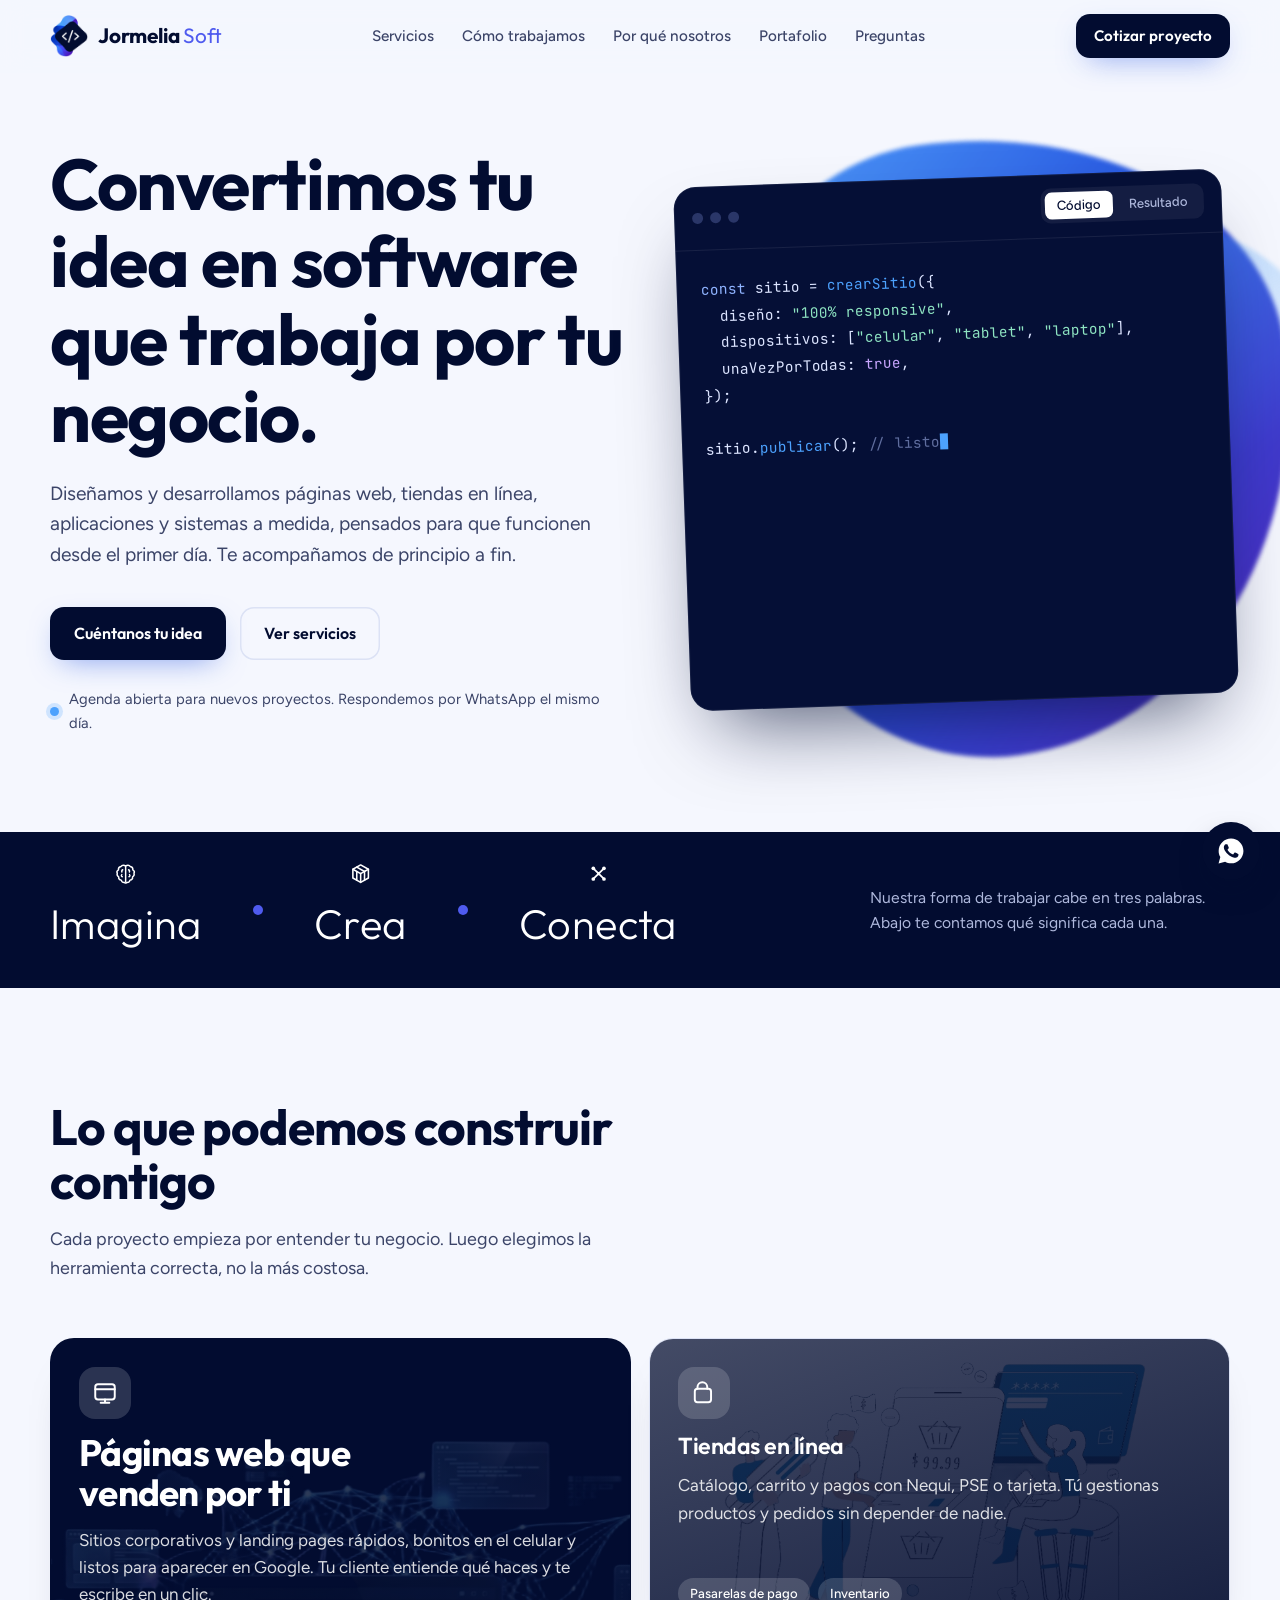
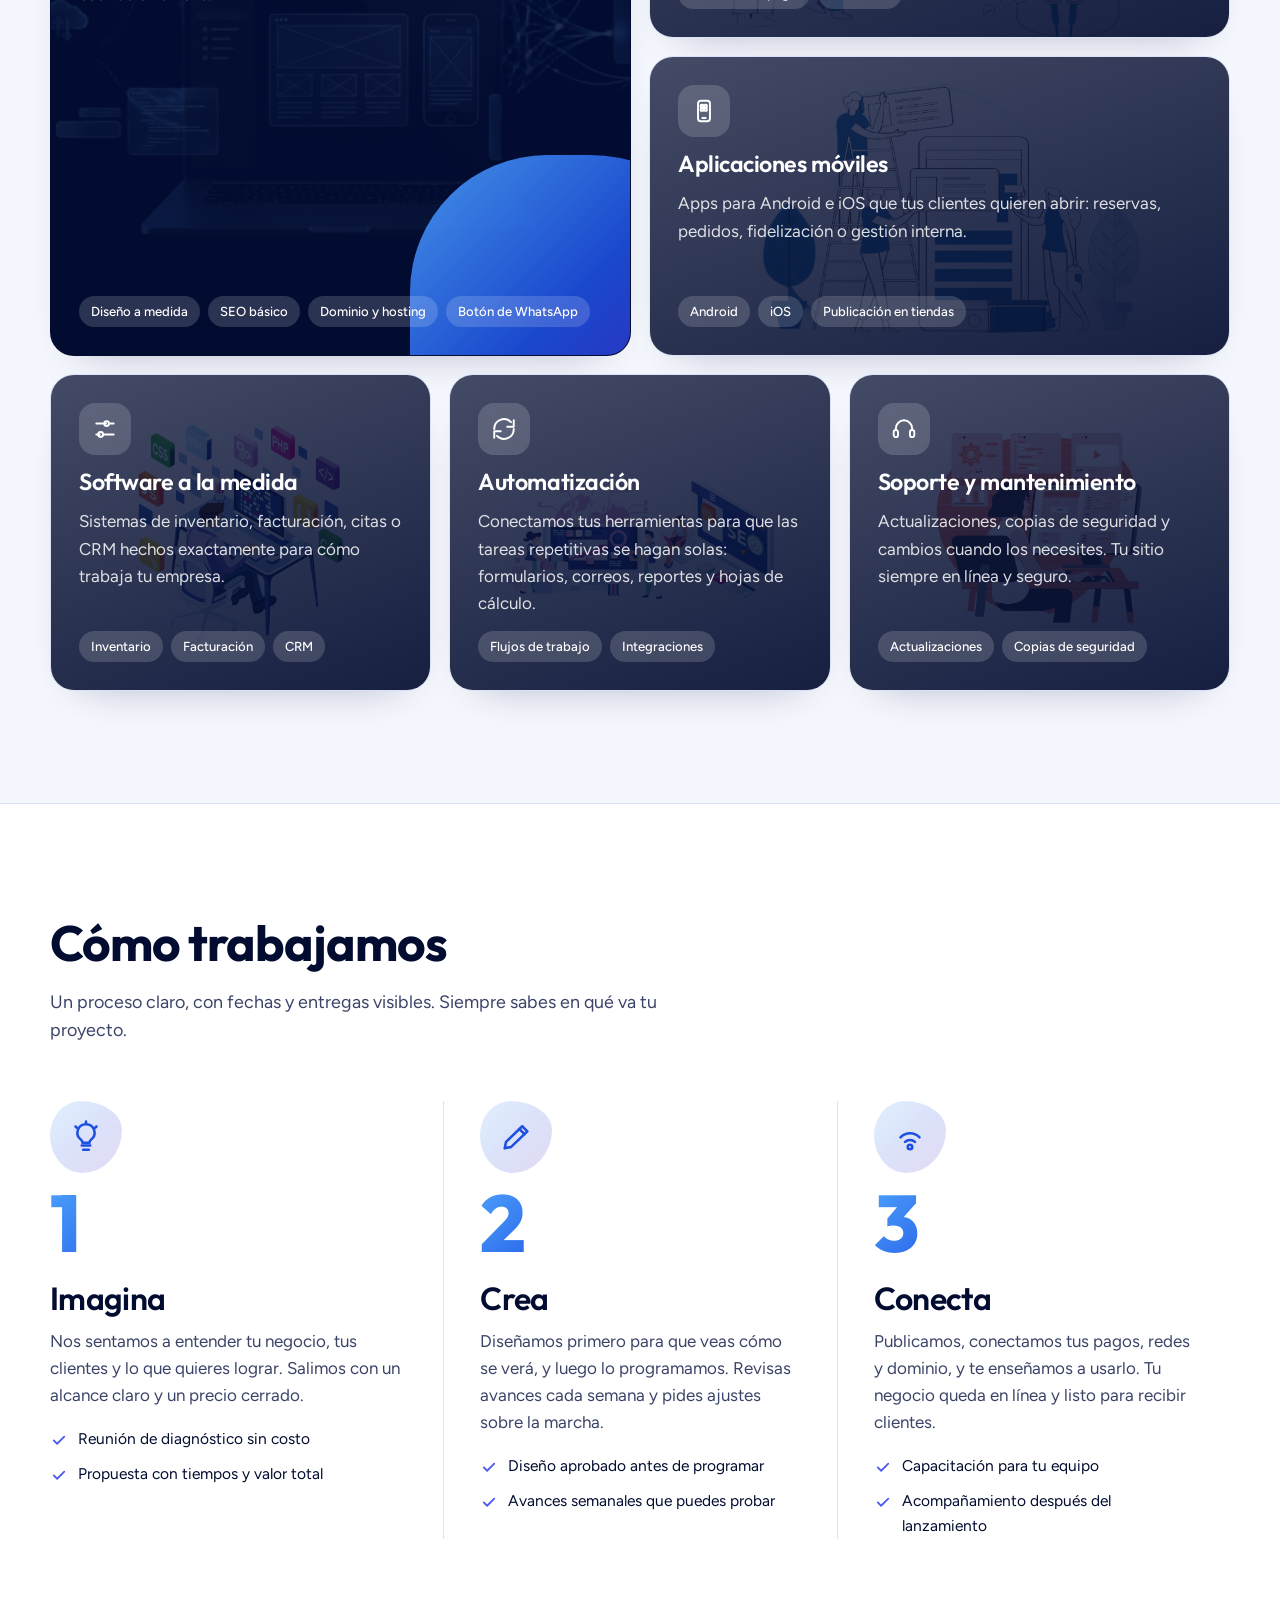
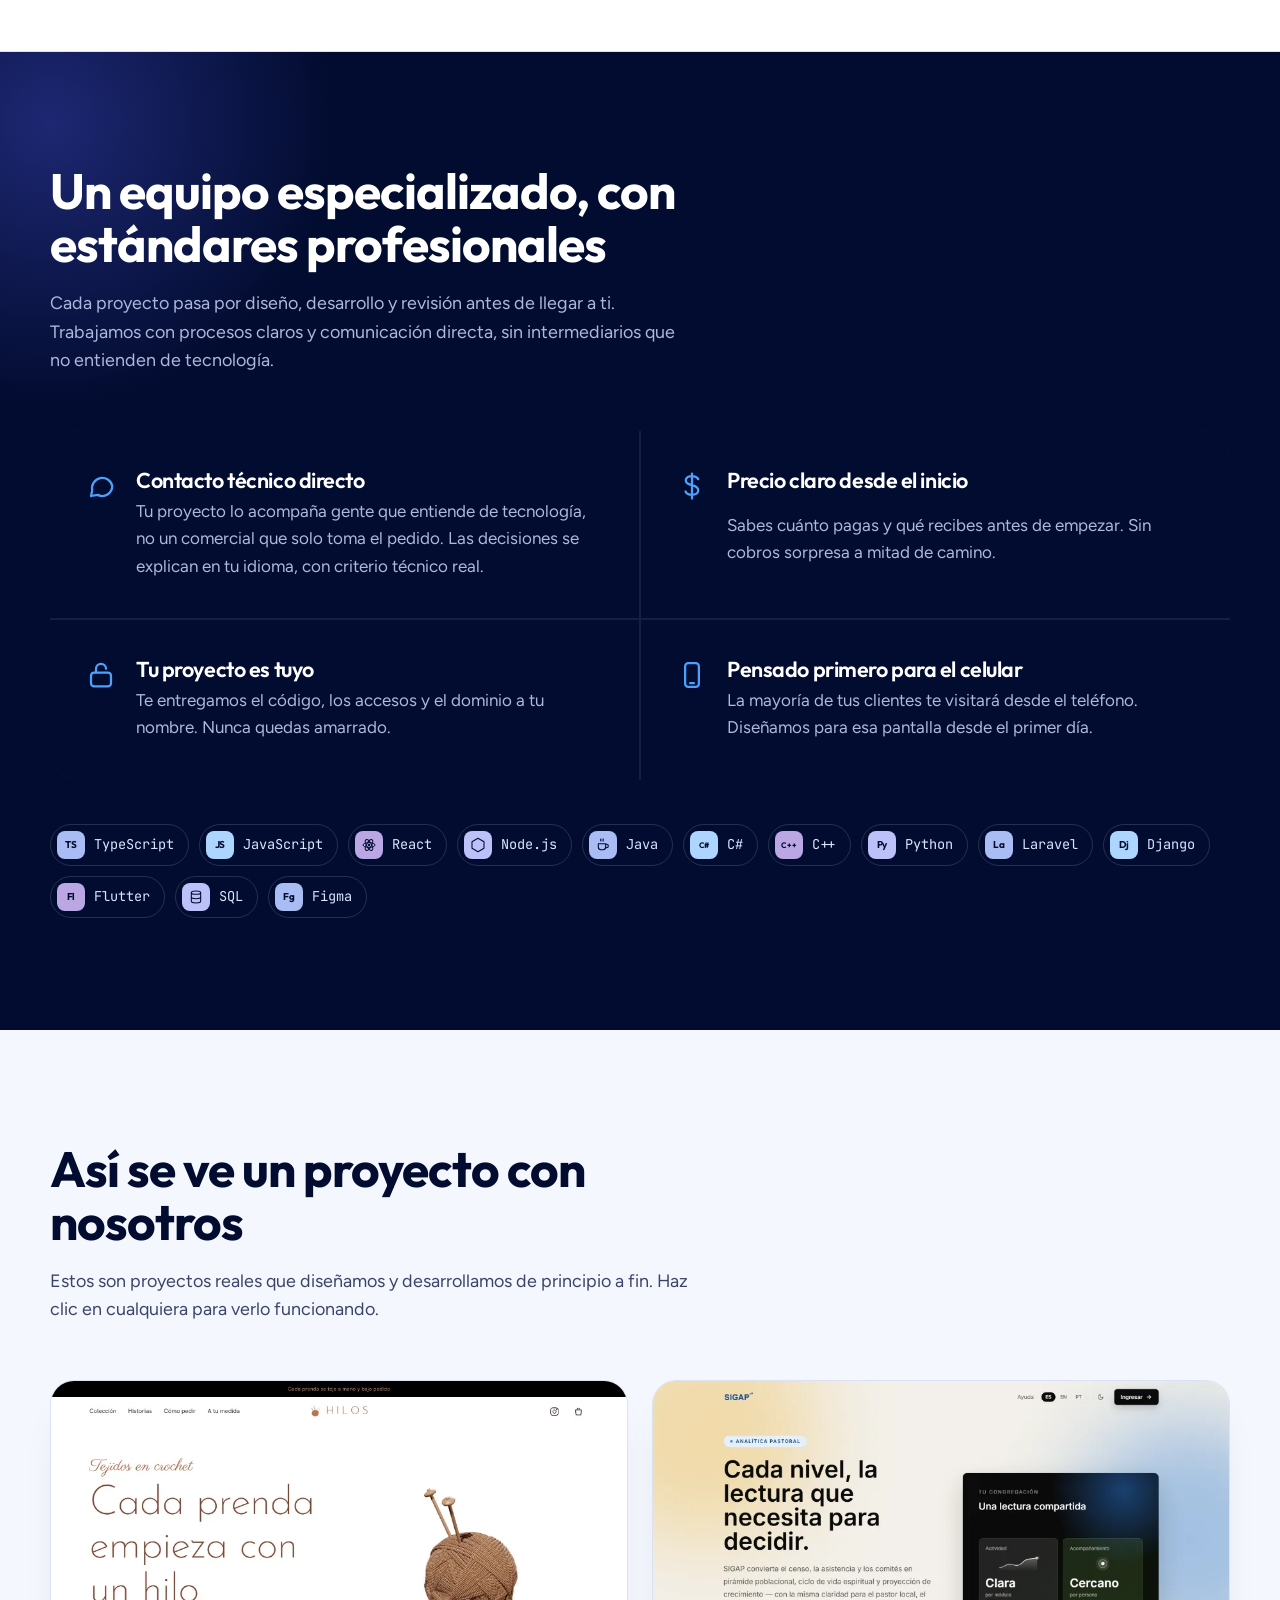
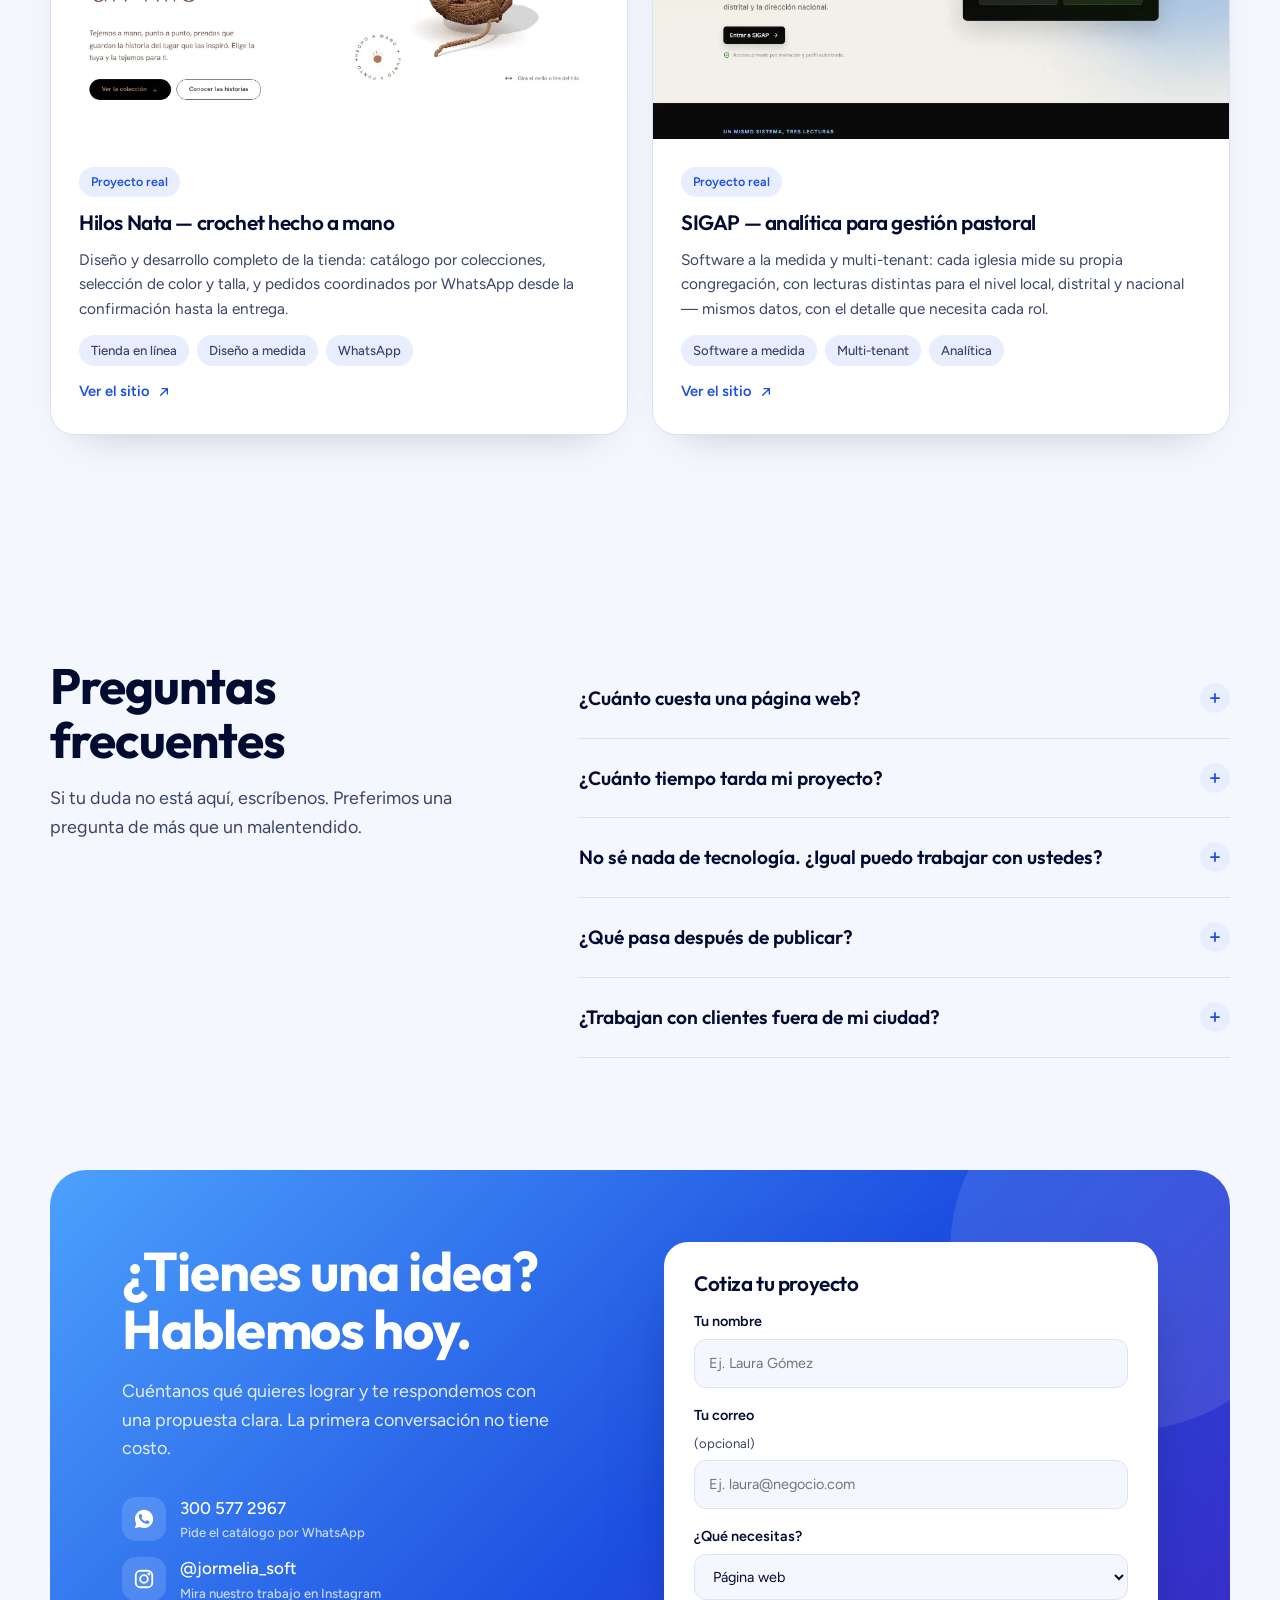
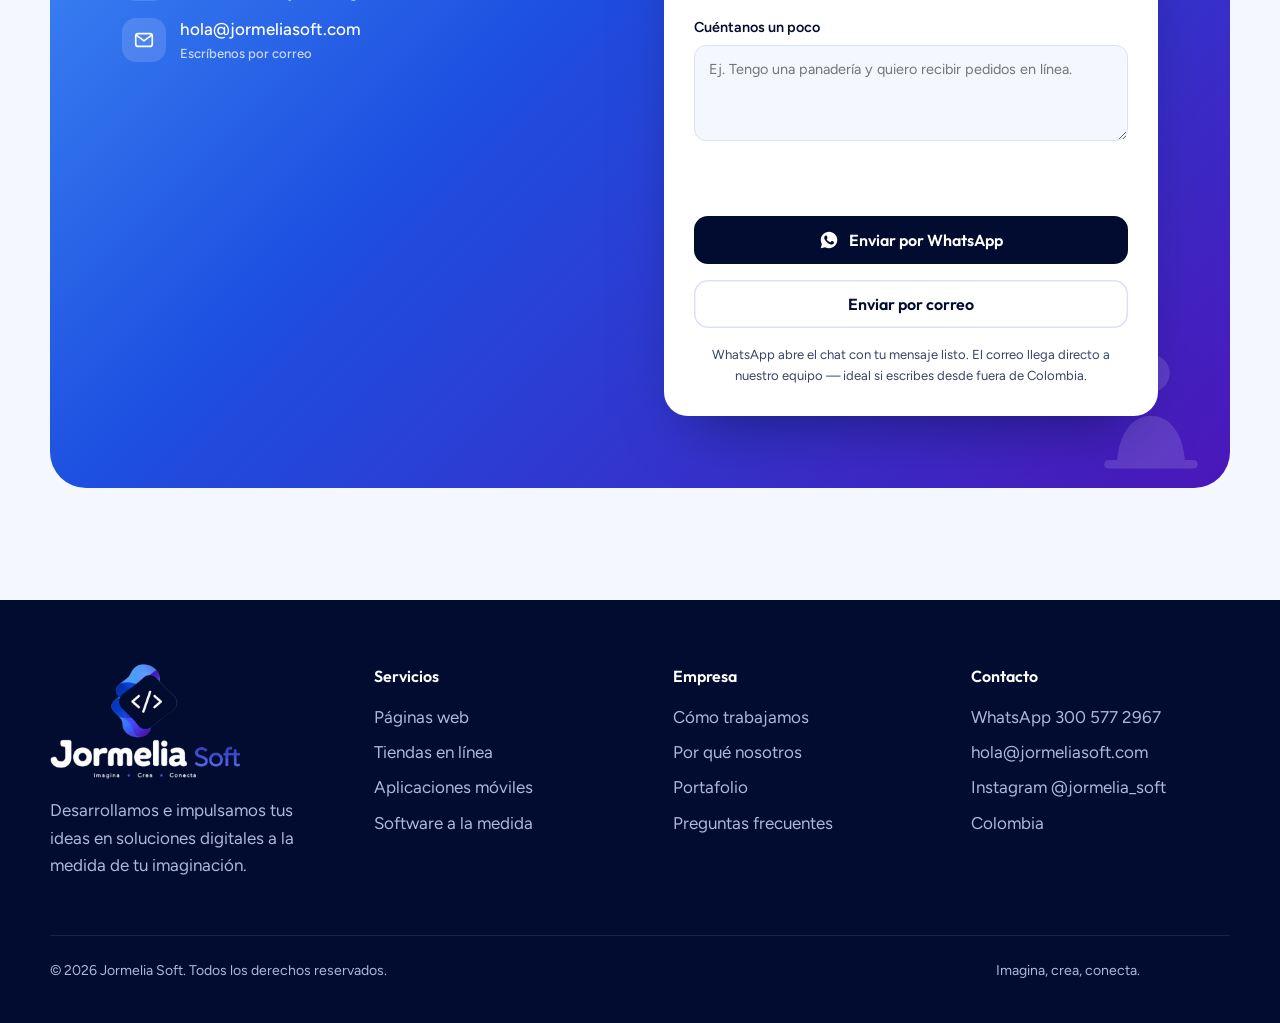
==== index.html @ 05e85b09 "Reemplazar iconos genericos de la franja por versiones mas trabajadas Cerebro mas detallado y simetr" ====
<!DOCTYPE html>
<html lang="es">
<head>
<meta charset="utf-8">
<meta name="viewport" content="width=device-width, initial-scale=1, viewport-fit=cover">
<title>Jormelia Soft · Desarrollo de software, páginas web y apps</title>
<meta name="description" content="Jormelia Soft diseña y desarrolla páginas web, tiendas en línea, aplicaciones y software a medida con estándares profesionales, para negocios en Colombia y el resto de Latinoamérica.">
<link rel="canonical" href="https://jormeliasoft.com/">
<meta name="theme-color" content="#020C30">

<meta property="og:type" content="website">
<meta property="og:site_name" content="Jormelia Soft">
<meta property="og:locale" content="es_CO">
<meta property="og:url" content="https://jormeliasoft.com/">
<meta property="og:title" content="Jormelia Soft · Desarrollo de software, páginas web y apps">
<meta property="og:description" content="Diseñamos y desarrollamos páginas web, tiendas en línea, aplicaciones y software a medida con estándares profesionales, para negocios en Colombia y Latinoamérica.">
<meta property="og:image" content="https://jormeliasoft.com/assets/img/og-image.png">
<meta property="og:image:width" content="1200">
<meta property="og:image:height" content="630">
<meta name="twitter:card" content="summary_large_image">
<meta name="twitter:title" content="Jormelia Soft · Desarrollo de software, páginas web y apps">
<meta name="twitter:description" content="Diseñamos y desarrollamos páginas web, tiendas en línea, aplicaciones y software a medida con estándares profesionales, para negocios en Colombia y Latinoamérica.">
<meta name="twitter:image" content="https://jormeliasoft.com/assets/img/og-image.png">

<link rel="preload" href="assets/fonts/outfit-variable.woff2" as="font" type="font/woff2" crossorigin>
<link rel="preload" href="assets/fonts/figtree-variable.woff2" as="font" type="font/woff2" crossorigin>
<link rel="stylesheet" href="css/styles.css?v=13">
<link rel="icon" href="assets/img/logo-simbolo.webp">
<link rel="icon" type="image/png" sizes="16x16" href="assets/img/icons/favicon-16x16.png">
<link rel="icon" type="image/png" sizes="32x32" href="assets/img/icons/favicon-32x32.png">
<link rel="icon" type="image/png" sizes="192x192" href="assets/img/icons/icon-192.png">
<link rel="apple-touch-icon" sizes="180x180" href="assets/img/icons/apple-touch-icon.png">
<link rel="manifest" href="site.webmanifest">

<script type="application/ld+json">
{
  "@context": "https://schema.org",
  "@type": "ProfessionalService",
  "name": "Jormelia Soft",
  "url": "https://jormeliasoft.com/",
  "logo": "https://jormeliasoft.com/assets/img/logo-original-fondo-blanco.png",
  "image": "https://jormeliasoft.com/assets/img/logo-original-fondo-blanco.png",
  "description": "Desarrollo de software, páginas web, tiendas en línea y aplicaciones a medida para emprendedores y empresas.",
  "areaServed": "CO",
  "address": {"@type": "PostalAddress", "addressCountry": "CO"},
  "sameAs": ["https://www.instagram.com/jormelia_soft"],
  "contactPoint": {
    "@type": "ContactPoint",
    "contactType": "customer service",
    "telephone": "+57-300-577-2967",
    "email": "hola@jormeliasoft.com",
    "areaServed": ["CO"],
    "availableLanguage": ["Spanish"]
  }
}
</script>

<!-- Analítica: Cloudflare Web Analytics se activa sin tocar código, desde el panel de Cloudflare Pages
     (Analytics > Web Analytics > Add site) una vez desplegado el sitio.
     Si además quieres eventos personalizados (por ejemplo, clics en WhatsApp), crea una propiedad en
     Google Analytics 4, descomenta este bloque y reemplaza G-XXXXXXXXXX por tu ID de medición real.
<script async src="https://www.googletagmanager.com/gtag/js?id=G-XXXXXXXXXX"></script>
<script>
  window.dataLayer = window.dataLayer || [];
  function gtag(){dataLayer.push(arguments);}
  gtag('js', new Date());
  gtag('config', 'G-XXXXXXXXXX');
</script>
-->
</head>
<body>

<svg width="0" height="0" style="position:absolute" aria-hidden="true">
  <symbol id="i-wa" viewBox="0 0 24 24"><path fill="currentColor" d="M12.04 2C6.58 2 2.13 6.45 2.13 11.91c0 1.75.46 3.45 1.32 4.95L2.05 22l5.25-1.38c1.45.79 3.08 1.21 4.74 1.21 5.46 0 9.91-4.45 9.91-9.91C21.95 6.45 17.5 2 12.04 2Zm5.8 14.03c-.24.68-1.42 1.3-1.95 1.35-.5.05-1.13.07-1.83-.11-.42-.13-.96-.31-1.65-.61-2.9-1.25-4.8-4.17-4.94-4.36-.14-.2-1.18-1.57-1.18-3s.75-2.13 1.02-2.42c.26-.29.57-.36.77-.36h.55c.18 0 .42-.07.65.5.24.58.82 2 .89 2.15.07.14.12.31.02.5-.1.2-.14.31-.29.48-.14.17-.3.38-.43.51-.14.14-.29.3-.13.59.17.29.74 1.22 1.58 1.97 1.09.97 2 1.27 2.29 1.41.29.14.46.12.63-.07.17-.2.72-.84.92-1.13.19-.29.38-.24.65-.14.26.1 1.68.79 1.97.94.29.14.48.21.55.33.07.13.07.71-.17 1.39Z"/></symbol>
  <symbol id="i-check" viewBox="0 0 24 24"><path fill="none" stroke="currentColor" stroke-width="2.4" stroke-linecap="round" stroke-linejoin="round" d="m5 12.5 4.5 4.5L19 7.5"/></symbol>
  <symbol id="i-ig" viewBox="0 0 24 24"><g fill="none" stroke="currentColor" stroke-width="2"><rect x="3" y="3" width="18" height="18" rx="5"/><circle cx="12" cy="12" r="4.2"/><circle cx="17.4" cy="6.6" r=".6" fill="currentColor"/></g></symbol>
</svg>

<header class="nav" id="nav">
  <div class="wrap">
    <a class="brand" href="#inicio" aria-label="Jormelia Soft, inicio">
      <img src="assets/img/logo-simbolo.webp" alt="" width="38" height="42">
      <span>Jormelia<b>Soft</b></span>
    </a>
    <nav aria-label="Principal">
      <ul id="menu">
        <li><a href="#servicios">Servicios</a></li>
        <li><a href="#proceso">Cómo trabajamos</a></li>
        <li><a href="#por-que">Por qué nosotros</a></li>
        <li><a href="#portafolio">Portafolio</a></li>
        <li><a href="#preguntas">Preguntas</a></li>
        <li class="menu-cta-item"><a href="#cotizador" class="menu-cta">Cotizar proyecto</a></li>
      </ul>
    </nav>
    <a class="btn btn-primary" href="#cotizador">Cotizar proyecto</a>
    <button class="menu-btn" id="menuBtn" aria-label="Abrir menú" aria-expanded="false" aria-controls="menu">
      <svg viewBox="0 0 24 24" fill="none" stroke="currentColor" stroke-width="2" stroke-linecap="round"><path d="M4 7h16M4 12h16M4 17h10"/></svg>
    </button>
  </div>
</header>

<main id="inicio">
  <section class="hero">
    <div class="wrap">
      <div>
        <h1>Convertimos tu idea en software que trabaja por tu negocio.</h1>
        <p class="lead">Diseñamos y desarrollamos páginas web, tiendas en línea, aplicaciones y sistemas a medida, pensados para que funcionen desde el primer día. Te acompañamos de principio a fin.</p>
        <div class="actions">
          <a class="btn btn-primary" href="#contacto">Cuéntanos tu idea</a>
          <a class="btn btn-ghost" href="#servicios">Ver servicios</a>
        </div>
        <p class="note"><span class="dot-live"></span>Agenda abierta para nuevos proyectos. Respondemos por WhatsApp el mismo día.</p>
      </div>

      <div class="stage" aria-label="Ejemplo: de código a producto">
        <div class="blob" aria-hidden="true"></div>
        <div class="editor" id="editor" data-view="code">
          <div class="editor-bar">
            <div class="lights" aria-hidden="true"><i></i><i></i><i></i></div>
            <div class="tabs" role="tablist" aria-label="Vista del ejemplo">
              <button role="tab" id="tabCode" aria-selected="true">Código</button>
              <button role="tab" id="tabPrev" aria-selected="false">Resultado</button>
            </div>
          </div>
          <div class="pane source"><pre class="code" id="code" aria-label="Código de ejemplo"></pre></div>
          <div class="pane preview">
            <div class="scene-frame">
            <div class="scene" role="img" aria-label="El mismo sitio funcionando en tablet, laptop y celular">
              <div class="tablet" aria-hidden="true">
                <div class="tablet-body">
                  <div class="tablet-screen">
                    <div class="t-nav"><span class="t-logo"></span><span class="t-line" style="width:30px"></span></div>
                    <div class="t-hero">Convierte visitas en clientes.</div>
                    <div class="t-sub"></div>
                    <span class="t-btn"></span>
                  </div>
                </div>
              </div>

              <div class="laptop" aria-hidden="true">
                <div class="laptop-shell">
                  <div class="laptop-cam"></div>
                  <div class="browser">
                    <div class="browser-bar">
                      <span class="b-dot"></span><span class="b-dot"></span><span class="b-dot"></span>
                      <div class="b-url"><svg viewBox="0 0 24 24" fill="none" stroke="currentColor" stroke-width="2.5"><rect x="5" y="11" width="14" height="9" rx="2"/><path d="M8 11V8a4 4 0 0 1 8 0v3"/></svg>tunegocio.com</div>
                    </div>
                    <div class="l-screen">
                      <div class="l-nav">
                        <span class="l-logo"></span><span class="l-brand">TuNegocio</span>
                        <div class="l-links"><span></span><span></span><span></span></div>
                        <span class="l-cta">Cotizar</span>
                      </div>
                      <div class="l-hero">
                        <div class="l-hero-text">
                          <span class="l-eyebrow"><i></i>Disponible ahora</span>
                          <div class="l-h1">Convierte visitas<br>en clientes.</div>
                          <div class="l-sub w1"></div>
                          <div class="l-sub w2"></div>
                          <div class="l-btns"><span class="l-btn-a">Empezar</span><span class="l-btn-b">Ver más</span></div>
                        </div>
                        <div class="l-visual">
                          <div class="l-card c1"><div class="stat">+40%</div><div class="lab">Conversión</div></div>
                          <div class="l-card c2"><div class="dot"></div></div>
                        </div>
                      </div>
                      <div class="l-peek"><div class="card"></div><div class="card"></div><div class="card"></div></div>
                    </div>
                  </div>
                  <div class="laptop-base"></div>
                </div>
              </div>

              <div class="m-phone" aria-hidden="true">
                <div class="phone-shell">
                  <div class="phone-notch"></div>
                  <div class="p-screen">
                    <div class="p-status"><span>9:41</span><span>100%</span></div>
                    <div class="p-nav">
                      <span class="p-logo"></span>
                      <div class="p-burger"><i></i><i></i><i></i></div>
                    </div>
                    <div class="p-body">
                      <span class="p-eyebrow">Disponible ahora</span>
                      <div class="p-h1">Convierte visitas en clientes.</div>
                      <div class="p-sub w1"></div>
                      <div class="p-sub w2"></div>
                      <div class="p-btn">Empezar</div>
                      <div class="p-cardrow"><div class="p-mini"></div><div class="p-mini"></div></div>
                    </div>
                    <div class="home-ind"></div>
                  </div>
                </div>
              </div>
            </div>
            </div>
          </div>
          <div class="ok"><svg width="14" height="14"><use href="#i-check"/></svg>Publicado</div>
        </div>
      </div>
    </div>
  </section>

  <div class="band">
    <div class="wrap">
      <div class="band-words" id="bandWords">
        <span class="bw-item">
          <span class="bw-stack">
            <span class="bw-icon" aria-hidden="true"><svg viewBox="0 0 24 24" fill="none" stroke="currentColor" stroke-width="1.5" stroke-linecap="round" stroke-linejoin="round"><path d="M12 4.3C10.6 2.9 8.3 3 7.3 4.6 5.6 4.9 4.4 6.4 4.6 8.1 3.3 8.8 2.7 10.4 3.4 11.7 2.9 13.1 3.5 14.6 4.8 15.3 4.6 17 5.8 18.5 7.5 18.7 7.9 20.3 9.3 21.4 11 21.2 11.4 21.5 12.6 21.5 13 21.2 14.7 21.4 16.1 20.3 16.5 18.7 18.2 18.5 19.4 17 19.2 15.3 20.5 14.6 21.1 13.1 20.6 11.7 21.3 10.4 20.7 8.8 19.4 8.1 19.6 6.4 18.4 4.9 16.7 4.6 15.7 3 13.4 2.9 12 4.3Z"/><path d="M12 5v15.5"/><path d="M9 8c-1 .5-1.3 1.5-.8 2.3M15 8c1 .5 1.3 1.5.8 2.3"/><path d="M8 13c-.7.8-.5 1.8.5 2.2M16 13c.7.8.5 1.8-.5 2.2"/></svg></span>
            <span class="bw-text">Imagina</span>
          </span>
        </span>
        <span class="bw-item">
          <span class="bw-stack">
            <span class="bw-icon" aria-hidden="true"><svg viewBox="0 0 24 24" fill="none" stroke="currentColor" stroke-width="1.6" stroke-linecap="round" stroke-linejoin="round"><path d="M12 3 20 7.5 20 16.5 12 21 4 16.5 4 7.5Z"/><path d="M4 7.5 12 12 20 7.5"/><path d="M12 12 12 21"/><path d="M8 5.25 16 9.75"/><path d="M16 9.75 16 18.75"/><path d="M8 9.75 8 18.75"/></svg></span>
            <span class="bw-text">Crea</span>
          </span>
        </span>
        <span class="bw-item">
          <span class="bw-stack">
            <span class="bw-icon" aria-hidden="true"><svg viewBox="0 0 24 24" fill="none" stroke="currentColor" stroke-width="1.8" stroke-linecap="round" stroke-linejoin="round"><path d="M6.5 17.5 12 12M12 12 17.5 6.5M12 12 6.5 6.5M12 12 17.5 17.5"/><circle cx="6.5" cy="17.5" r="1.9" fill="currentColor" stroke="none"/><circle cx="6.5" cy="6.5" r="1.9" fill="currentColor" stroke="none"/><circle cx="17.5" cy="6.5" r="1.9" fill="currentColor" stroke="none"/><circle cx="17.5" cy="17.5" r="1.9" fill="currentColor" stroke="none"/><circle cx="12" cy="12" r="1.6" fill="currentColor" stroke="none"/></svg></span>
            <span class="bw-text">Conecta</span>
          </span>
        </span>
      </div>
      <p>Nuestra forma de trabajar cabe en tres palabras. Abajo te contamos qué significa cada una.</p>
    </div>
  </div>

  <section class="block" id="servicios">
    <div class="wrap">
      <div class="head">
        <h2>Lo que podemos construir contigo</h2>
        <p>Cada proyecto empieza por entender tu negocio. Luego elegimos la herramienta correcta, no la más costosa.</p>
      </div>
      <div class="services">
        <article class="svc feature photo">
          <div class="svc-illus" style="background-image:url('assets/img/illustrations/webdesign.webp')" aria-hidden="true"></div>
          <div class="svc-body">
            <div class="ico"><svg viewBox="0 0 24 24" fill="none" stroke="currentColor" stroke-width="1.8" stroke-linecap="round" stroke-linejoin="round"><rect x="3" y="4" width="18" height="14" rx="2.5"/><path d="M3 8.5h18M8 21h8M12 18v3"/></svg></div>
            <h3>Páginas web que venden por ti</h3>
            <p>Sitios corporativos y landing pages rápidos, bonitos en el celular y listos para aparecer en Google. Tu cliente entiende qué haces y te escribe en un clic.</p>
            <ul class="tags"><li>Diseño a medida</li><li>SEO básico</li><li>Dominio y hosting</li><li>Botón de WhatsApp</li></ul>
          </div>
        </article>
        <article class="svc wide photo">
          <div class="svc-body">
            <div class="ico ico-cobalt"><svg viewBox="0 0 24 24" fill="none" stroke="currentColor" stroke-width="1.8" stroke-linecap="round" stroke-linejoin="round"><path d="M6 8V6.5a4.5 4.5 0 0 1 9 0V8"/><rect x="3.5" y="8" width="15" height="12.5" rx="2.5"/></svg></div>
            <h3>Tiendas en línea</h3>
            <p>Catálogo, carrito y pagos con Nequi, PSE o tarjeta. Tú gestionas productos y pedidos sin depender de nadie.</p>
            <ul class="tags"><li>Pasarelas de pago</li><li>Inventario</li></ul>
          </div>
          <div class="svc-illus" style="background-image:url('assets/img/illustrations/tienda.webp')" aria-hidden="true"></div>
        </article>
        <article class="svc wide photo">
          <div class="svc-body">
            <div class="ico ico-violet"><svg viewBox="0 0 24 24" fill="none" stroke="currentColor" stroke-width="1.8" stroke-linecap="round" stroke-linejoin="round"><rect x="6.5" y="2.5" width="11" height="19" rx="2.5"/><rect x="8.9" y="6.2" width="2.4" height="2.4" rx=".6"/><rect x="12.2" y="6.2" width="2.4" height="2.4" rx=".6"/><rect x="8.9" y="9.5" width="2.4" height="2.4" rx=".6"/><rect x="12.2" y="9.5" width="2.4" height="2.4" rx=".6"/><path d="M10.5 18.5h3"/></svg></div>
            <h3>Aplicaciones móviles</h3>
            <p>Apps para Android e iOS que tus clientes quieren abrir: reservas, pedidos, fidelización o gestión interna.</p>
            <ul class="tags"><li>Android</li><li>iOS</li><li>Publicación en tiendas</li></ul>
          </div>
          <div class="svc-illus" style="background-image:url('assets/img/illustrations/apps.webp')" aria-hidden="true"></div>
        </article>
        <article class="svc third photo">
          <div class="svc-illus" style="background-image:url('assets/img/illustrations/software.webp')" aria-hidden="true"></div>
          <div class="svc-body">
            <div class="ico ico-soft"><svg viewBox="0 0 24 24" fill="none" stroke="currentColor" stroke-width="1.8" stroke-linecap="round" stroke-linejoin="round"><path d="M4 7h9M17 7h3M4 17h3M11 17h9"/><circle cx="13.5" cy="7" r="2.2"/><circle cx="8" cy="17" r="2.2"/></svg></div>
            <h3>Software a la medida</h3>
            <p>Sistemas de inventario, facturación, citas o CRM hechos exactamente para cómo trabaja tu empresa.</p>
            <ul class="tags"><li>Inventario</li><li>Facturación</li><li>CRM</li></ul>
          </div>
        </article>
        <article class="svc third photo">
          <div class="svc-illus" style="background-image:url('assets/img/illustrations/automatizacion.webp')" aria-hidden="true"></div>
          <div class="svc-body">
            <div class="ico ico-azure"><svg viewBox="0 0 24 24" fill="none" stroke="currentColor" stroke-width="1.8" stroke-linecap="round" stroke-linejoin="round"><path d="M21 12a9 9 0 0 1-15.5 6.36"/><path d="M3 12a9 9 0 0 1 15.5-6.36"/><path d="M21 4v6h-6"/><path d="M3 20v-6h6"/></svg></div>
            <h3>Automatización</h3>
            <p>Conectamos tus herramientas para que las tareas repetitivas se hagan solas: formularios, correos, reportes y hojas de cálculo.</p>
            <ul class="tags"><li>Flujos de trabajo</li><li>Integraciones</li></ul>
          </div>
        </article>
        <article class="svc third photo">
          <div class="svc-illus" style="background-image:url('assets/img/illustrations/soporte.webp')" aria-hidden="true"></div>
          <div class="svc-body">
          <div class="ico ico-cobalt"><svg viewBox="0 0 24 24" fill="none" stroke="currentColor" stroke-width="1.8" stroke-linecap="round" stroke-linejoin="round"><path d="M4.5 13v-1.5a7.5 7.5 0 0 1 15 0V13"/><rect x="2.5" y="13" width="4" height="6.5" rx="2"/><rect x="17.5" y="13" width="4" height="6.5" rx="2"/></svg></div>
          <h3>Soporte y mantenimiento</h3>
          <p>Actualizaciones, copias de seguridad y cambios cuando los necesites. Tu sitio siempre en línea y seguro.</p>
          <ul class="tags"><li>Actualizaciones</li><li>Copias de seguridad</li></ul>
          </div>
        </article>
      </div>
    </div>
  </section>

  <section class="block process" id="proceso">
    <div class="wrap">
      <div class="head">
        <h2>Cómo trabajamos</h2>
        <p>Un proceso claro, con fechas y entregas visibles. Siempre sabes en qué va tu proyecto.</p>
      </div>
      <div class="steps">
        <div class="step">
          <div class="blob-badge" aria-hidden="true"><svg viewBox="0 0 24 24" fill="none" stroke="currentColor" stroke-width="1.8" stroke-linecap="round" stroke-linejoin="round"><path d="M9 18h6M10 21h4"/><path d="M12 3a6 6 0 0 0-3.5 10.9c.6.45 1 1.15 1 1.9V16h5v-.2c0-.75.4-1.45 1-1.9A6 6 0 0 0 12 3Z"/><path d="M12 1v1.4M4.6 4.6l1 1M19.4 4.6l-1 1"/></svg></div>
          <div class="n" aria-hidden="true">1</div>
          <h3>Imagina</h3>
          <p>Nos sentamos a entender tu negocio, tus clientes y lo que quieres lograr. Salimos con un alcance claro y un precio cerrado.</p>
          <ul>
            <li><svg><use href="#i-check"/></svg>Reunión de diagnóstico sin costo</li>
            <li><svg><use href="#i-check"/></svg>Propuesta con tiempos y valor total</li>
          </ul>
        </div>
        <div class="step">
          <div class="blob-badge" aria-hidden="true"><svg viewBox="0 0 24 24" fill="none" stroke="currentColor" stroke-width="1.8" stroke-linecap="round" stroke-linejoin="round"><path d="M4 20l1-4.6L16.4 4.4l3.6 3.6L8.6 19 4 20Z"/><path d="M14.4 6.4 18 10"/></svg></div>
          <div class="n" aria-hidden="true">2</div>
          <h3>Crea</h3>
          <p>Diseñamos primero para que veas cómo se verá, y luego lo programamos. Revisas avances cada semana y pides ajustes sobre la marcha.</p>
          <ul>
            <li><svg><use href="#i-check"/></svg>Diseño aprobado antes de programar</li>
            <li><svg><use href="#i-check"/></svg>Avances semanales que puedes probar</li>
          </ul>
        </div>
        <div class="step">
          <div class="blob-badge" aria-hidden="true"><svg viewBox="0 0 24 24" fill="none" stroke="currentColor" stroke-width="1.8" stroke-linecap="round" stroke-linejoin="round"><circle cx="12" cy="19" r="1.6"/><path d="M8.5 15.5a5 5 0 0 1 7 0"/><path d="M5.3 12.3a9.2 9.2 0 0 1 13.4 0"/></svg></div>
          <div class="n" aria-hidden="true">3</div>
          <h3>Conecta</h3>
          <p>Publicamos, conectamos tus pagos, redes y dominio, y te enseñamos a usarlo. Tu negocio queda en línea y listo para recibir clientes.</p>
          <ul>
            <li><svg><use href="#i-check"/></svg>Capacitación para tu equipo</li>
            <li><svg><use href="#i-check"/></svg>Acompañamiento después del lanzamiento</li>
          </ul>
        </div>
      </div>
    </div>
  </section>

  <section class="block why" id="por-que">
    <div class="wrap">
      <div class="head">
        <h2>Un equipo especializado, con estándares profesionales</h2>
        <p>Cada proyecto pasa por diseño, desarrollo y revisión antes de llegar a ti. Trabajamos con procesos claros y comunicación directa, sin intermediarios que no entienden de tecnología.</p>
      </div>
      <div class="why-grid">
        <div class="why-item">
          <svg viewBox="0 0 24 24" fill="none" stroke="currentColor" stroke-width="1.8" stroke-linecap="round" stroke-linejoin="round"><path d="M21 12a8 8 0 0 1-11.6 7.1L4 20l1-4.6A8 8 0 1 1 21 12z"/></svg>
          <h3>Contacto técnico directo</h3>
          <p>Tu proyecto lo acompaña gente que entiende de tecnología, no un comercial que solo toma el pedido. Las decisiones se explican en tu idioma, con criterio técnico real.</p>
        </div>
        <div class="why-item">
          <svg viewBox="0 0 24 24" fill="none" stroke="currentColor" stroke-width="1.8" stroke-linecap="round" stroke-linejoin="round"><path d="M12 2v20M17 6.5c-.8-1.5-2.7-2.5-5-2.5-2.8 0-5 1.4-5 3.6 0 5 10 2.4 10 7.8 0 2.2-2.2 3.6-5 3.6-2.5 0-4.4-1-5.2-2.6"/></svg>
          <h3>Precio claro desde el inicio</h3>
          <p>Sabes cuánto pagas y qué recibes antes de empezar. Sin cobros sorpresa a mitad de camino.</p>
        </div>
        <div class="why-item">
          <svg viewBox="0 0 24 24" fill="none" stroke="currentColor" stroke-width="1.8" stroke-linecap="round" stroke-linejoin="round"><rect x="4" y="10" width="16" height="11" rx="2.5"/><path d="M8 10V7a4 4 0 0 1 8 0"/></svg>
          <h3>Tu proyecto es tuyo</h3>
          <p>Te entregamos el código, los accesos y el dominio a tu nombre. Nunca quedas amarrado.</p>
        </div>
        <div class="why-item">
          <svg viewBox="0 0 24 24" fill="none" stroke="currentColor" stroke-width="1.8" stroke-linecap="round" stroke-linejoin="round"><rect x="6.5" y="2.5" width="11" height="19" rx="2.5"/><path d="M10.5 18.5h3"/></svg>
          <h3>Pensado primero para el celular</h3>
          <p>La mayoría de tus clientes te visitará desde el teléfono. Diseñamos para esa pantalla desde el primer día.</p>
        </div>
      </div>
      <div class="stack" aria-label="Tecnologías que usamos">
        <span class="tech"><span class="tech-ico tech-cobalt">TS</span>TypeScript</span>
        <span class="tech"><span class="tech-ico tech-azure">JS</span>JavaScript</span>
        <span class="tech"><span class="tech-ico tech-violet"><svg viewBox="0 0 24 24" fill="none" stroke="currentColor" stroke-width="1.5"><circle cx="12" cy="12" r="1.8" fill="currentColor" stroke="none"/><ellipse cx="12" cy="12" rx="9" ry="3.6"/><ellipse cx="12" cy="12" rx="9" ry="3.6" transform="rotate(60 12 12)"/><ellipse cx="12" cy="12" rx="9" ry="3.6" transform="rotate(120 12 12)"/></svg></span>React</span>
        <span class="tech"><span class="tech-ico tech-soft"><svg viewBox="0 0 24 24" fill="none" stroke="currentColor" stroke-width="1.6" stroke-linejoin="round"><path d="M12 2 21 7v10l-9 5-9-5V7Z"/></svg></span>Node.js</span>
        <span class="tech"><span class="tech-ico tech-cobalt"><svg viewBox="0 0 24 24" fill="none" stroke="currentColor" stroke-width="1.6" stroke-linecap="round" stroke-linejoin="round"><path d="M5 10h11v5a4 4 0 0 1-4 4H9a4 4 0 0 1-4-4Z"/><path d="M16 11h1.5a2.5 2.5 0 0 1 0 5H16"/><path d="M9 3c-1 1-1 2 0 3M12.5 3c-1 1-1 2 0 3"/></svg></span>Java</span>
        <span class="tech"><span class="tech-ico tech-azure txt-sm">C#</span>C#</span>
        <span class="tech"><span class="tech-ico tech-violet txt-sm">C++</span>C++</span>
        <span class="tech"><span class="tech-ico tech-soft">Py</span>Python</span>
        <span class="tech"><span class="tech-ico tech-cobalt">La</span>Laravel</span>
        <span class="tech"><span class="tech-ico tech-azure">Dj</span>Django</span>
        <span class="tech"><span class="tech-ico tech-violet">Fl</span>Flutter</span>
        <span class="tech"><span class="tech-ico tech-soft"><svg viewBox="0 0 24 24" fill="none" stroke="currentColor" stroke-width="1.6"><ellipse cx="12" cy="5.5" rx="7" ry="2.5"/><path d="M5 5.5v13c0 1.4 3.1 2.5 7 2.5s7-1.1 7-2.5v-13"/><path d="M5 12c0 1.4 3.1 2.5 7 2.5s7-1.1 7-2.5"/></svg></span>SQL</span>
        <span class="tech"><span class="tech-ico tech-cobalt">Fg</span>Figma</span>
      </div>
    </div>
  </section>

  <section class="block portfolio" id="portafolio">
    <div class="wrap">
      <div class="head">
        <h2>Así se ve un proyecto con nosotros</h2>
        <p>Estos son proyectos reales que diseñamos y desarrollamos de principio a fin. Haz clic en cualquiera para verlo funcionando.</p>
      </div>
      <div class="cases">
        <article class="case">
          <a class="case-shot" href="https://hilosnata.com/" target="_blank" rel="noopener">
            <img src="assets/img/portfolio/hilos-nata.webp" alt="Sitio de Hilos Nata, tienda de crochet hecho a mano" width="900" height="560" loading="lazy" decoding="async">
          </a>
          <div class="case-body">
            <span class="case-tag">Proyecto real</span>
            <h3>Hilos Nata — crochet hecho a mano</h3>
            <p>Diseño y desarrollo completo de la tienda: catálogo por colecciones, selección de color y talla, y pedidos coordinados por WhatsApp desde la confirmación hasta la entrega.</p>
            <ul class="tags"><li>Tienda en línea</li><li>Diseño a medida</li><li>WhatsApp</li></ul>
            <a class="case-link" href="https://hilosnata.com/" target="_blank" rel="noopener">Ver el sitio <svg viewBox="0 0 24 24" fill="none" stroke="currentColor" stroke-width="2" stroke-linecap="round" stroke-linejoin="round"><path d="M7 17 17 7M9 7h8v8"/></svg></a>
          </div>
        </article>
        <article class="case">
          <a class="case-shot" href="https://sigap.com.co/" target="_blank" rel="noopener">
            <img src="assets/img/portfolio/sigap.webp" alt="Sitio de SIGAP, sistema de gestión y analítica pastoral" width="900" height="560" loading="lazy" decoding="async">
          </a>
          <div class="case-body">
            <span class="case-tag">Proyecto real</span>
            <h3>SIGAP — analítica para gestión pastoral</h3>
            <p>Software a la medida y multi-tenant: cada iglesia mide su propia congregación, con lecturas distintas para el nivel local, distrital y nacional — mismos datos, con el detalle que necesita cada rol.</p>
            <ul class="tags"><li>Software a medida</li><li>Multi-tenant</li><li>Analítica</li></ul>
            <a class="case-link" href="https://sigap.com.co/" target="_blank" rel="noopener">Ver el sitio <svg viewBox="0 0 24 24" fill="none" stroke="currentColor" stroke-width="2" stroke-linecap="round" stroke-linejoin="round"><path d="M7 17 17 7M9 7h8v8"/></svg></a>
          </div>
        </article>
      </div>
    </div>
  </section>

  <section class="block" id="preguntas">
    <div class="wrap faq-grid">
      <div class="head">
        <h2>Preguntas frecuentes</h2>
        <p>Si tu duda no está aquí, escríbenos. Preferimos una pregunta de más que un malentendido.</p>
      </div>
      <div>
        <details>
          <summary>¿Cuánto cuesta una página web?<span class="pm"><svg width="14" height="14" viewBox="0 0 24 24" fill="none" stroke="currentColor" stroke-width="3" stroke-linecap="round"><path d="M12 5v14M5 12h14"/></svg></span></summary>
          <p>Depende de lo que necesites: una landing page no cuesta lo mismo que una tienda con pagos. Después de una conversación corta te enviamos una propuesta con el valor total, sin letra pequeña. También puedes pedirnos el catálogo por WhatsApp.</p>
        </details>
        <details>
          <summary>¿Cuánto tiempo tarda mi proyecto?<span class="pm"><svg width="14" height="14" viewBox="0 0 24 24" fill="none" stroke="currentColor" stroke-width="3" stroke-linecap="round"><path d="M12 5v14M5 12h14"/></svg></span></summary>
          <p>Una página informativa suele estar lista en pocas semanas. Tiendas, apps y sistemas a medida toman más. En la propuesta verás un cronograma con fechas de entrega para cada etapa.</p>
        </details>
        <details>
          <summary>No sé nada de tecnología. ¿Igual puedo trabajar con ustedes?<span class="pm"><svg width="14" height="14" viewBox="0 0 24 24" fill="none" stroke="currentColor" stroke-width="3" stroke-linecap="round"><path d="M12 5v14M5 12h14"/></svg></span></summary>
          <p>Claro. Tú conoces tu negocio y nosotros la tecnología. Te explicamos todo en palabras sencillas y al final te enseñamos a manejar lo que construimos.</p>
        </details>
        <details>
          <summary>¿Qué pasa después de publicar?<span class="pm"><svg width="14" height="14" viewBox="0 0 24 24" fill="none" stroke="currentColor" stroke-width="3" stroke-linecap="round"><path d="M12 5v14M5 12h14"/></svg></span></summary>
          <p>Seguimos contigo. Incluimos un periodo de acompañamiento para resolver dudas y corregir detalles, y ofrecemos planes de mantenimiento si quieres que nos encarguemos de todo.</p>
        </details>
        <details>
          <summary>¿Trabajan con clientes fuera de mi ciudad?<span class="pm"><svg width="14" height="14" viewBox="0 0 24 24" fill="none" stroke="currentColor" stroke-width="3" stroke-linecap="round"><path d="M12 5v14M5 12h14"/></svg></span></summary>
          <p>Sí. Trabajamos de forma remota con clientes de todo el país y del exterior, con reuniones por videollamada y comunicación directa por WhatsApp.</p>
        </details>
      </div>
    </div>
  </section>

  <section class="contact" id="contacto">
    <div class="wrap">
      <div class="cta">
        <svg class="cta-illustration" viewBox="0 0 200 200" fill="currentColor" aria-hidden="true">
          <circle cx="100" cy="58" r="22"/>
          <path d="M60 168c0-38 18-60 40-60s40 22 40 60Z"/>
          <rect x="45" y="160" width="110" height="10" rx="5"/>
          <path d="M82 150h36l6 10H76Z"/>
          <rect x="84" y="122" width="32" height="30" rx="3" transform="rotate(-4 100 137)"/>
        </svg>
        <div>
          <h2>¿Tienes una idea? Hablemos hoy.</h2>
          <p class="sub">Cuéntanos qué quieres lograr y te respondemos con una propuesta clara. La primera conversación no tiene costo.</p>
          <div class="channels">
            <a href="https://wa.me/573005772967?text=Hola%20Jormelia%20Soft%2C%20quiero%20ver%20el%20cat%C3%A1logo%20de%20servicios" target="_blank" rel="noopener">
              <span class="i"><svg><use href="#i-wa"/></svg></span>
              <span>300 577 2967<small>Pide el catálogo por WhatsApp</small></span>
            </a>
            <a href="https://www.instagram.com/jormelia_soft" target="_blank" rel="noopener">
              <span class="i"><svg><use href="#i-ig"/></svg></span>
              <span>@jormelia_soft<small>Mira nuestro trabajo en Instagram</small></span>
            </a>
            <a href="mailto:hola@jormeliasoft.com">
              <span class="i"><svg viewBox="0 0 24 24" fill="none" stroke="currentColor" stroke-width="1.8" stroke-linecap="round" stroke-linejoin="round"><rect x="3" y="5" width="18" height="14" rx="2.5"/><path d="m4 7 8 6 8-6"/></svg></span>
              <span>hola@jormeliasoft.com<small>Escríbenos por correo</small></span>
            </a>
          </div>
        </div>
        <form id="form" novalidate>
          <h3>Cotiza tu proyecto</h3>
          <label>Tu nombre<input id="fNombre" autocomplete="name" placeholder="Ej. Laura Gómez"></label>
          <label>Tu correo <span class="opt">(opcional)</span><input id="fCorreo" type="email" autocomplete="email" placeholder="Ej. laura@negocio.com"></label>
          <label>¿Qué necesitas?
            <select id="fServicio">
              <option>Página web</option><option>Tienda en línea</option><option>Aplicación móvil</option>
              <option>Software a la medida</option><option>Automatización</option><option>Soporte y mantenimiento</option><option>Aún no lo sé</option>
            </select>
          </label>
          <label>Cuéntanos un poco<textarea id="fMsg" placeholder="Ej. Tengo una panadería y quiero recibir pedidos en línea."></textarea></label>
          <p class="err" id="fErr" role="alert"></p>
          <p class="ok-msg" id="fOk" role="status"></p>
          <button class="btn" type="submit" id="fSendWa"><svg><use href="#i-wa"/></svg>Enviar por WhatsApp</button>
          <button class="btn btn-secondary" type="button" id="fSendMail">Enviar por correo</button>
          <p class="fine">WhatsApp abre el chat con tu mensaje listo. El correo llega directo a nuestro equipo — ideal si escribes desde fuera de Colombia.</p>
        </form>
      </div>
    </div>
  </section>
</main>

<footer>
  <div class="wrap">
    <div>
      <img src="assets/img/logo-blanco.webp" alt="Jormelia Soft. Imagina, crea, conecta." width="190" height="115" loading="lazy" decoding="async">
      <p style="margin-top:18px; max-width:34ch">Desarrollamos e impulsamos tus ideas en soluciones digitales a la medida de tu imaginación.</p>
    </div>
    <div>
      <h4>Servicios</h4>
      <ul><li><a href="#servicios">Páginas web</a></li><li><a href="#servicios">Tiendas en línea</a></li><li><a href="#servicios">Aplicaciones móviles</a></li><li><a href="#servicios">Software a la medida</a></li></ul>
    </div>
    <div>
      <h4>Empresa</h4>
      <ul><li><a href="#proceso">Cómo trabajamos</a></li><li><a href="#por-que">Por qué nosotros</a></li><li><a href="#portafolio">Portafolio</a></li><li><a href="#preguntas">Preguntas frecuentes</a></li></ul>
    </div>
    <div>
      <h4>Contacto</h4>
      <ul>
        <li><a href="https://wa.me/573005772967" target="_blank" rel="noopener">WhatsApp 300 577 2967</a></li>
        <li><a href="mailto:hola@jormeliasoft.com">hola@jormeliasoft.com</a></li>
        <li><a href="https://www.instagram.com/jormelia_soft" target="_blank" rel="noopener">Instagram @jormelia_soft</a></li>
        <li>Colombia</li>
      </ul>
    </div>
    <div class="legal"><span>© <span id="yr">2026</span> Jormelia Soft. Todos los derechos reservados.</span><span>Imagina, crea, conecta.</span></div>
  </div>
</footer>

<a class="float-wa" href="https://wa.me/573005772967?text=Hola%20Jormelia%20Soft%2C%20quiero%20informaci%C3%B3n" target="_blank" rel="noopener" aria-label="Escríbenos por WhatsApp"><svg><use href="#i-wa"/></svg></a>

<div class="quote-modal" id="quoteModal" aria-hidden="true">
  <div class="quote-backdrop" id="quoteBackdrop"></div>
  <div class="quote-dialog" role="dialog" aria-modal="true" aria-labelledby="quoteTitle">
    <button class="quote-close" id="quoteClose" type="button" aria-label="Cerrar">
      <svg viewBox="0 0 24 24" fill="none" stroke="currentColor" stroke-width="2" stroke-linecap="round"><path d="M6 6l12 12M18 6 6 18"/></svg>
    </button>
    <div class="quote-blob" aria-hidden="true"></div>
    <div class="quote-blob-2" aria-hidden="true"></div>
    <div class="quote-dialog-scroll">
      <span class="eyebrow-dot"><span class="dot-live"></span>Cotizador en línea</span>
      <h2 id="quoteTitle">Cotiza tu proyecto en 30 segundos</h2>
      <p class="quote-sub">Elige lo que necesitas y mira un rango de precio real, alineado al mercado colombiano actual. Es un estimado inicial — el valor final se confirma después de conocer tu proyecto, sin costo ni compromiso.</p>
      <span class="step-label">Paso 1 · ¿Qué necesitas?</span>
      <div class="quote-svc-grid" id="qSvcGrid"></div>
      <div class="quote-questions" id="qQuestions"></div>
      <div id="qResult"></div>
    </div>
  </div>
</div>

<script src="js/main.js?v=5"></script>
</body>
</html>
---- css/styles.css ----
@font-face{font-family:'Outfit'; font-style:normal; font-weight:300 800; font-display:swap; src:url('../assets/fonts/outfit-variable.woff2') format('woff2')}
@font-face{font-family:'Figtree'; font-style:normal; font-weight:400 600; font-display:swap; src:url('../assets/fonts/figtree-variable.woff2') format('woff2')}
@font-face{font-family:'JetBrains Mono'; font-style:normal; font-weight:400 500; font-display:swap; src:url('../assets/fonts/jetbrains-mono-variable.woff2') format('woff2')}

:root{
  --navy:#020C30; --navy-2:#0A1847; --cobalt:#1D4FE0; --azure:#4CA1FD; --violet:#4B17B9; --soft:#4F5BEF;
  --paper:#F5F7FE; --surface:#FFFFFF; --ink:#020C30; --ink-2:#3B4468; --line:#DCE2F5; --tint:#E9EEFE;
  --display:"Outfit", "Segoe UI", system-ui, sans-serif;
  --body:"Figtree", "Segoe UI", system-ui, -apple-system, sans-serif;
  --mono:"JetBrains Mono", ui-monospace, Menlo, Consolas, monospace;
  --brand-grad:linear-gradient(135deg,var(--azure) 0%,var(--cobalt) 45%,var(--violet) 100%);
  box-sizing:border-box;
  padding-top:env(safe-area-inset-top,0px); padding-bottom:env(safe-area-inset-bottom,0px);
  color-scheme:light dark;
}
@media (prefers-color-scheme:dark){
  :root:not([data-theme="light"]){
    --paper:#030A26; --surface:#0A1540; --ink:#EEF2FF; --ink-2:#AEB8DC; --line:#1C2A60; --tint:#0E1B4E;
  }
}
:root[data-theme="dark"]{ --paper:#030A26; --surface:#0A1540; --ink:#EEF2FF; --ink-2:#AEB8DC; --line:#1C2A60; --tint:#0E1B4E; }
*,*::before,*::after{box-sizing:inherit}
html{scroll-behavior:smooth; scroll-padding-top:calc(80px + env(safe-area-inset-top,0px))}
body{margin:0; background:var(--paper); color:var(--ink); font-family:var(--body); font-size:17px; line-height:1.6; -webkit-font-smoothing:antialiased}
img{max-width:100%; display:block}
a{color:inherit}
:focus-visible{outline:3px solid var(--azure); outline-offset:3px; border-radius:6px}
.wrap{width:min(1180px, 100% - 40px); margin-inline:auto}
h1,h2,h3{font-family:var(--display); line-height:1.08; margin:0; letter-spacing:-.02em}
p{margin:0}

/* ---------- Nav ---------- */
.nav{position:sticky; top:0; z-index:50; padding-top:env(safe-area-inset-top,0px); margin-top:calc(-1 * env(safe-area-inset-top,0px));
  background:color-mix(in srgb, var(--paper) 82%, transparent); backdrop-filter:blur(14px); -webkit-backdrop-filter:blur(14px); border-bottom:1px solid transparent; transition:border-color .2s}
.nav.scrolled{border-bottom-color:var(--line)}
.nav .wrap{display:flex; align-items:center; justify-content:space-between; height:72px; gap:24px}
.brand{display:flex; align-items:center; gap:10px; text-decoration:none}
.brand img{width:38px; height:auto}
.brand span{font-family:var(--display); font-weight:700; font-size:1.3rem; letter-spacing:-.01em}
.brand b{font-weight:400; color:var(--soft); margin-left:4px}
.nav ul{display:flex; gap:28px; list-style:none; margin:0; padding:0}
.nav ul a{text-decoration:none; color:var(--ink-2); font-weight:500; font-size:.95rem}
.nav ul a:hover{color:var(--ink)}
.menu-cta-item{display:none}
.btn{display:inline-flex; align-items:center; justify-content:center; gap:10px; font-family:var(--display); font-weight:600; font-size:1rem; text-decoration:none; border:0; cursor:pointer;
  padding:14px 24px; border-radius:14px; transition:transform .15s, box-shadow .2s, background .2s}
.btn-primary{background:var(--navy); color:#fff; box-shadow:0 10px 30px -12px rgba(29,79,224,.6)}
:root[data-theme="dark"] .btn-primary{background:var(--cobalt)}
@media (prefers-color-scheme:dark){:root:not([data-theme="light"]) .btn-primary{background:var(--cobalt)}}
.btn-primary:hover{transform:translateY(-2px); box-shadow:0 16px 36px -12px rgba(29,79,224,.75)}
.btn-ghost{background:transparent; color:var(--ink); box-shadow:inset 0 0 0 1.5px var(--line)}
.btn-ghost:hover{box-shadow:inset 0 0 0 1.5px var(--soft)}
.btn svg{width:20px; height:20px; flex:none}
.nav .btn{padding:10px 18px; font-size:.95rem}
.menu-btn{display:none; background:none; border:0; color:var(--ink); padding:8px; cursor:pointer}
.menu-btn svg{width:26px; height:26px}

/* ---------- Hero ---------- */
.hero{position:relative; padding:72px 0 96px; overflow:hidden}
.hero .wrap{display:grid; grid-template-columns:1.05fr 1fr; gap:56px; align-items:center}
.hero h1{font-size:clamp(2.6rem, 5.6vw, 4.6rem); font-weight:700; max-width:13ch}
.hero .lead{font-size:1.2rem; color:var(--ink-2); margin-top:24px; max-width:48ch}
.hero .actions{display:flex; flex-wrap:wrap; gap:14px; margin-top:36px}
.hero .note{margin-top:28px; font-size:.92rem; color:var(--ink-2); display:flex; align-items:center; gap:10px}
.dot-live{width:9px; height:9px; border-radius:50%; background:var(--azure); box-shadow:0 0 0 4px color-mix(in srgb, var(--azure) 22%, transparent)}

.stage{position:relative; min-width:0}
.hero .wrap > *{min-width:0}
.blob{position:absolute; inset:-8% -12% -10% 6%; background:var(--brand-grad); border-radius:42% 58% 55% 45% / 48% 40% 60% 52%; filter:blur(2px); opacity:.95; transform:rotate(-8deg)}
.blob::after{content:""; position:absolute; inset:14% -6% 20% 30%; border-radius:inherit; background:linear-gradient(160deg,var(--azure),transparent 70%); opacity:.6}
.editor{position:relative; background:#050F36; color:#DCE4FF; border-radius:22px; box-shadow:0 40px 80px -30px rgba(2,12,48,.7), 0 0 0 1px rgba(255,255,255,.06) inset; overflow:hidden; transform:rotate(-2deg)}
.editor-bar{display:flex; align-items:center; gap:14px; padding:14px 18px; border-bottom:1px solid rgba(255,255,255,.08)}
.lights{display:flex; gap:7px}.lights i{width:11px; height:11px; border-radius:50%; background:#2A3668}
.tabs{display:flex; gap:4px; margin-left:auto; background:rgba(255,255,255,.06); padding:4px; border-radius:10px}
.tabs button{font:500 .82rem var(--body); color:#AEB8DC; background:none; border:0; padding:6px 12px; border-radius:7px; cursor:pointer}
.tabs button[aria-selected="true"]{background:#fff; color:var(--navy)}
.pane{min-height:460px; padding:26px 24px 28px}
.code{font-family:var(--mono); font-size:.9rem; line-height:1.85; white-space:pre; overflow-x:auto; margin:0}
.code .k{color:#8FB3FF}.code .s{color:#8EE4C2}.code .p{color:#C9A7FF}.code .c{color:#5F6D9E}.code .f{color:#4CA1FD}
.caret{display:inline-block; width:8px; height:1.1em; background:var(--azure); vertical-align:-3px; animation:blink 1s steps(1) infinite}
@keyframes blink{50%{opacity:0}}

.preview{display:none; background:radial-gradient(ellipse at 30% 0%, #10225E 0%, #050F36 60%); position:relative; overflow:hidden}
.pane.preview{padding:16px 6px 0}
.editor[data-view="preview"] .preview{display:flex; justify-content:center; align-items:flex-end}
.editor[data-view="preview"] .source{display:none}

/* ---- Escena multi-dispositivo (Resultado del hero) ---- */
.scene-frame{position:relative; width:560px; max-width:100%; margin:0 auto; overflow:hidden; height:400px}
.scene{position:absolute; left:50%; bottom:0; width:560px; height:400px; transform:translateX(-50%); transform-origin:bottom center}
@media (max-width:760px){ .scene-frame{height:368px} .scene{transform:translateX(-50%) scale(.92)} }
@media (max-width:520px){ .scene-frame{height:288px} .scene{transform:translateX(-50%) scale(.72)} }
@media (max-width:400px){ .scene-frame{height:224px} .scene{transform:translateX(-50%) scale(.56)} }

.tablet{position:absolute; left:10px; top:6px; width:160px; z-index:1; opacity:.001; transform:translateY(14px) scale(.94); transition:opacity .5s ease .05s, transform .5s cubic-bezier(.2,.8,.3,1.15) .05s}
.editor[data-view="preview"].pop .tablet{opacity:1; transform:translateY(0) scale(1)}
.tablet-body{background:#0B1440; border-radius:16px; padding:9px; box-shadow:0 30px 60px -24px rgba(0,0,0,.65)}
.tablet-screen{background:#fff; border-radius:9px; aspect-ratio:4/5.1; overflow:hidden; padding:12px 11px; position:relative}
.t-nav{display:flex; align-items:center; gap:6px; margin-bottom:10px}
.t-logo{width:12px; height:12px; border-radius:3px; background:var(--brand-grad); flex:none}
.t-line{height:4px; border-radius:2px; background:#E3E9F7}
.t-hero{font:700 .48rem var(--display); color:var(--navy); line-height:1.35; margin:9px 0 5px; max-width:80%}
.t-sub{height:4px; width:70%; border-radius:2px; background:#EEF1FB; margin-bottom:8px}
.t-btn{display:inline-block; background:var(--navy); border-radius:5px; height:12px; width:38px}

.laptop{position:absolute; left:72px; top:40px; z-index:2; width:432px; opacity:.001; transform:translateY(20px) scale(.96); transition:opacity .5s ease .15s, transform .5s cubic-bezier(.2,.8,.3,1.15) .15s}
.editor[data-view="preview"].pop .laptop{opacity:1; transform:translateY(0) scale(1)}
.laptop-shell{background:linear-gradient(180deg,#1B2456,#0B1440); border-radius:14px 14px 0 0; padding:10px 10px 0; box-shadow:0 40px 70px -20px rgba(0,0,0,.7); position:relative}
.laptop-cam{position:absolute; left:50%; top:16px; transform:translateX(-50%); width:5px; height:5px; border-radius:50%; background:#020617; box-shadow:0 0 0 2px rgba(255,255,255,.06)}
.browser{background:#fff; border-radius:8px 8px 0 0; overflow:hidden; position:relative}
.browser-bar{display:flex; align-items:center; gap:8px; padding:8px 10px; background:#F0F3FB; border-bottom:1px solid #E3E9F7}
.b-dot{width:6px; height:6px; border-radius:50%; background:#D3DAF0}
.b-url{flex:1; display:flex; align-items:center; gap:5px; background:#fff; border:1px solid #E3E9F7; border-radius:6px; padding:3px 8px; font:500 .5rem var(--body); color:#7A85AD}
.b-url svg{width:8px; height:8px; color:#9AA6CC; flex:none}
.l-screen{aspect-ratio:16/10.4; overflow:hidden; position:relative}
.l-nav{display:flex; align-items:center; gap:14px; padding:12px 18px; border-bottom:1px solid #EEF1FB}
.l-logo{width:18px; height:18px; border-radius:5px; background:var(--brand-grad); flex:none}
.l-brand{font:700 .68rem var(--display); color:var(--navy)}
.l-links{display:flex; gap:12px; margin-left:20px}
.l-links span{height:5px; width:34px; border-radius:3px; background:#E3E9F7}
.l-cta{margin-left:auto; background:var(--navy); color:#fff; font:600 .5rem var(--display); padding:5px 11px; border-radius:6px}
.l-hero{padding:20px 18px 0; display:flex; gap:16px; align-items:center}
.l-hero-text{flex:1}
.l-eyebrow{display:inline-flex; align-items:center; gap:5px; font:600 .46rem var(--display); color:var(--cobalt); background:var(--tint); padding:3px 8px; border-radius:99px; margin-bottom:8px}
.l-eyebrow i{width:5px; height:5px; border-radius:50%; background:#22C55E}
.l-h1{font:700 1.05rem var(--display); color:var(--navy); line-height:1.15; letter-spacing:-.01em}
.l-sub{height:5px; border-radius:3px; background:#EEF1FB; margin-top:10px}
.l-sub.w1{width:92%} .l-sub.w2{width:70%; margin-top:6px}
.l-btns{display:flex; gap:8px; margin-top:14px}
.l-btn-a{background:var(--navy); color:#fff; font:600 .5rem var(--display); padding:7px 14px; border-radius:7px}
.l-btn-b{color:var(--navy); font:600 .5rem var(--display); padding:7px 14px; border-radius:7px; box-shadow:inset 0 0 0 1.2px #DCE2F5}
.l-visual{width:110px; flex:none; position:relative; height:80px}
.l-card{position:absolute; background:#fff; border-radius:8px; box-shadow:0 10px 24px -10px rgba(2,12,48,.25); border:1px solid #EEF1FB; padding:8px}
.l-card.c1{right:0; top:0; width:88px}
.l-card .stat{font:700 .62rem var(--display); color:var(--cobalt)}
.l-card .lab{font-size:.36rem; color:#9AA6CC; margin-top:2px; font-weight:600; letter-spacing:.02em; text-transform:uppercase}
.l-card.c2{left:-6px; bottom:-14px; width:60px; background:var(--brand-grad); padding:7px}
.l-card.c2 .dot{width:16px; height:16px; border-radius:50%; background:rgba(255,255,255,.35)}
.l-peek{display:flex; gap:8px; padding:16px 18px 0; margin-top:8px}
.l-peek .card{flex:1; background:#F7F9FE; border:1px solid #EEF1FB; border-radius:6px 6px 0 0; height:22px}
.laptop-base{height:11px; background:linear-gradient(#2A3668,#141B45); border-radius:0 0 12px 12px; position:relative}
.laptop-base::after{content:"";position:absolute; left:50%; top:0; transform:translateX(-50%); width:54px; height:4px; background:#3A4680; border-radius:0 0 5px 5px}

.m-phone{position:absolute; right:6px; bottom:0; z-index:3; width:130px; opacity:.001; transform:translateY(18px) scale(.94); transition:opacity .5s ease .3s, transform .5s cubic-bezier(.2,.8,.3,1.2) .3s}
.editor[data-view="preview"].pop .m-phone{opacity:1; transform:translateY(0) scale(1)}
.phone-shell{background:#0B1440; border-radius:20px; padding:6px; box-shadow:0 26px 50px -18px rgba(0,0,0,.7); position:relative}
.phone-notch{position:absolute; left:50%; top:6px; transform:translateX(-50%); width:34px; height:9px; background:#020617; border-radius:6px; z-index:2}
.p-screen{background:#fff; border-radius:15px; aspect-ratio:9/18.5; overflow:hidden; position:relative; padding-top:16px}
.p-status{display:flex; justify-content:space-between; padding:0 10px 6px; font:700 .4rem var(--display); color:var(--navy)}
.p-nav{display:flex; align-items:center; justify-content:space-between; padding:0 10px 10px}
.p-logo{width:10px; height:10px; border-radius:3px; background:var(--brand-grad)}
.p-burger{display:flex; flex-direction:column; gap:2px}
.p-burger i{width:11px; height:1.4px; background:#B9C2E3; border-radius:1px}
.p-body{padding:2px 12px}
.p-eyebrow{display:inline-block; font:600 .38rem var(--display); color:var(--cobalt); background:var(--tint); padding:2px 6px; border-radius:99px; margin-bottom:6px}
.p-h1{font:700 .6rem var(--display); color:var(--navy); line-height:1.25}
.p-sub{height:3.5px; border-radius:2px; background:#EEF1FB; margin-top:6px}
.p-sub.w1{width:95%} .p-sub.w2{width:80%; margin-top:4px}
.p-btn{margin-top:9px; background:var(--navy); color:#fff; text-align:center; font:600 .42rem var(--display); padding:6px; border-radius:6px}
.p-cardrow{display:flex; gap:5px; margin-top:10px}
.p-mini{flex:1; height:26px; background:#F7F9FE; border:1px solid #EEF1FB; border-radius:5px}
.home-ind{position:absolute; left:50%; bottom:5px; transform:translateX(-50%); width:28px; height:2.5px; border-radius:99px; background:#D3DAF0}

.ok{position:absolute; right:18px; bottom:18px; display:flex; gap:8px; align-items:center; font:500 .78rem var(--body); color:#8EE4C2; background:rgba(142,228,194,.1); padding:6px 10px; border-radius:99px; z-index:5; opacity:0; transition:opacity .4s}
.editor[data-view="preview"] .ok{opacity:1}

/* ---------- Tagline band ---------- */
.band{background:var(--navy); color:#fff; overflow:hidden}
.band .wrap{display:flex; align-items:center; justify-content:space-between; gap:24px; padding-block:30px; flex-wrap:wrap}
.band-words{display:flex; align-items:center; gap:clamp(18px,4vw,56px); font-family:var(--display); font-size:clamp(1.6rem,3.6vw,2.6rem); font-weight:300; letter-spacing:.01em}
.bw-item{display:inline-flex; align-items:center; gap:clamp(18px,4vw,56px)}
.bw-item:not(:last-child)::after{content:""; width:10px; height:10px; border-radius:50%; background:var(--soft)}
.bw-stack{position:relative; display:flex; flex-direction:column; align-items:center; gap:.16em}
.bw-icon{height:.56em; display:flex; align-items:center; justify-content:center}
.bw-icon svg{width:.56em; height:.56em; color:#fff}
.bw-text{display:inline-block}
.band p{color:#AEB8DC; max-width:36ch; font-size:.98rem}

/* Imagina/Crea/Conecta: el ícono aparece grande y solo (protagonista), luego se encoge
   y sube a quedar pequeño sobre la palabra, que aparece a su tamaño normal. Una vez, en vista. */
.band.in-view .bw-icon{animation:bwIcon 1.2s cubic-bezier(.22,.8,.3,1) both}
.band.in-view .bw-text{animation:bwText 1.2s ease both}
.band.in-view .band-words > .bw-item:nth-child(1) .bw-icon,
.band.in-view .band-words > .bw-item:nth-child(1) .bw-text{animation-delay:.1s}
.band.in-view .band-words > .bw-item:nth-child(2) .bw-icon,
.band.in-view .band-words > .bw-item:nth-child(2) .bw-text{animation-delay:1.3s}
.band.in-view .band-words > .bw-item:nth-child(3) .bw-icon,
.band.in-view .band-words > .bw-item:nth-child(3) .bw-text{animation-delay:2.5s}
@keyframes bwIcon{
  0%{opacity:0; transform:translateY(.65em) scale(2.6)}
  12%{opacity:1; transform:translateY(.65em) scale(2.6)}
  55%{opacity:1; transform:translateY(.65em) scale(2.6)}
  88%,100%{opacity:1; transform:translateY(0) scale(1)}
}
@keyframes bwText{
  0%,78%{opacity:0; transform:scale(.85)}
  96%,100%{opacity:1; transform:scale(1)}
}
@media (prefers-reduced-motion: reduce){
  .band.in-view .bw-icon, .band.in-view .bw-text{animation:none!important}
}

/* ---------- Sections ---------- */
section.block{padding:112px 0}
.head{max-width:640px; margin-bottom:56px}
.head h2{font-size:clamp(2rem,4vw,3.1rem); font-weight:700}
.head p{color:var(--ink-2); font-size:1.12rem; margin-top:18px}

/* Services */
.services{display:grid; grid-template-columns:repeat(6,1fr); gap:18px}
.svc{background:var(--surface); border:1px solid var(--line); border-radius:24px; padding:30px; display:flex; flex-direction:column; gap:14px; position:relative; overflow:hidden; box-shadow:0 20px 44px -32px rgba(2,12,48,.4); transition:transform .22s ease, box-shadow .22s ease, border-color .22s ease}
.svc:hover{transform:translateY(-4px); box-shadow:0 28px 52px -30px rgba(2,12,48,.4); border-color:var(--soft)}
.svc:hover .ico{transform:scale(1.06)}
.svc.wide{grid-column:span 3}
.svc.third{grid-column:span 2}
.svc.feature{grid-column:span 3; grid-row:span 2; background:var(--navy); color:#fff; border-color:transparent}
.svc.feature p{color:#C3CCEE}
.svc.feature .tags li{background:rgba(255,255,255,.08); color:#DCE4FF}
.svc.feature::before{content:""; position:absolute; width:340px; height:340px; right:-120px; bottom:-140px; background:var(--brand-grad); border-radius:46% 54% 60% 40%; opacity:.9; z-index:1}
.svc > *{position:relative}
.ico{width:52px; height:52px; border-radius:16px; display:grid; place-items:center; background:var(--tint); color:var(--cobalt); transition:transform .22s ease}
.svc.feature .ico{background:rgba(255,255,255,.1); color:var(--azure)}
.ico svg{width:26px; height:26px}
.ico-cobalt{background:color-mix(in srgb, var(--cobalt) 14%, transparent); color:var(--cobalt)}
.ico-violet{background:color-mix(in srgb, var(--violet) 14%, transparent); color:var(--violet)}
.ico-soft{background:color-mix(in srgb, var(--soft) 14%, transparent); color:var(--soft)}
.ico-azure{background:color-mix(in srgb, var(--azure) 16%, transparent); color:var(--azure)}
.svc h3{font-size:1.45rem; font-weight:600}
.svc.feature h3{font-size:clamp(1.8rem,3vw,2.3rem); font-weight:700; max-width:14ch}
.svc p{color:var(--ink-2)}
.tags{display:flex; flex-wrap:wrap; gap:8px; list-style:none; padding:0; margin:auto 0 0}
.tags li{font-size:.82rem; font-weight:500; padding:5px 12px; border-radius:99px; background:var(--tint); color:var(--ink-2)}

/* Ilustraciones de servicio: foto de fondo + degradado oscuro de marca encima */
.svc.photo{padding:0; gap:0; color:#fff; min-height:300px}
.svc.photo .svc-illus{position:absolute; inset:0; background-repeat:no-repeat; background-position:center; background-size:cover; z-index:0}
.svc.photo .svc-illus::after{content:""; position:absolute; inset:0; background:linear-gradient(160deg, rgba(2,12,48,.74), rgba(2,12,48,.92))}
.svc.photo .svc-body{position:relative; z-index:2; display:flex; flex-direction:column; gap:14px; padding:28px; height:100%}
.svc.photo .ico{background:rgba(255,255,255,.16); color:#fff}
.svc.photo h3{color:#fff}
.svc.photo p{color:rgba(255,255,255,.85)}
.svc.photo .tags li{background:rgba(255,255,255,.16); color:#fff}

/* Illustration badges */
.blob-badge{position:relative; width:72px; height:72px; display:grid; place-items:center; margin-bottom:10px}
.blob-badge::before{content:""; position:absolute; inset:0; background:var(--brand-grad); opacity:.16; border-radius:42% 58% 55% 45% / 48% 40% 60% 52%}
.blob-badge svg{position:relative; width:34px; height:34px; color:var(--cobalt)}

/* Cotizador (modal) */
.quote-modal{position:fixed; inset:0; z-index:200; display:none}
.quote-modal.open{display:block}
.quote-backdrop{position:absolute; inset:0; background:rgba(2,12,48,.6); backdrop-filter:blur(3px); -webkit-backdrop-filter:blur(3px); animation:qfade .2s ease}
.quote-dialog{position:relative; margin:5vh auto; width:min(720px, 100% - 32px); max-height:90vh; background:var(--surface); border-radius:24px; overflow:hidden; box-shadow:0 40px 90px -20px rgba(2,12,48,.55); animation:qpop .25s cubic-bezier(.2,.9,.3,1.2)}
.quote-dialog-scroll{max-height:90vh; overflow-y:auto; padding:clamp(24px,5vw,40px)}
.quote-close{position:absolute; top:14px; right:14px; z-index:3; width:38px; height:38px; border-radius:50%; border:0; background:var(--tint); color:var(--ink); cursor:pointer; display:grid; place-items:center}
.quote-close svg{width:18px; height:18px}
@keyframes qfade{from{opacity:0} to{opacity:1}}
@keyframes qpop{from{opacity:0; transform:translateY(16px) scale(.98)} to{opacity:1; transform:none}}
@media (max-width:640px){
  .quote-dialog{margin:0; width:100%; height:100%; max-height:100vh; border-radius:0}
  .quote-dialog-scroll{max-height:100vh}
}
.eyebrow-dot{display:flex; align-items:center; gap:8px; font:600 .82rem var(--display); color:var(--cobalt); margin-bottom:10px}
.quote-dialog h2{font-size:clamp(1.5rem,4vw,2rem); font-weight:700; max-width:20ch}
.quote-sub{color:var(--ink-2); margin-top:12px; margin-bottom:28px; max-width:56ch}
.quote-blob{position:absolute; width:300px; height:300px; right:-110px; top:-130px; background:var(--brand-grad); border-radius:42% 58% 55% 45% / 48% 40% 60% 52%; opacity:.12; z-index:0}
.quote-blob-2{position:absolute; width:200px; height:200px; left:-80px; bottom:-90px; background:var(--brand-grad); border-radius:50% 50% 45% 55% / 55% 45% 55% 45%; opacity:.08; z-index:0}
.quote-dialog-scroll > *{position:relative; z-index:1}
.step-label{display:block; font:700 .78rem var(--display); text-transform:uppercase; letter-spacing:.06em; color:var(--ink-2); margin-bottom:14px}

.quote-svc-grid{display:grid; grid-template-columns:repeat(3,1fr); gap:10px}
@media (max-width:460px){ .quote-svc-grid{grid-template-columns:repeat(2,1fr)} }
.quote-svc-btn{display:flex; flex-direction:column; align-items:center; gap:8px; text-align:center; padding:16px 8px; border-radius:16px; border:1.5px solid var(--line); background:var(--paper); color:var(--ink-2); cursor:pointer; font:600 .8rem var(--body); transition:.15s}
.quote-svc-btn svg{width:24px; height:24px; color:var(--cobalt)}
.quote-svc-btn:hover{border-color:var(--soft)}
.quote-svc-btn.active{background:var(--navy); border-color:var(--navy); color:#fff}
.quote-svc-btn.active svg{color:var(--azure)}

.quote-questions{margin-top:28px; display:flex; flex-direction:column; gap:22px}
.quote-q-label{font:600 .95rem var(--display); margin-bottom:10px; display:block}
.quote-opt-grid{display:flex; flex-direction:column; gap:8px}
.quote-opt{display:flex; align-items:center; justify-content:space-between; gap:12px; padding:13px 16px; border-radius:12px; border:1.5px solid var(--line); background:var(--paper); cursor:pointer; font-size:.92rem; color:var(--ink); transition:.15s}
.quote-opt:hover{border-color:var(--soft)}
.quote-opt.active{border-color:var(--cobalt); background:color-mix(in srgb, var(--cobalt) 8%, var(--paper)); font-weight:600}
.quote-opt .check{width:18px; height:18px; border-radius:50%; border:1.5px solid var(--line); flex:none; display:grid; place-items:center}
.quote-opt .check svg{width:11px; height:11px; opacity:0}
.quote-opt.active .check{border-color:var(--cobalt); background:var(--cobalt)}
.quote-opt.active .check svg{opacity:1}

.quote-result{margin-top:32px; background:var(--brand-grad); border-radius:20px; padding:clamp(20px,4vw,32px); color:#fff; position:relative; overflow:hidden}
.quote-result::after{content:"";position:absolute;right:-60px;top:-60px;width:200px;height:200px;border-radius:50%;background:rgba(255,255,255,.12)}
.quote-result-row{display:flex; flex-wrap:wrap; align-items:flex-end; justify-content:space-between; gap:16px; position:relative}
.quote-price-label{font:600 .8rem var(--display); text-transform:uppercase; letter-spacing:.06em; opacity:.85}
.quote-price{font:800 clamp(1.7rem,5vw,2.5rem) var(--display); margin-top:6px; font-variant-numeric:tabular-nums}
.quote-meta{text-align:right}
.quote-meta .n{font:700 1.3rem var(--display)}
.quote-meta .l{font-size:.75rem; opacity:.85}
.quote-disclaimer{margin-top:16px; font-size:.8rem; color:rgba(255,255,255,.82); position:relative}

.quote-cta{margin-top:20px; display:flex; align-items:center; justify-content:center; gap:10px; background:var(--navy); color:#fff; font:600 1rem var(--display); text-decoration:none; padding:16px; border-radius:14px; transition:transform .15s}
.quote-cta:hover{transform:translateY(-2px)}
.quote-cta svg{width:20px; height:20px}
.quote-fine{text-align:center; font-size:.8rem; color:var(--ink-2); margin-top:12px}
.quote-empty{color:var(--ink-2); font-size:.95rem; padding:8px 0}

/* Process */
.process{background:var(--surface); border-block:1px solid var(--line)}
.steps{display:grid; grid-template-columns:repeat(3,1fr); gap:0; counter-reset:s; position:relative}
.step{padding:0 36px 0 0; position:relative}
.step + .step{padding-left:36px; border-left:1px solid var(--line)}
.step .n{font-family:var(--display); font-weight:800; font-size:5rem; line-height:1; background:var(--brand-grad); -webkit-background-clip:text; background-clip:text; color:transparent}
.step h3{font-size:2rem; font-weight:600; margin:18px 0 12px}
.step p{color:var(--ink-2)}
.step ul{margin:18px 0 0; padding:0; list-style:none; display:grid; gap:10px; font-size:.97rem}
.step li{display:flex; gap:10px; align-items:flex-start}
.step li svg{flex:none; width:18px; height:18px; margin-top:4px; color:var(--soft)}

/* Why */
.why{background:var(--navy); color:#fff; position:relative; overflow:hidden}
.why .head p{color:#AEB8DC}
.why::before{content:""; position:absolute; width:620px; height:620px; left:-260px; top:-240px; background:radial-gradient(circle, rgba(79,91,239,.35), transparent 65%)}
.why .wrap{position:relative}
.why-grid{display:grid; grid-template-columns:1fr 1fr; gap:2px; background:rgba(255,255,255,.08); border-radius:28px; overflow:hidden}
.why-item{background:var(--navy); padding:38px 36px; display:grid; grid-template-columns:auto 1fr; gap:6px 20px}
.why-item svg{grid-row:span 2; width:30px; height:30px; color:var(--azure); margin-top:2px}
.why-item h3{font-size:1.35rem; font-weight:600}
.why-item p{color:#AEB8DC}

/* Stack */
.stack{display:flex; flex-wrap:wrap; gap:10px; margin-top:44px}
.tech{display:flex; align-items:center; gap:9px; font-family:var(--mono); font-size:.85rem; padding:6px 14px 6px 6px; border-radius:99px; border:1px solid rgba(255,255,255,.14); color:#DCE4FF}
.tech-ico{width:28px; height:28px; border-radius:8px; display:grid; place-items:center; flex:none; font:700 .62rem var(--display); letter-spacing:-.02em; color:var(--navy)}
.tech-ico.txt-sm{font-size:.5rem}
.tech-ico svg{width:16px; height:16px; color:var(--navy)}
.tech-cobalt{background:color-mix(in srgb, var(--cobalt) 38%, #fff)}
.tech-violet{background:color-mix(in srgb, var(--violet) 38%, #fff)}
.tech-soft{background:color-mix(in srgb, var(--soft) 38%, #fff)}
.tech-azure{background:color-mix(in srgb, var(--azure) 45%, #fff)}

/* Portfolio */
.cases{display:grid; grid-template-columns:repeat(2,1fr); gap:24px}
.case{background:var(--surface); border:1px solid var(--line); border-radius:24px; overflow:hidden; display:flex; flex-direction:column; box-shadow:0 20px 44px -32px rgba(2,12,48,.35); transition:transform .22s ease, box-shadow .22s ease, border-color .22s ease}
.case:hover{transform:translateY(-4px); box-shadow:0 28px 52px -30px rgba(2,12,48,.4); border-color:var(--soft)}
.case-shot{display:block; aspect-ratio:900/560; overflow:hidden; background:var(--tint)}
.case-shot img{width:100%; height:100%; object-fit:cover; object-position:top; display:block; transition:transform .35s ease}
.case:hover .case-shot img{transform:scale(1.04)}
.case-body{padding:28px 28px 30px; display:flex; flex-direction:column; gap:14px; flex:1}
.case-tag{align-self:flex-start; font-size:.78rem; font-weight:600; padding:5px 12px; border-radius:99px; background:var(--tint); color:var(--cobalt)}
.case h3{font-size:1.3rem; font-weight:600}
.case p{color:var(--ink-2); font-size:.96rem}
.case .tags{margin-top:auto}
.case-link{display:inline-flex; align-items:center; gap:6px; font-weight:600; font-size:.92rem; color:var(--cobalt); text-decoration:none}
.case-link svg{width:16px; height:16px; transition:transform .2s ease}
.case-link:hover svg{transform:translate(2px,-2px)}

/* FAQ */
.faq-grid{display:grid; grid-template-columns:1fr 1.4fr; gap:64px; align-items:start}
.faq-grid .head{position:sticky; top:110px; margin:0}
details{border-bottom:1px solid var(--line)}
summary{list-style:none; cursor:pointer; padding:24px 0; display:flex; justify-content:space-between; gap:20px; font-family:var(--display); font-weight:600; font-size:1.2rem}
summary::-webkit-details-marker{display:none}
summary .pm{flex:none; width:30px; height:30px; border-radius:50%; background:var(--tint); display:grid; place-items:center; transition:transform .25s; color:var(--cobalt)}
details[open] summary .pm{transform:rotate(45deg)}
details p{color:var(--ink-2); padding:0 48px 24px 0; max-width:62ch}

/* Contact */
.contact{padding:0 0 112px}
.cta{background:var(--brand-grad); border-radius:36px; padding:clamp(32px,6vw,72px); color:#fff; display:grid; grid-template-columns:1fr 1fr; gap:48px; position:relative; overflow:hidden}
.cta::after{content:""; position:absolute; right:-80px; top:-100px; width:360px; height:360px; border-radius:50%; background:rgba(255,255,255,.1)}
.cta > *{position:relative; z-index:1}
.cta > .cta-illustration{position:absolute; right:-6px; bottom:-6px; width:170px; height:170px; opacity:.14; color:#fff; z-index:0; pointer-events:none}
.cta h2{font-size:clamp(2.2rem,4.4vw,3.4rem); font-weight:700}
.cta .sub{margin-top:18px; font-size:1.12rem; color:rgba(255,255,255,.88); max-width:40ch}
.channels{margin-top:32px; display:grid; gap:12px}
.channels a{display:flex; align-items:center; gap:14px; text-decoration:none; font-weight:500; width:fit-content}
.channels a span.i{width:44px; height:44px; border-radius:14px; background:rgba(255,255,255,.14); display:grid; place-items:center}
.channels svg{width:22px; height:22px}
.channels small{display:block; opacity:.75; font-size:.82rem}
form{background:var(--surface); color:var(--ink); border-radius:24px; padding:30px; display:grid; gap:16px; box-shadow:0 30px 60px -30px rgba(2,12,48,.6)}
form h3{font-size:1.3rem; font-weight:600}
label{display:grid; gap:6px; font-size:.9rem; font-weight:600}
input,select,textarea{font:inherit; font-weight:400; color:var(--ink); background:var(--paper); border:1.5px solid var(--line); border-radius:12px; padding:12px 14px; width:100%}
input:focus,select:focus,textarea:focus{outline:none; border-color:var(--soft); box-shadow:0 0 0 4px color-mix(in srgb, var(--soft) 22%, transparent)}
textarea{min-height:96px; resize:vertical}
.opt{font-weight:400; color:var(--ink-2); font-size:.82rem}
.err{color:#D93A55; font-size:.85rem; font-weight:500; min-height:1em}
.ok-msg{color:#1FA855; font-size:.85rem; font-weight:500; min-height:1em}
form .btn{width:100%; background:var(--navy); color:#fff; transition:transform .15s, box-shadow .2s}
form .btn:hover{transform:translateY(-2px); box-shadow:0 16px 32px -14px rgba(2,12,48,.5)}
:root[data-theme="dark"] form .btn{background:var(--cobalt)}
@media (prefers-color-scheme:dark){:root:not([data-theme="light"]) form .btn{background:var(--cobalt)}}
form .btn-secondary{background:transparent; color:var(--ink); box-shadow:inset 0 0 0 1.5px var(--line)}
form .btn-secondary:hover{box-shadow:inset 0 0 0 1.5px var(--soft); transform:translateY(-2px)}
form .btn-secondary:disabled{opacity:.6; cursor:default; transform:none}
form .fine{font-size:.82rem; color:var(--ink-2); text-align:center}

/* Footer */
footer{background:var(--navy); color:#AEB8DC; padding:64px 0 calc(40px + env(safe-area-inset-bottom,0px))}
footer .wrap{display:grid; grid-template-columns:1.1fr 1fr 1fr 1fr; gap:40px}
footer img{width:190px}
footer h4{font-family:var(--display); color:#fff; font-weight:600; font-size:1rem; margin:0 0 14px}
footer ul{list-style:none; margin:0; padding:0; display:grid; gap:8px}
footer a{text-decoration:none}
footer a:hover{color:#fff}
.legal{grid-column:1/-1; border-top:1px solid rgba(255,255,255,.1); padding-top:24px; margin-top:16px; font-size:.88rem; display:flex; justify-content:space-between; flex-wrap:wrap; gap:12px; padding-right:90px}

.float-wa{position:fixed; right:20px; bottom:calc(20px + env(safe-area-inset-bottom,0px)); z-index:60; width:58px; height:58px; border-radius:50%; background:var(--navy); color:#fff; display:grid; place-items:center; box-shadow:0 12px 28px -8px rgba(2,12,48,.55); transition:transform .2s, box-shadow .2s}
.float-wa:hover{transform:translateY(-3px) scale(1.04); box-shadow:0 18px 36px -10px rgba(2,12,48,.65)}
:root[data-theme="dark"] .float-wa{background:var(--cobalt)}
@media (prefers-color-scheme:dark){:root:not([data-theme="light"]) .float-wa{background:var(--cobalt)}}
.float-wa svg{width:30px; height:30px}

/* ---------- Responsive ---------- */
@media (max-width:1040px){
  .nav ul{gap:18px}
  .nav ul a{font-size:.88rem}
}
@media (max-width:980px){
  .hero .wrap{grid-template-columns:1fr; gap:64px}
  .stage{max-width:560px}
  .services{grid-template-columns:1fr 1fr}
  .svc.wide,.svc.third,.svc.feature{grid-column:span 1; grid-row:auto}
  .svc.feature{grid-column:1/-1}
  .steps{grid-template-columns:1fr; gap:48px}
  .step,.step + .step{padding:0; border:0}
  .faq-grid,.cta{grid-template-columns:1fr; gap:40px}
  .faq-grid .head{position:static}
  footer .wrap{grid-template-columns:1fr 1fr}
  footer .wrap > :first-child{grid-column:1/-1}
  .legal{padding-right:0}
}
@media (max-width:760px){
  .nav ul, .nav .btn{display:none}
  .menu-btn{display:block}
  .nav.open ul{display:flex; position:absolute; top:72px; left:0; right:0; flex-direction:column; gap:0; background:var(--paper); border-bottom:1px solid var(--line); padding:8px 20px 20px}
  .nav.open ul a{display:block; padding:14px 0; font-size:1.1rem; border-bottom:1px solid var(--line)}
  .nav.open .menu-cta-item{display:block; border-bottom:0; margin-top:8px}
  .nav.open .menu-cta{background:var(--navy); color:#fff; text-align:center; border:0; border-radius:14px; padding:14px; font-weight:600; font-family:var(--display)}
  :root[data-theme="dark"] .nav.open .menu-cta{background:var(--cobalt)}
  @media (prefers-color-scheme:dark){:root:not([data-theme="light"]) .nav.open .menu-cta{background:var(--cobalt)}}
  section.block{padding:80px 0}
  .services{grid-template-columns:1fr}
  .why-grid{grid-template-columns:1fr}
  .why-item{padding:28px 24px}
  .cases{grid-template-columns:1fr}
  .band .wrap{justify-content:center; text-align:center}
  .band p{margin-inline:auto}
  .hero{padding:48px 0 72px}
  .editor{transform:none}
  .pane{min-height:408px; padding:20px 16px}
  .code{font-size:.78rem}
}
@media (max-width:520px){ .pane{min-height:328px} }
@media (max-width:400px){ .pane{min-height:264px} }
@media (prefers-reduced-motion:reduce){
  *{animation:none!important; transition:none!important; scroll-behavior:auto!important}
}
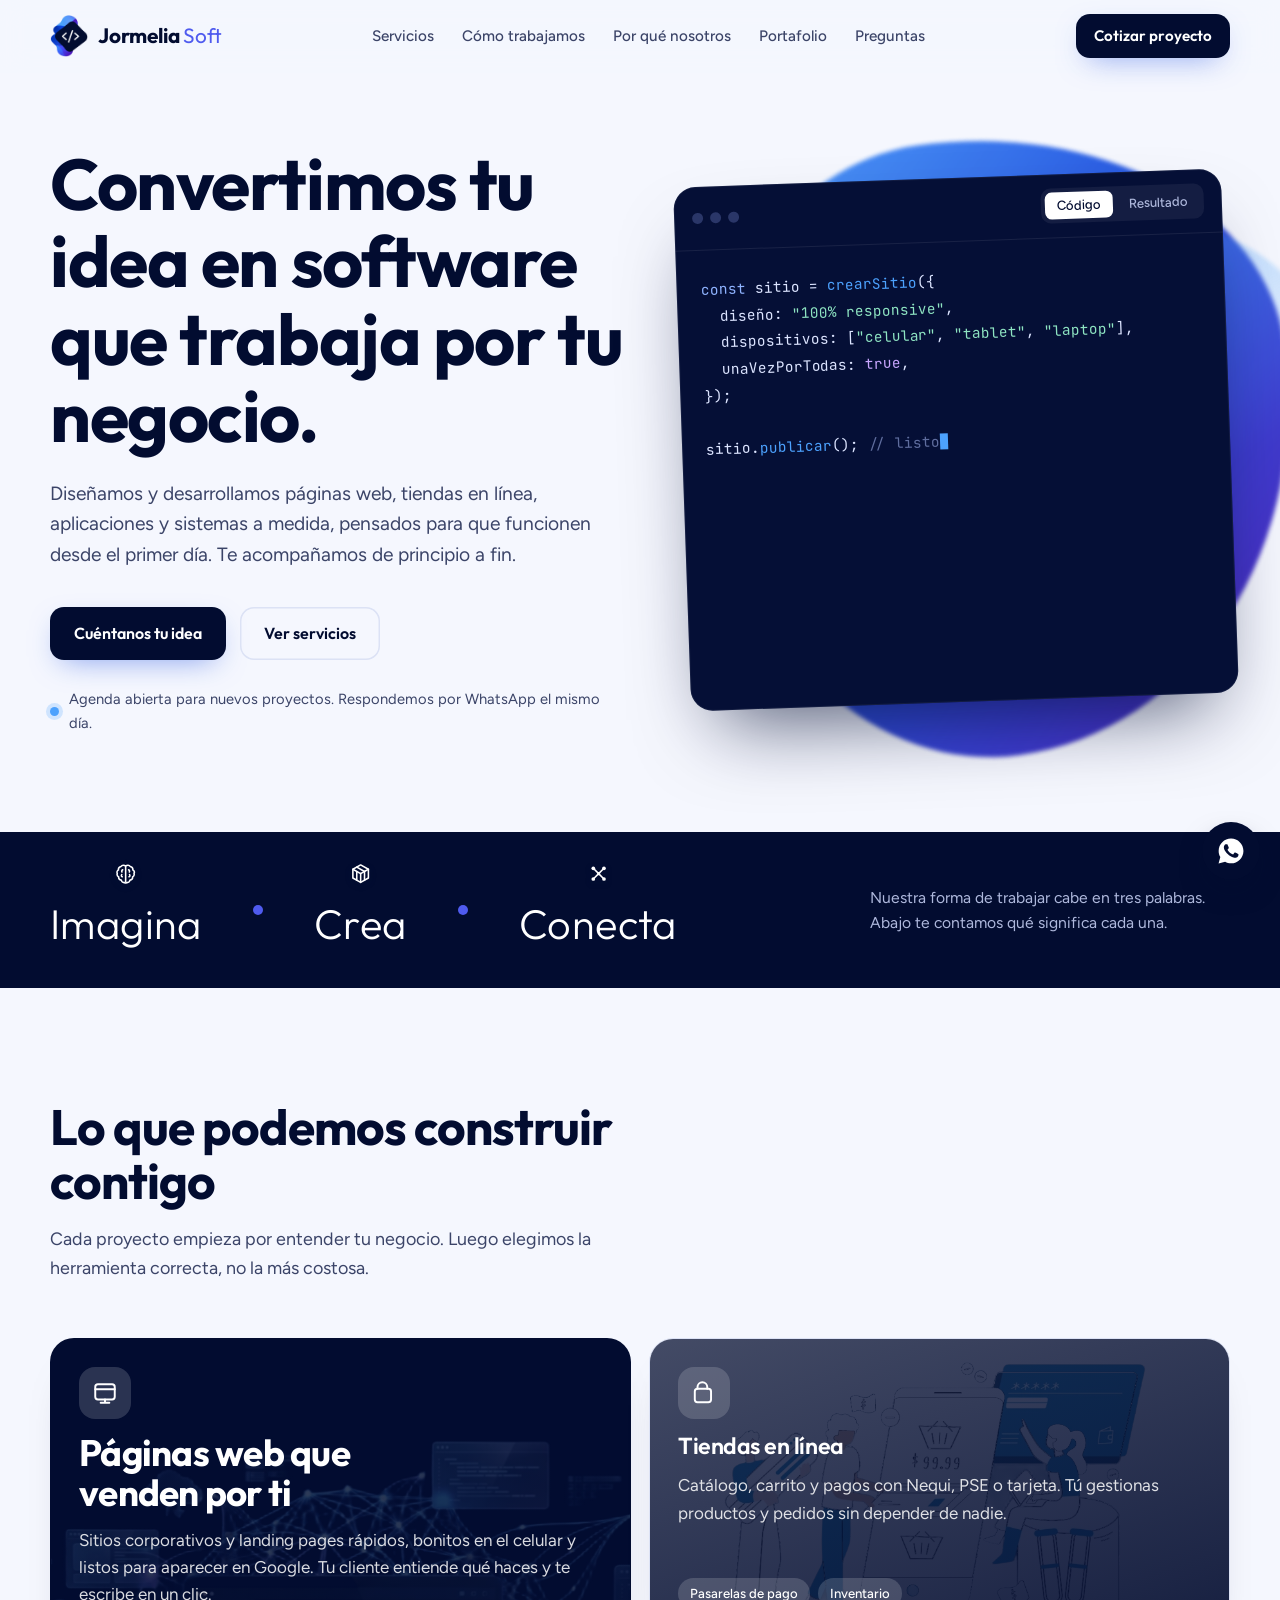
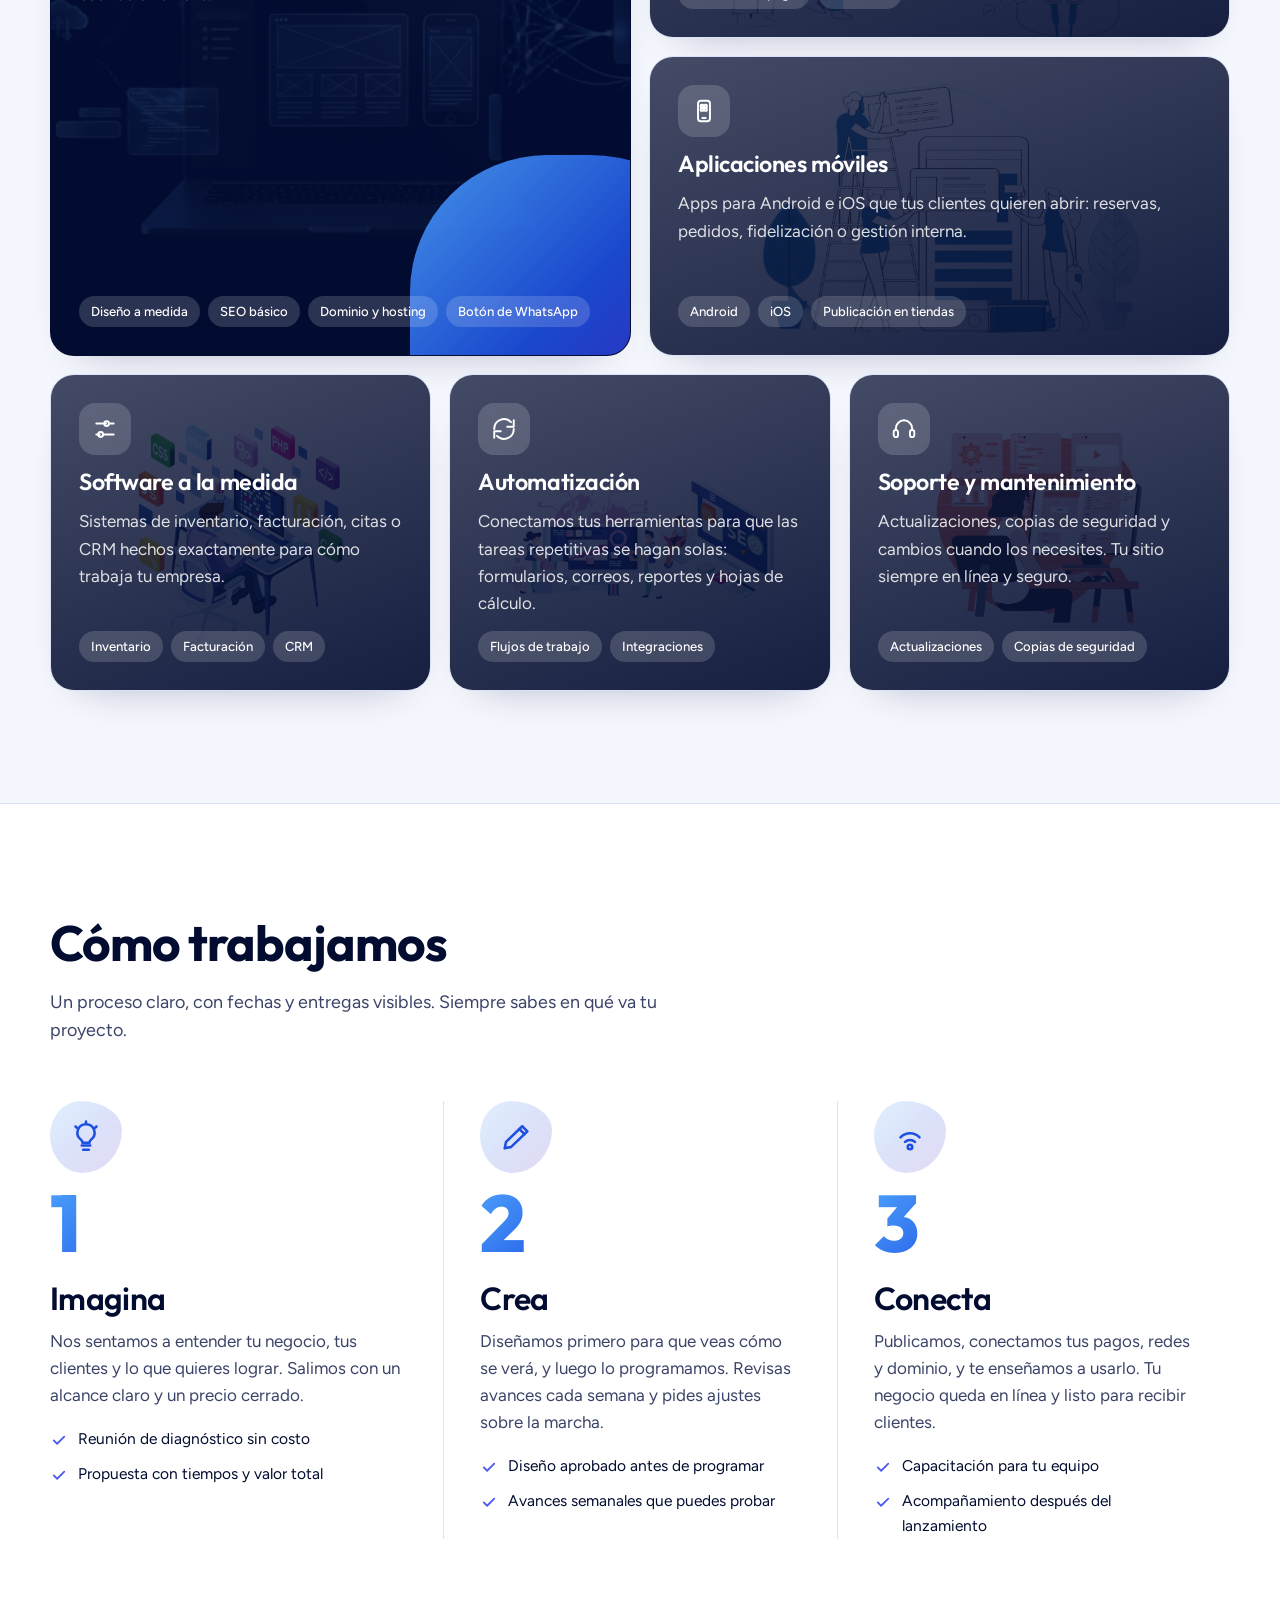
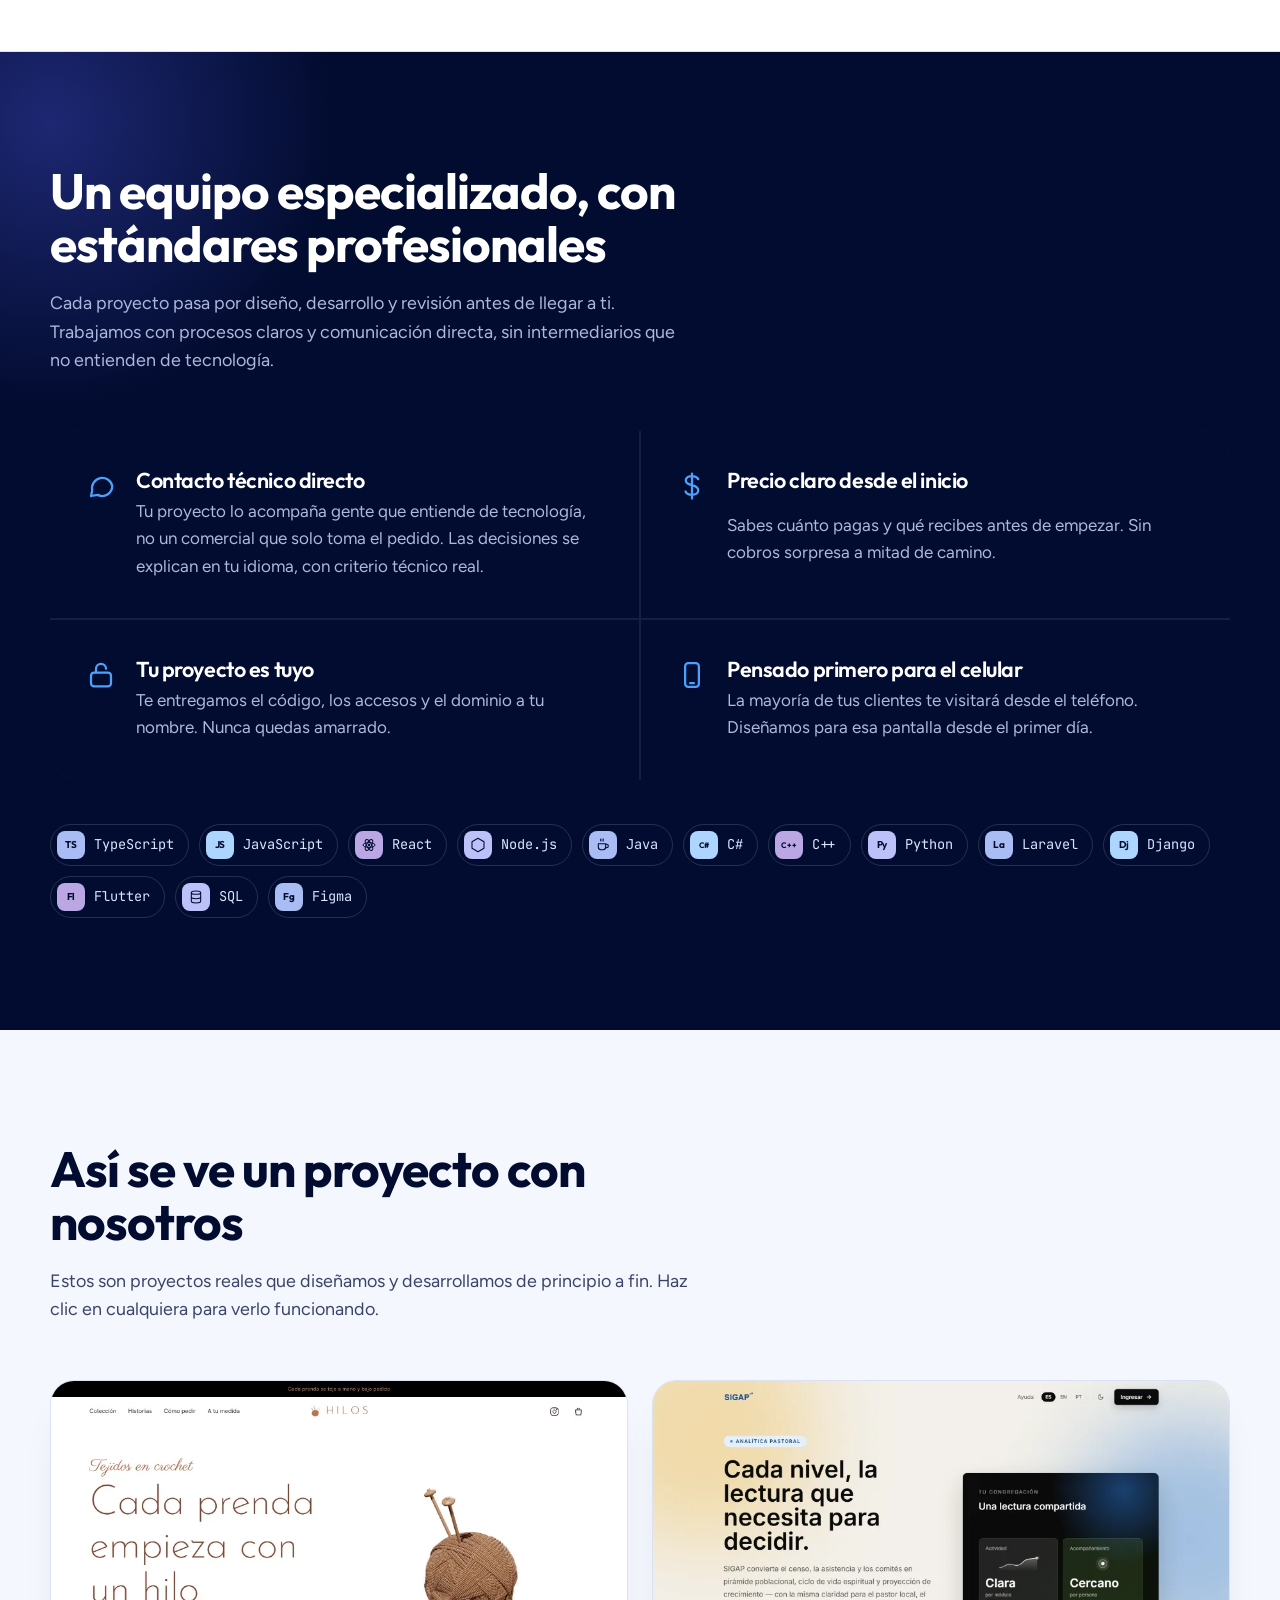
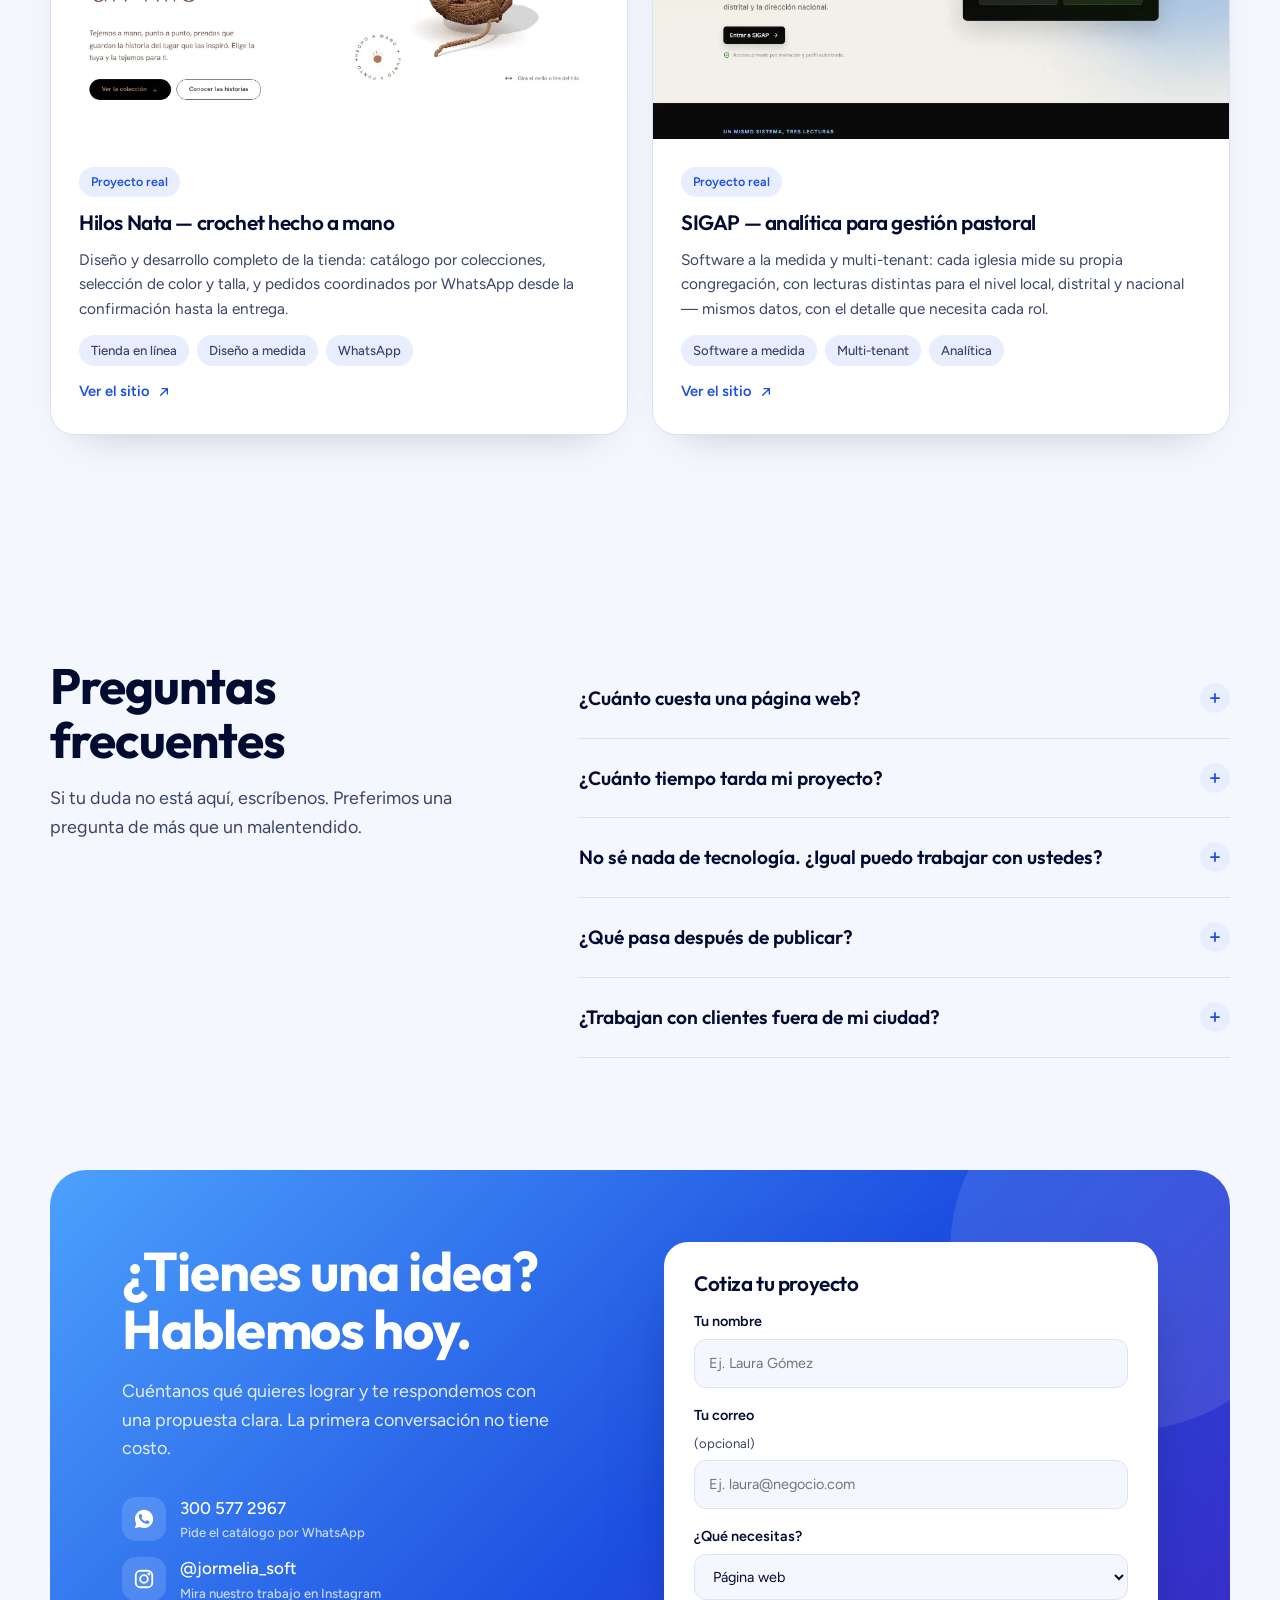
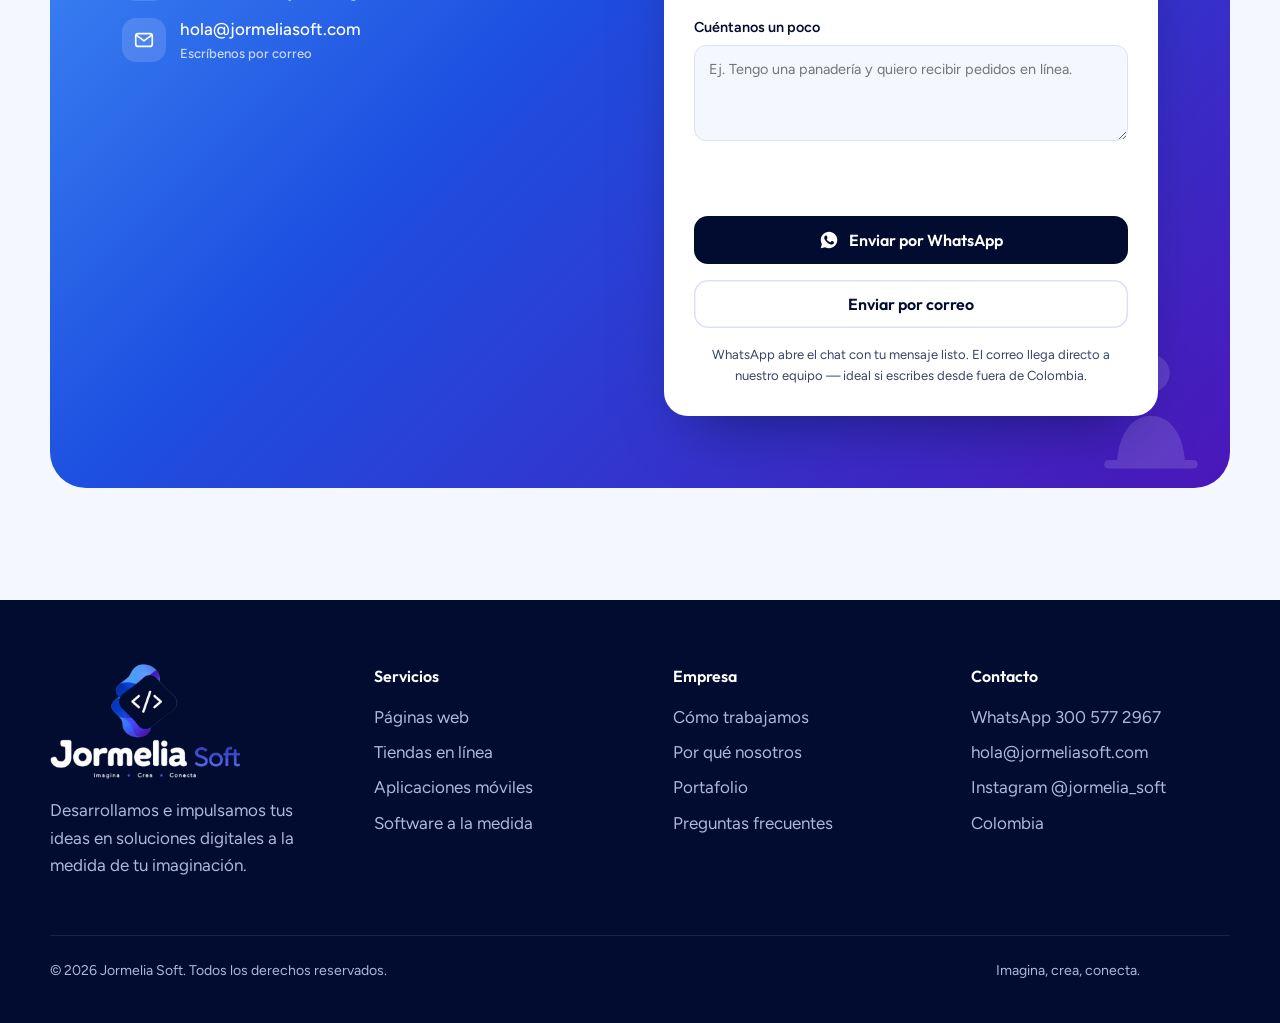
==== commit dc45fd50: "Anadir resplandor y sombra a los iconos de la franja para mas profundidad Un resplandor azul suave a" ====
--- a/index.html
+++ b/index.html
@@ -24,7 +24,7 @@
 
 <link rel="preload" href="assets/fonts/outfit-variable.woff2" as="font" type="font/woff2" crossorigin>
 <link rel="preload" href="assets/fonts/figtree-variable.woff2" as="font" type="font/woff2" crossorigin>
-<link rel="stylesheet" href="css/styles.css?v=13">
+<link rel="stylesheet" href="css/styles.css?v=14">
 <link rel="icon" href="assets/img/logo-simbolo.webp">
 <link rel="icon" type="image/png" sizes="16x16" href="assets/img/icons/favicon-16x16.png">
 <link rel="icon" type="image/png" sizes="32x32" href="assets/img/icons/favicon-32x32.png">
--- a/css/styles.css
+++ b/css/styles.css
@@ -171,20 +171,25 @@
 .bw-item{display:inline-flex; align-items:center; gap:clamp(18px,4vw,56px)}
 .bw-item:not(:last-child)::after{content:""; width:10px; height:10px; border-radius:50%; background:var(--soft)}
 .bw-stack{position:relative; display:flex; flex-direction:column; align-items:center; gap:.16em}
-.bw-icon{height:.56em; display:flex; align-items:center; justify-content:center}
-.bw-icon svg{width:.56em; height:.56em; color:#fff}
+.bw-icon{position:relative; height:.56em; display:flex; align-items:center; justify-content:center}
+.bw-icon::before{content:""; position:absolute; inset:-70%; border-radius:50%; background:radial-gradient(circle, rgba(76,161,253,.6), rgba(76,161,253,0) 68%); filter:blur(5px); opacity:0; z-index:-1}
+.bw-icon svg{width:.56em; height:.56em; color:#fff; stroke-width:1.6; filter:drop-shadow(0 2px 3px rgba(2,12,48,.45))}
 .bw-text{display:inline-block}
 .band p{color:#AEB8DC; max-width:36ch; font-size:.98rem}
 
 /* Imagina/Crea/Conecta: el ícono aparece grande y solo (protagonista), luego se encoge
    y sube a quedar pequeño sobre la palabra, que aparece a su tamaño normal. Una vez, en vista. */
 .band.in-view .bw-icon{animation:bwIcon 1.2s cubic-bezier(.22,.8,.3,1) both}
+.band.in-view .bw-icon::before{animation:bwGlow 1.2s ease both}
 .band.in-view .bw-text{animation:bwText 1.2s ease both}
 .band.in-view .band-words > .bw-item:nth-child(1) .bw-icon,
+.band.in-view .band-words > .bw-item:nth-child(1) .bw-icon::before,
 .band.in-view .band-words > .bw-item:nth-child(1) .bw-text{animation-delay:.1s}
 .band.in-view .band-words > .bw-item:nth-child(2) .bw-icon,
+.band.in-view .band-words > .bw-item:nth-child(2) .bw-icon::before,
 .band.in-view .band-words > .bw-item:nth-child(2) .bw-text{animation-delay:1.3s}
 .band.in-view .band-words > .bw-item:nth-child(3) .bw-icon,
+.band.in-view .band-words > .bw-item:nth-child(3) .bw-icon::before,
 .band.in-view .band-words > .bw-item:nth-child(3) .bw-text{animation-delay:2.5s}
 @keyframes bwIcon{
   0%{opacity:0; transform:translateY(.65em) scale(2.6)}
@@ -192,12 +197,19 @@
   55%{opacity:1; transform:translateY(.65em) scale(2.6)}
   88%,100%{opacity:1; transform:translateY(0) scale(1)}
 }
+@keyframes bwGlow{
+  0%,12%{opacity:0}
+  28%{opacity:1}
+  55%{opacity:1}
+  88%,100%{opacity:0}
+}
 @keyframes bwText{
   0%,78%{opacity:0; transform:scale(.85)}
   96%,100%{opacity:1; transform:scale(1)}
 }
 @media (prefers-reduced-motion: reduce){
-  .band.in-view .bw-icon, .band.in-view .bw-text{animation:none!important}
+  .band.in-view .bw-icon, .band.in-view .bw-icon::before, .band.in-view .bw-text{animation:none!important}
+  .bw-icon::before{opacity:0!important}
 }
 
 /* ---------- Sections ---------- */
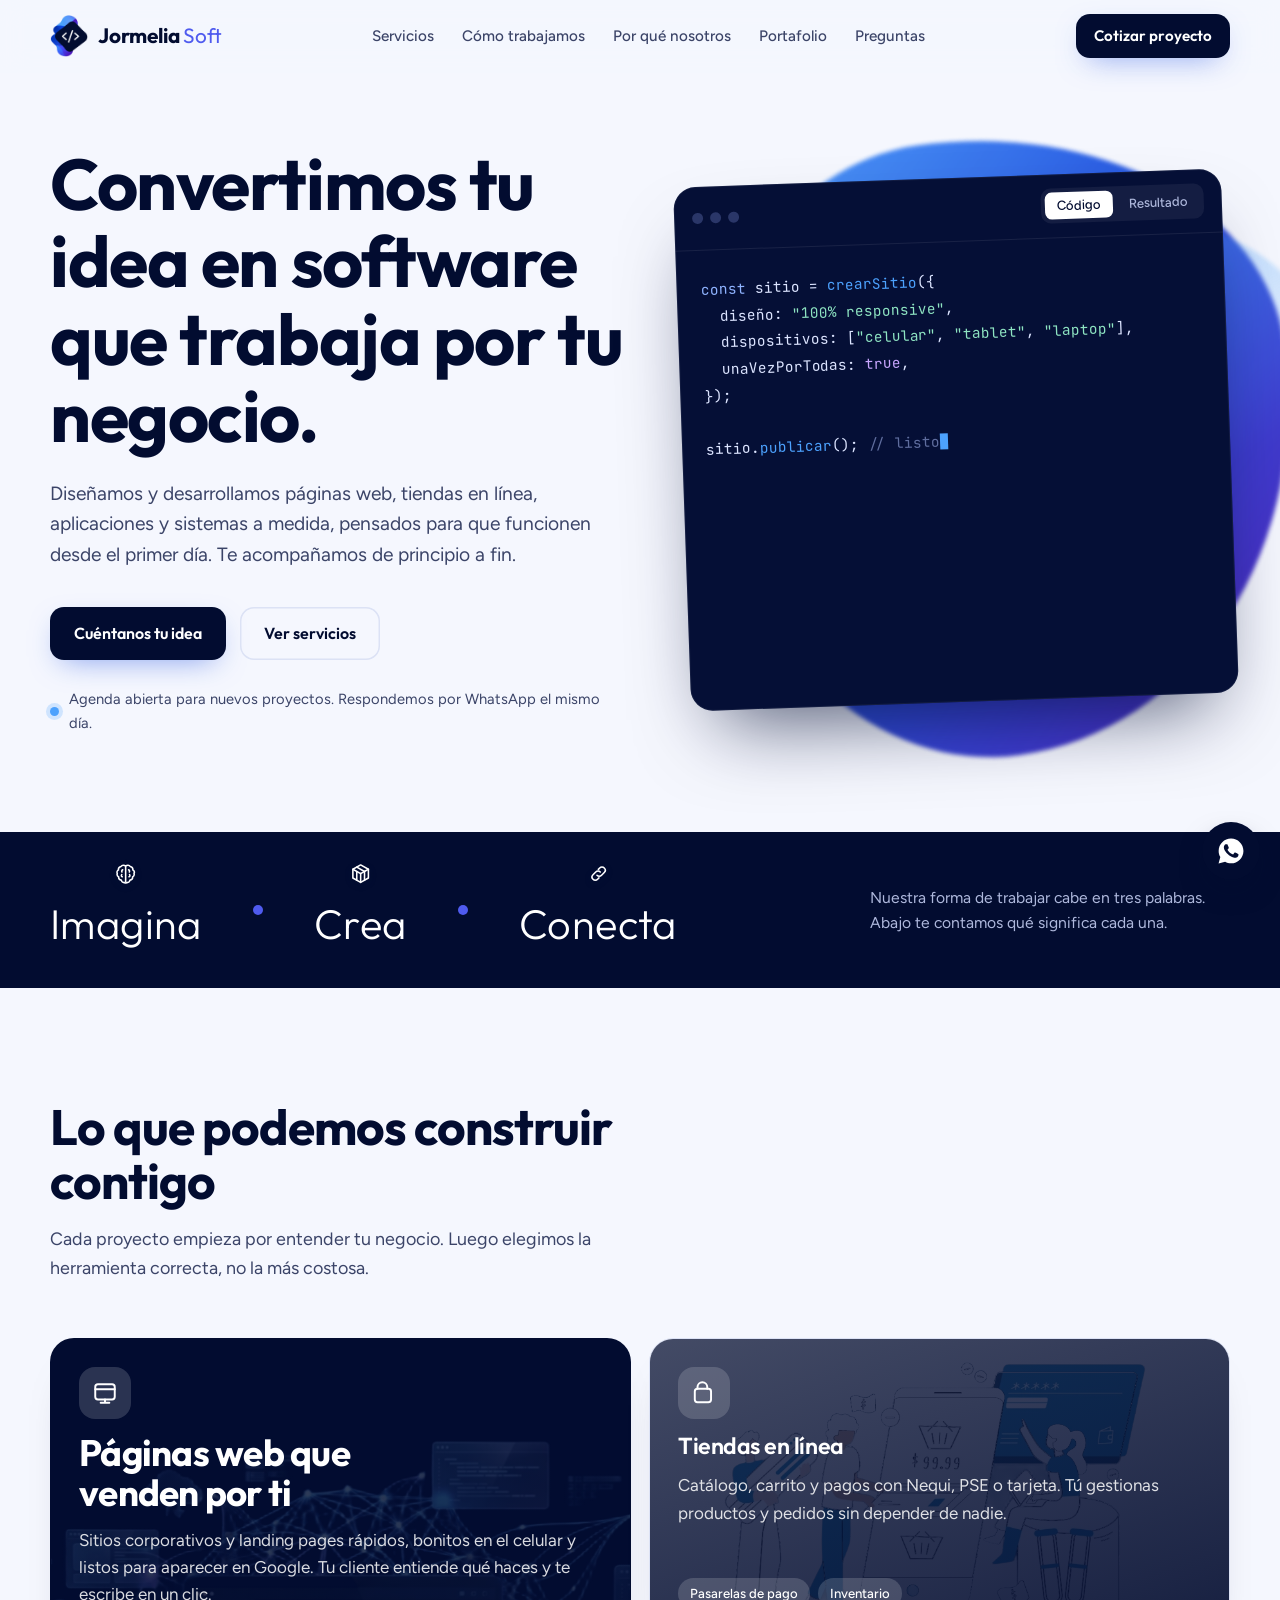
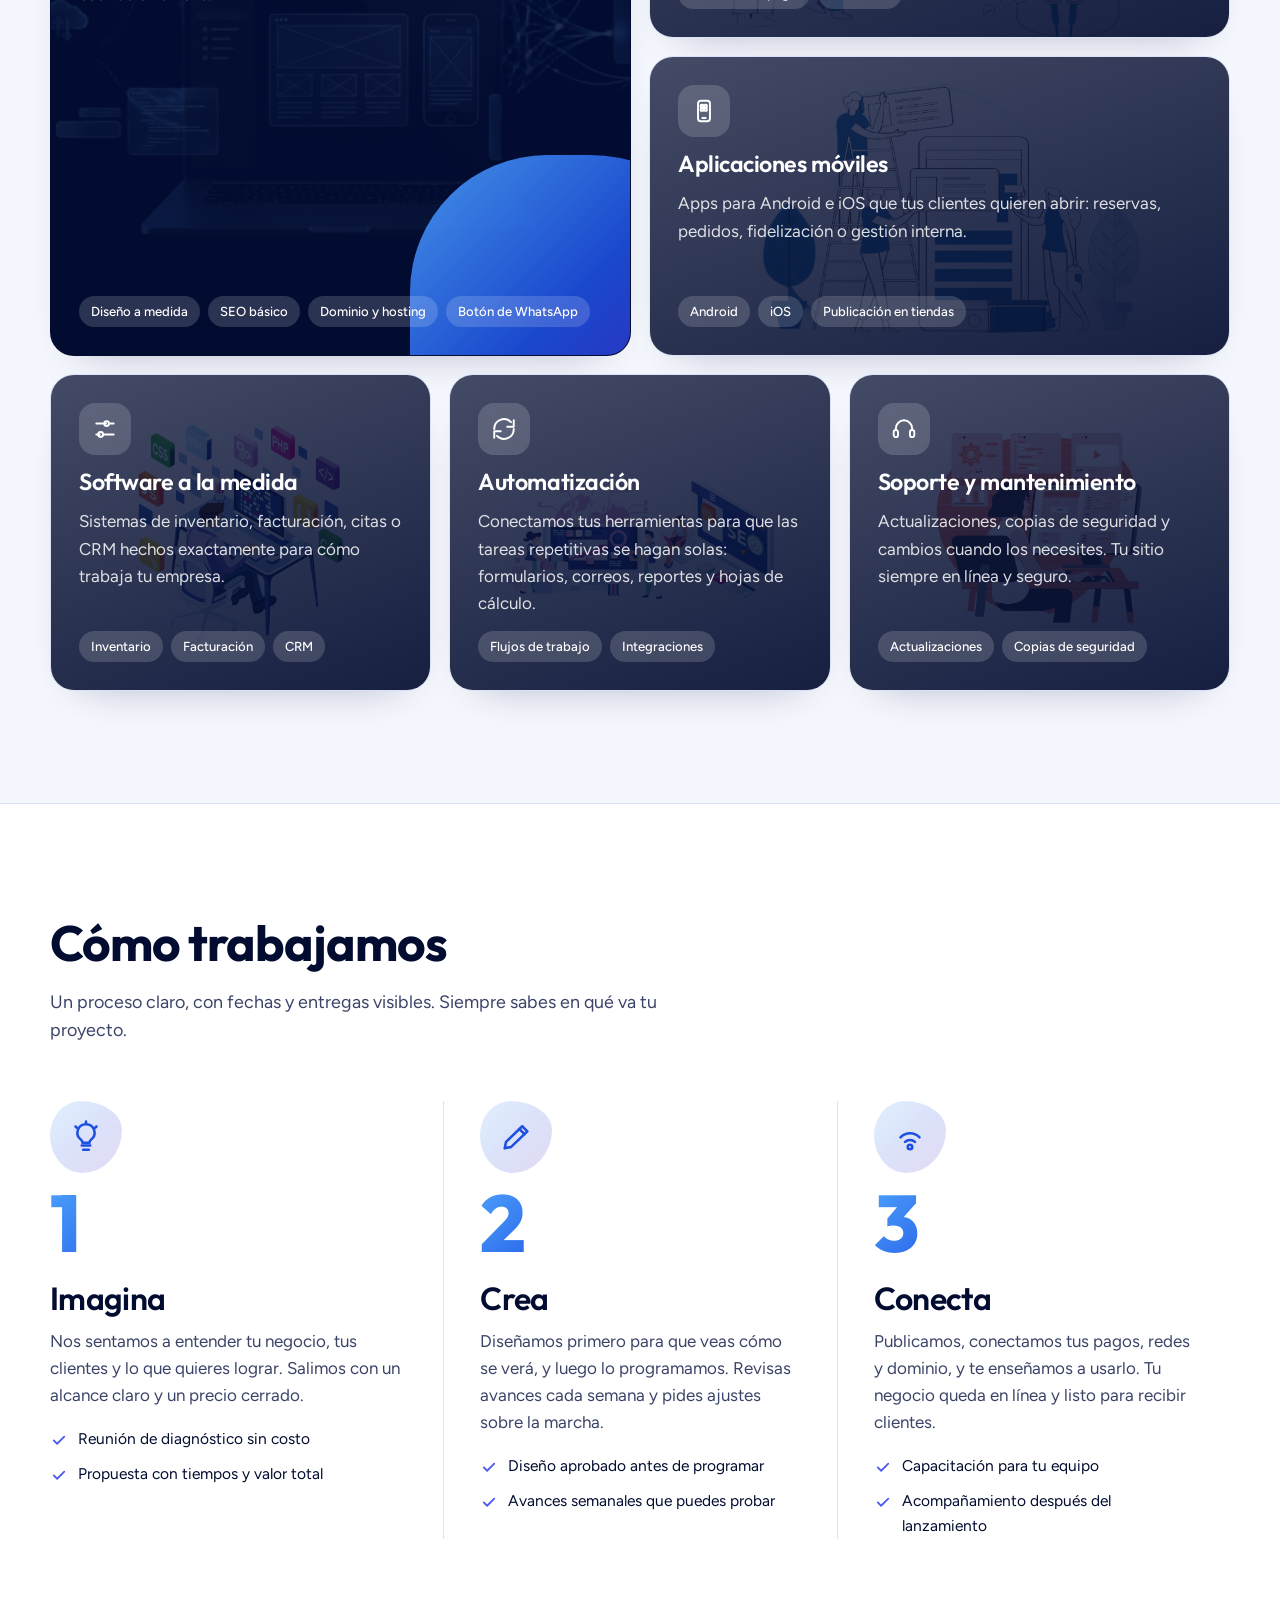
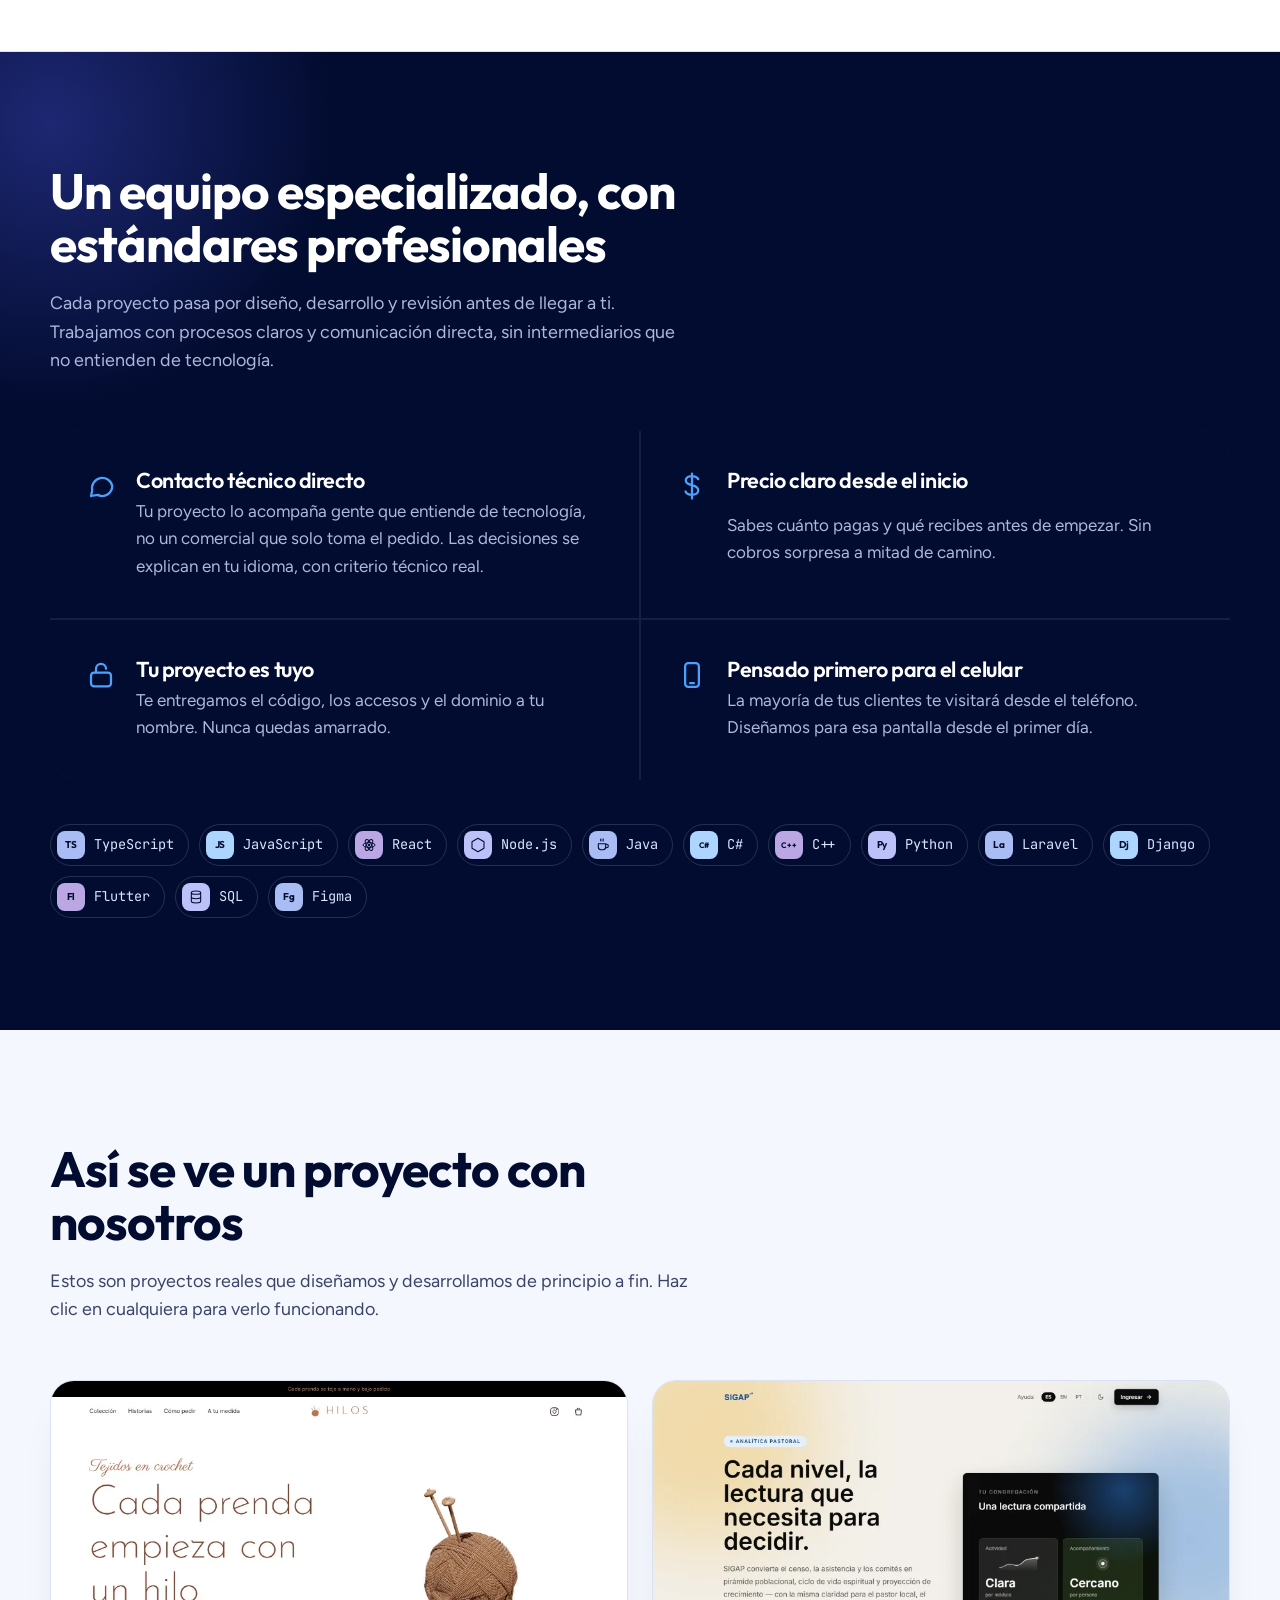
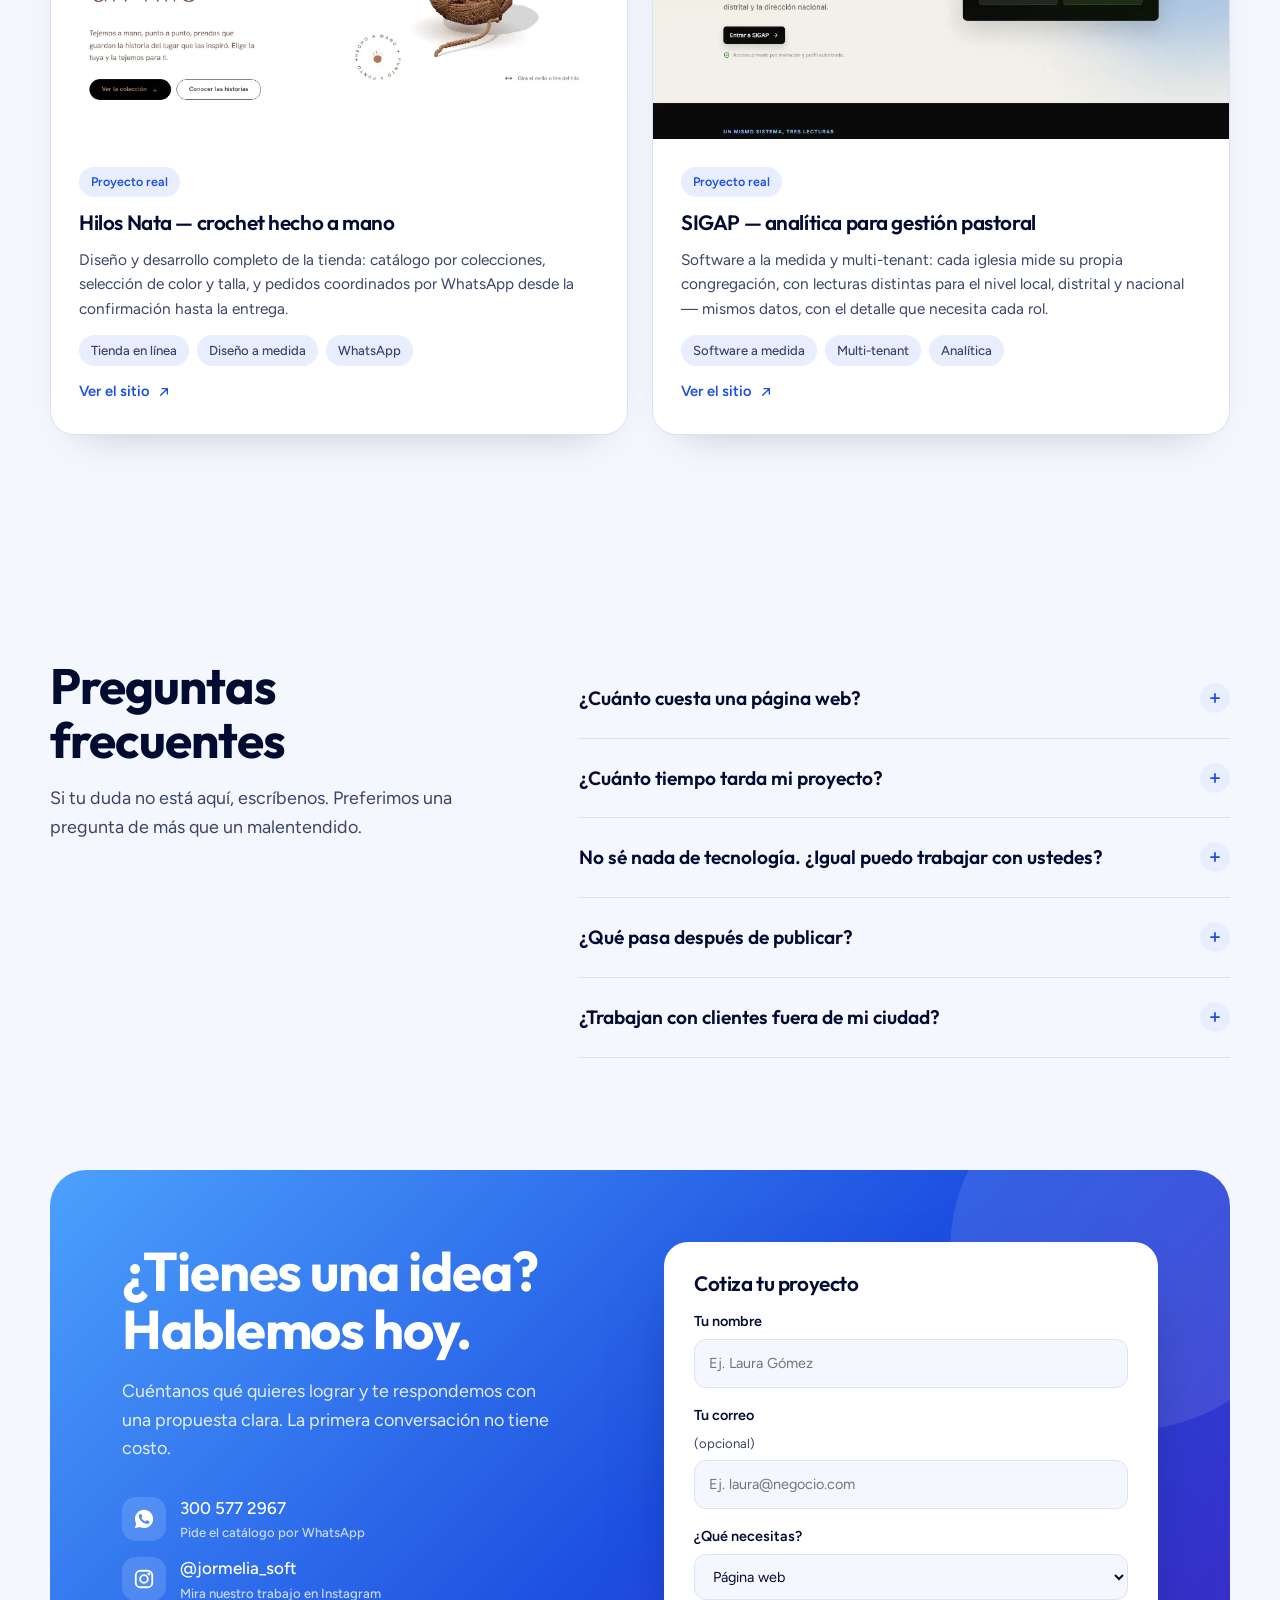
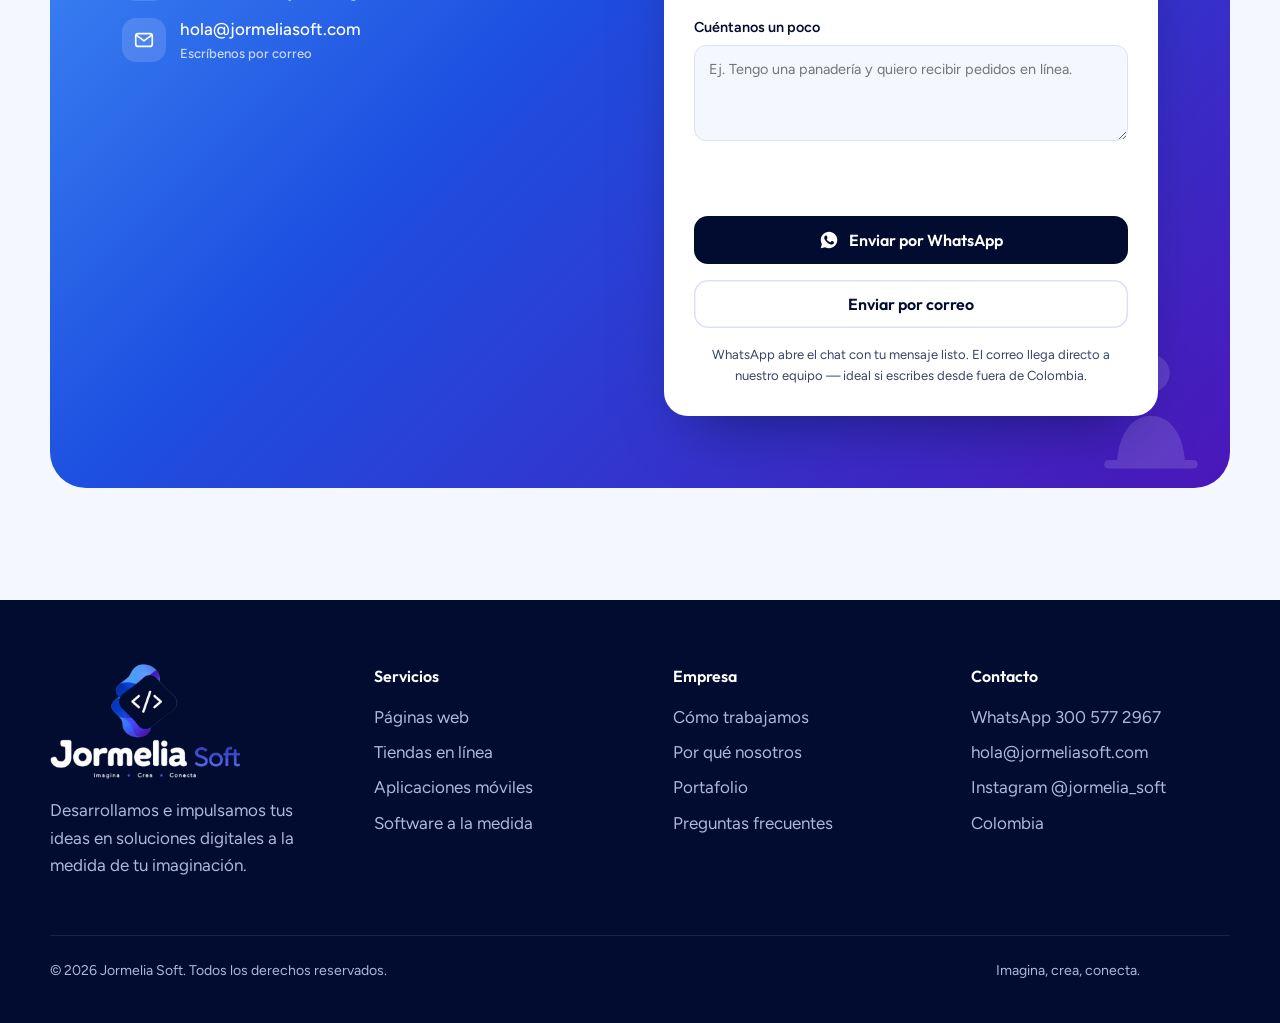
==== commit a612f065: "Cambiar icono de Conecta de nodos en X a cadena/link El patron de 4 nodos con diagonales cruzadas se" ====
--- a/index.html
+++ b/index.html
@@ -218,7 +218,7 @@
         </span>
         <span class="bw-item">
           <span class="bw-stack">
-            <span class="bw-icon" aria-hidden="true"><svg viewBox="0 0 24 24" fill="none" stroke="currentColor" stroke-width="1.8" stroke-linecap="round" stroke-linejoin="round"><path d="M6.5 17.5 12 12M12 12 17.5 6.5M12 12 6.5 6.5M12 12 17.5 17.5"/><circle cx="6.5" cy="17.5" r="1.9" fill="currentColor" stroke="none"/><circle cx="6.5" cy="6.5" r="1.9" fill="currentColor" stroke="none"/><circle cx="17.5" cy="6.5" r="1.9" fill="currentColor" stroke="none"/><circle cx="17.5" cy="17.5" r="1.9" fill="currentColor" stroke="none"/><circle cx="12" cy="12" r="1.6" fill="currentColor" stroke="none"/></svg></span>
+            <span class="bw-icon" aria-hidden="true"><svg viewBox="0 0 24 24" fill="none" stroke="currentColor" stroke-width="1.8" stroke-linecap="round" stroke-linejoin="round"><path d="M10.3 13.7a3.3 3.3 0 0 0 4.7 0l2.8-2.8a3.3 3.3 0 0 0-4.7-4.7l-1.4 1.4"/><path d="M13.7 10.3a3.3 3.3 0 0 0-4.7 0l-2.8 2.8a3.3 3.3 0 0 0 4.7 4.7l1.4-1.4"/></svg></span>
             <span class="bw-text">Conecta</span>
           </span>
         </span>
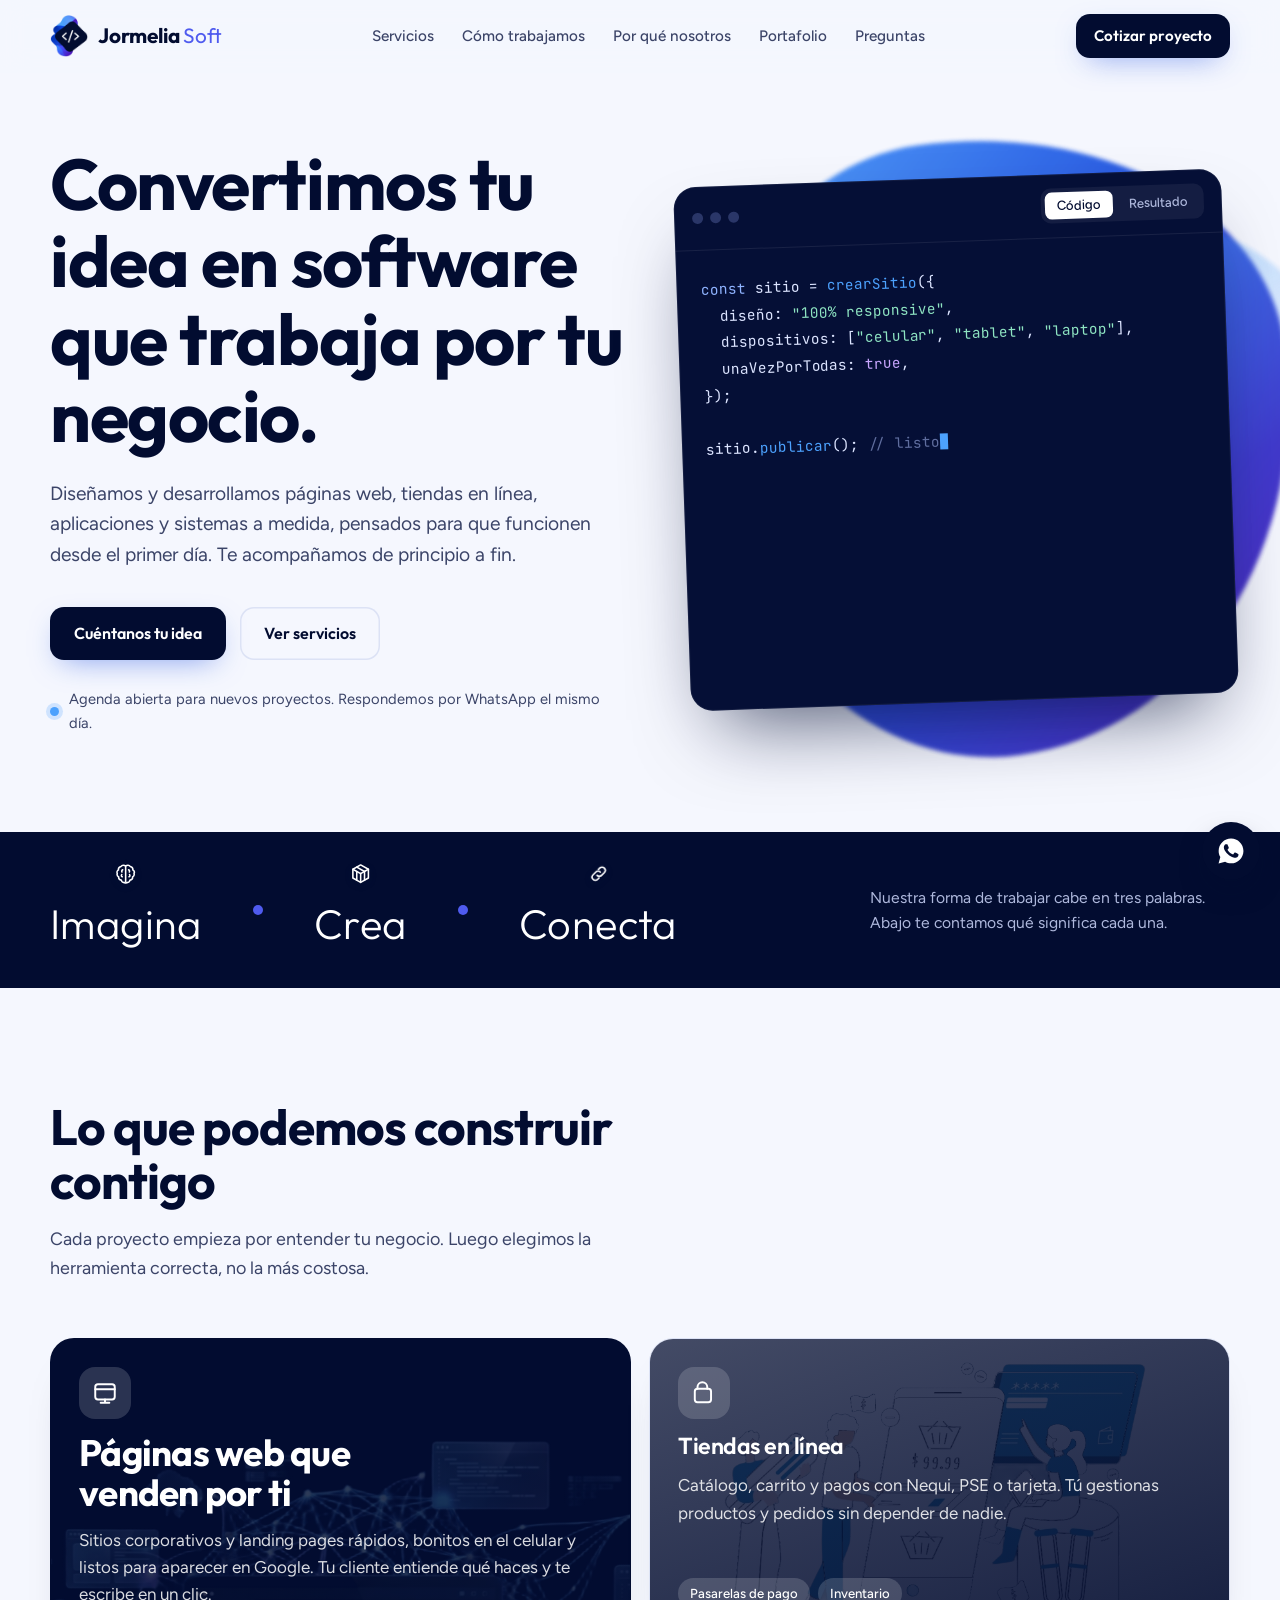
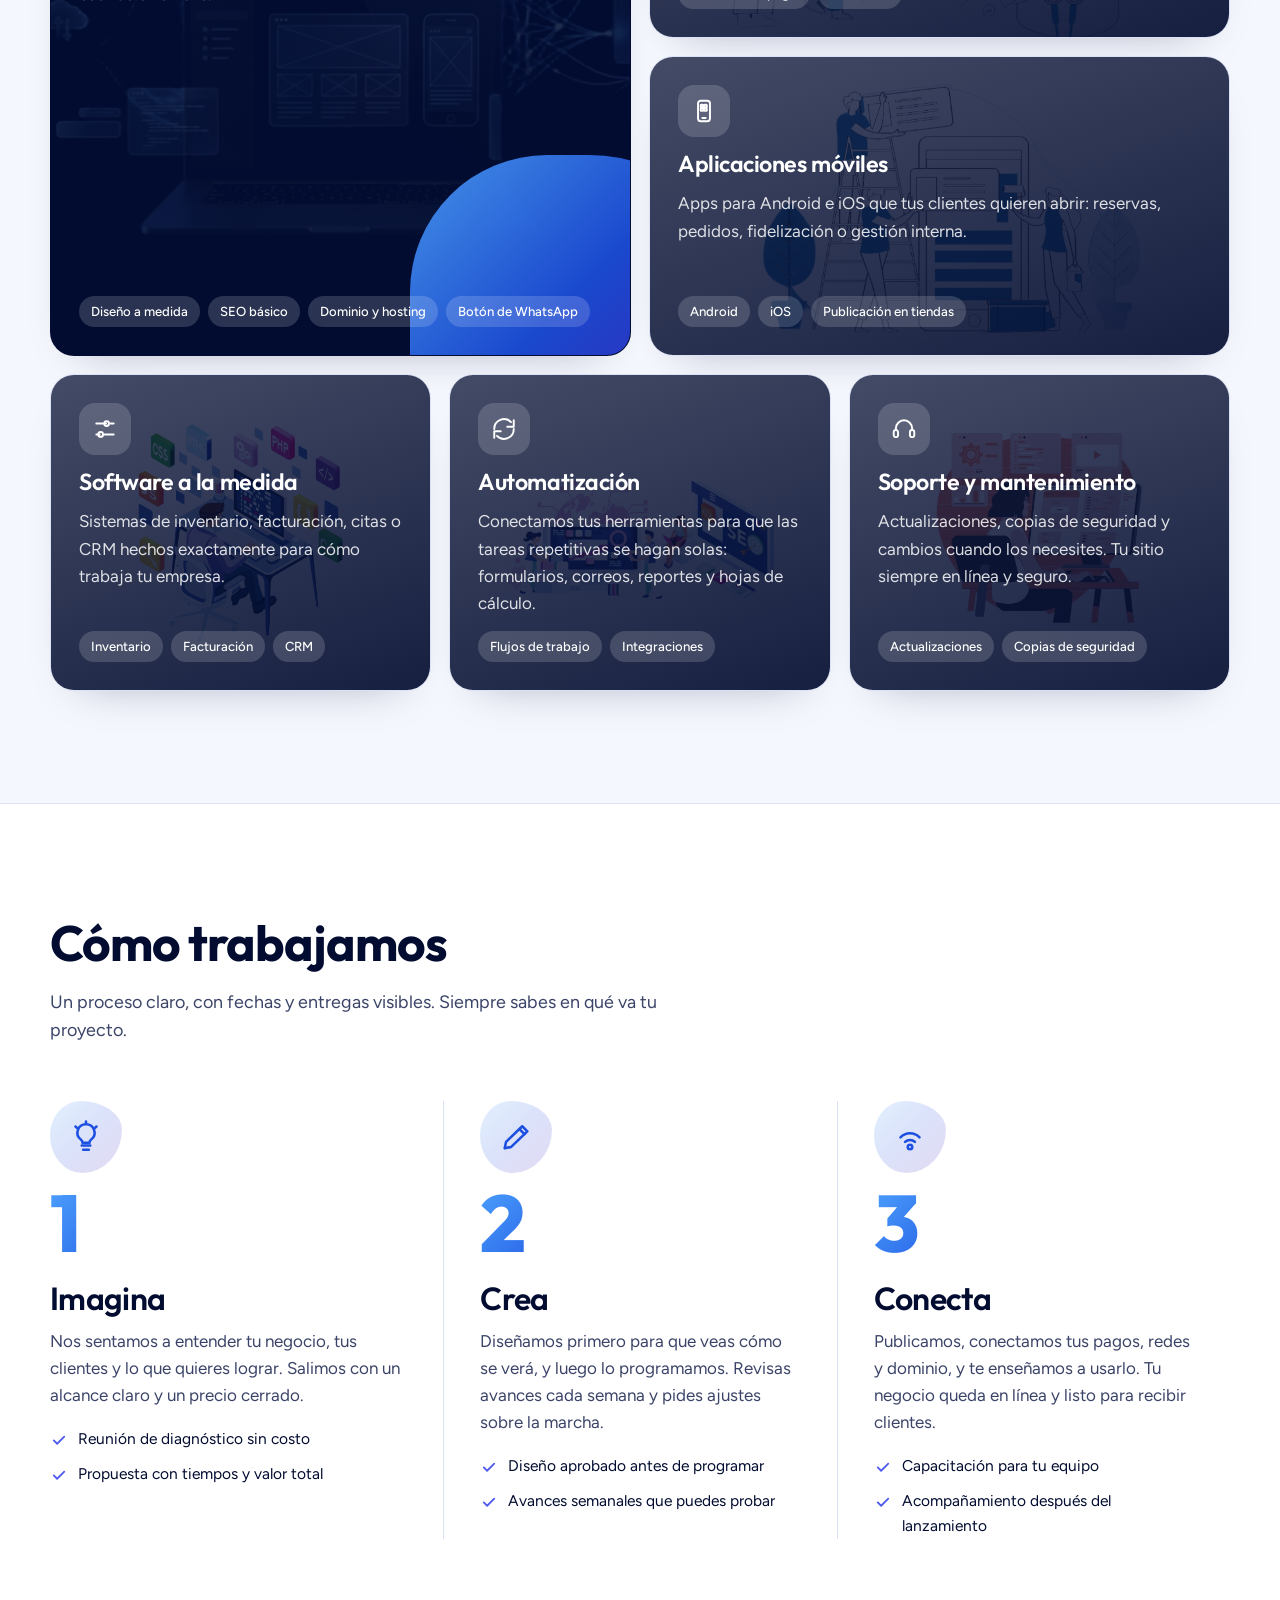
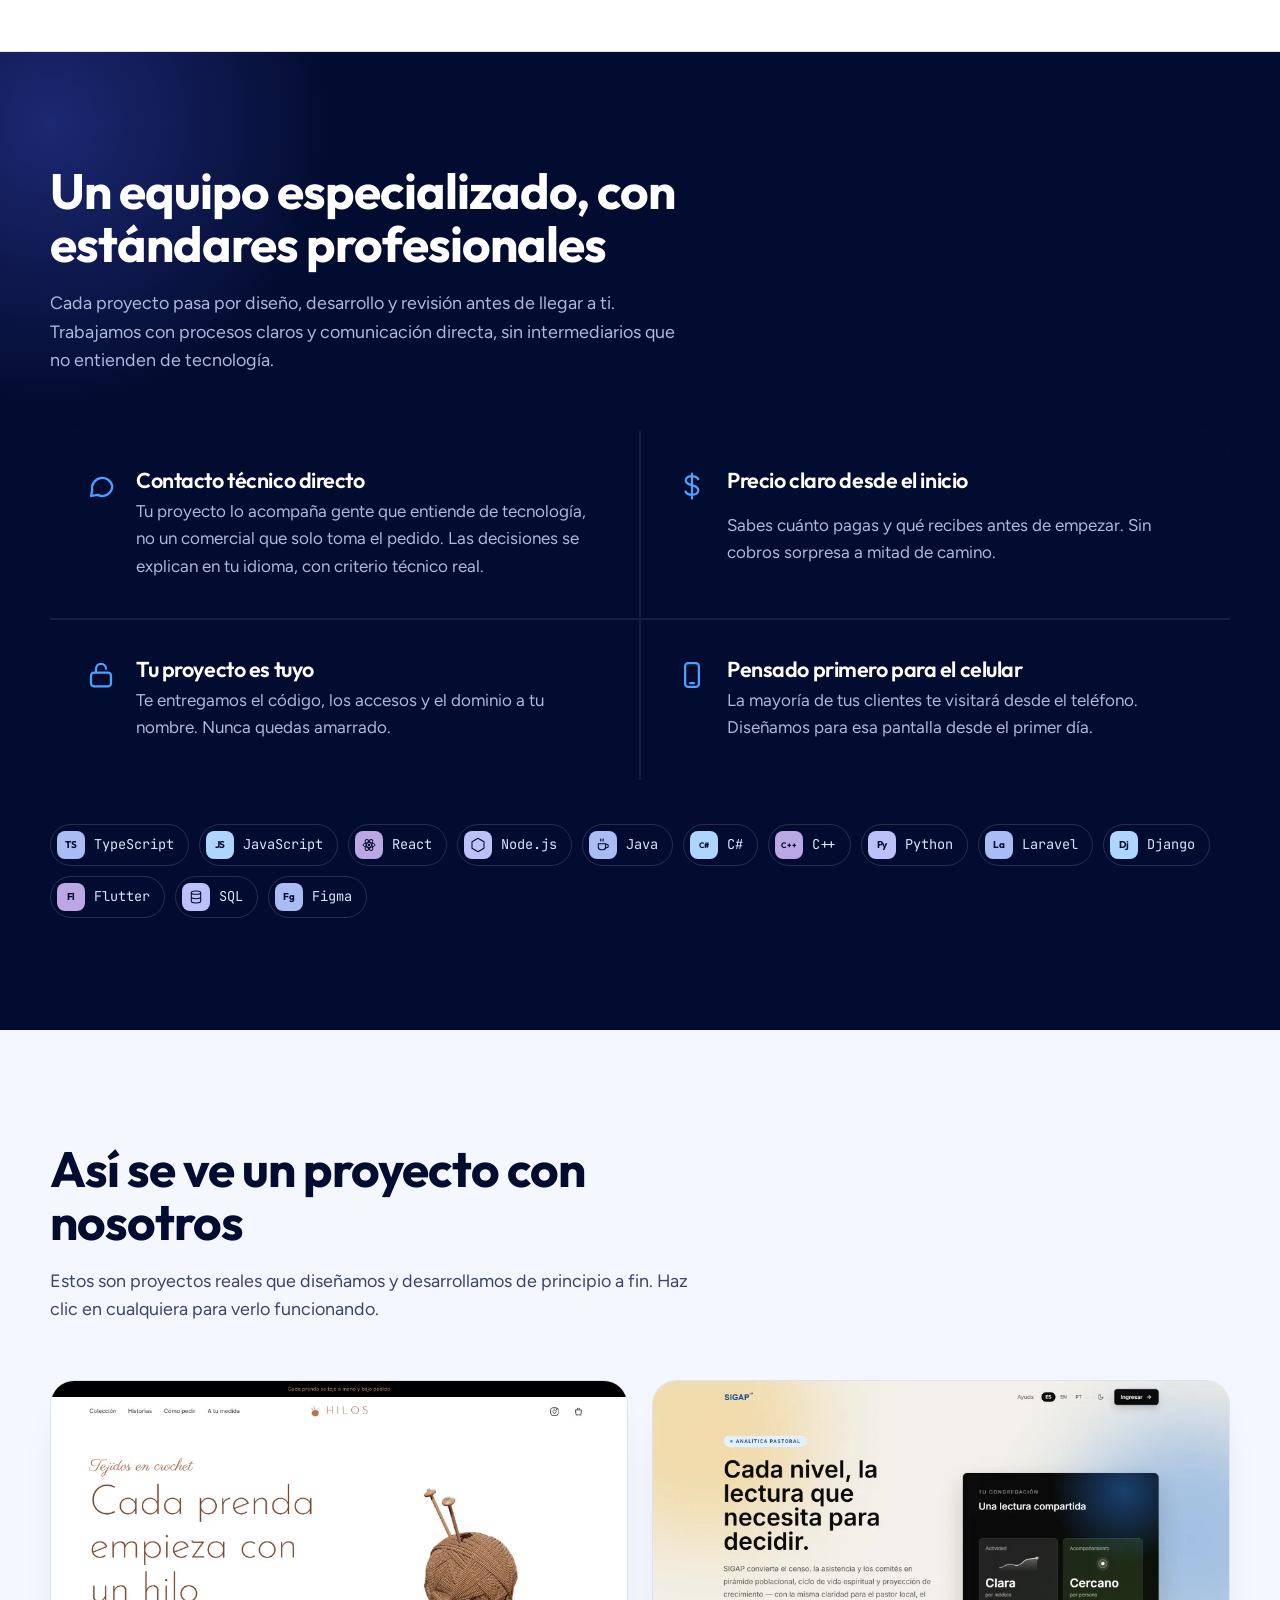
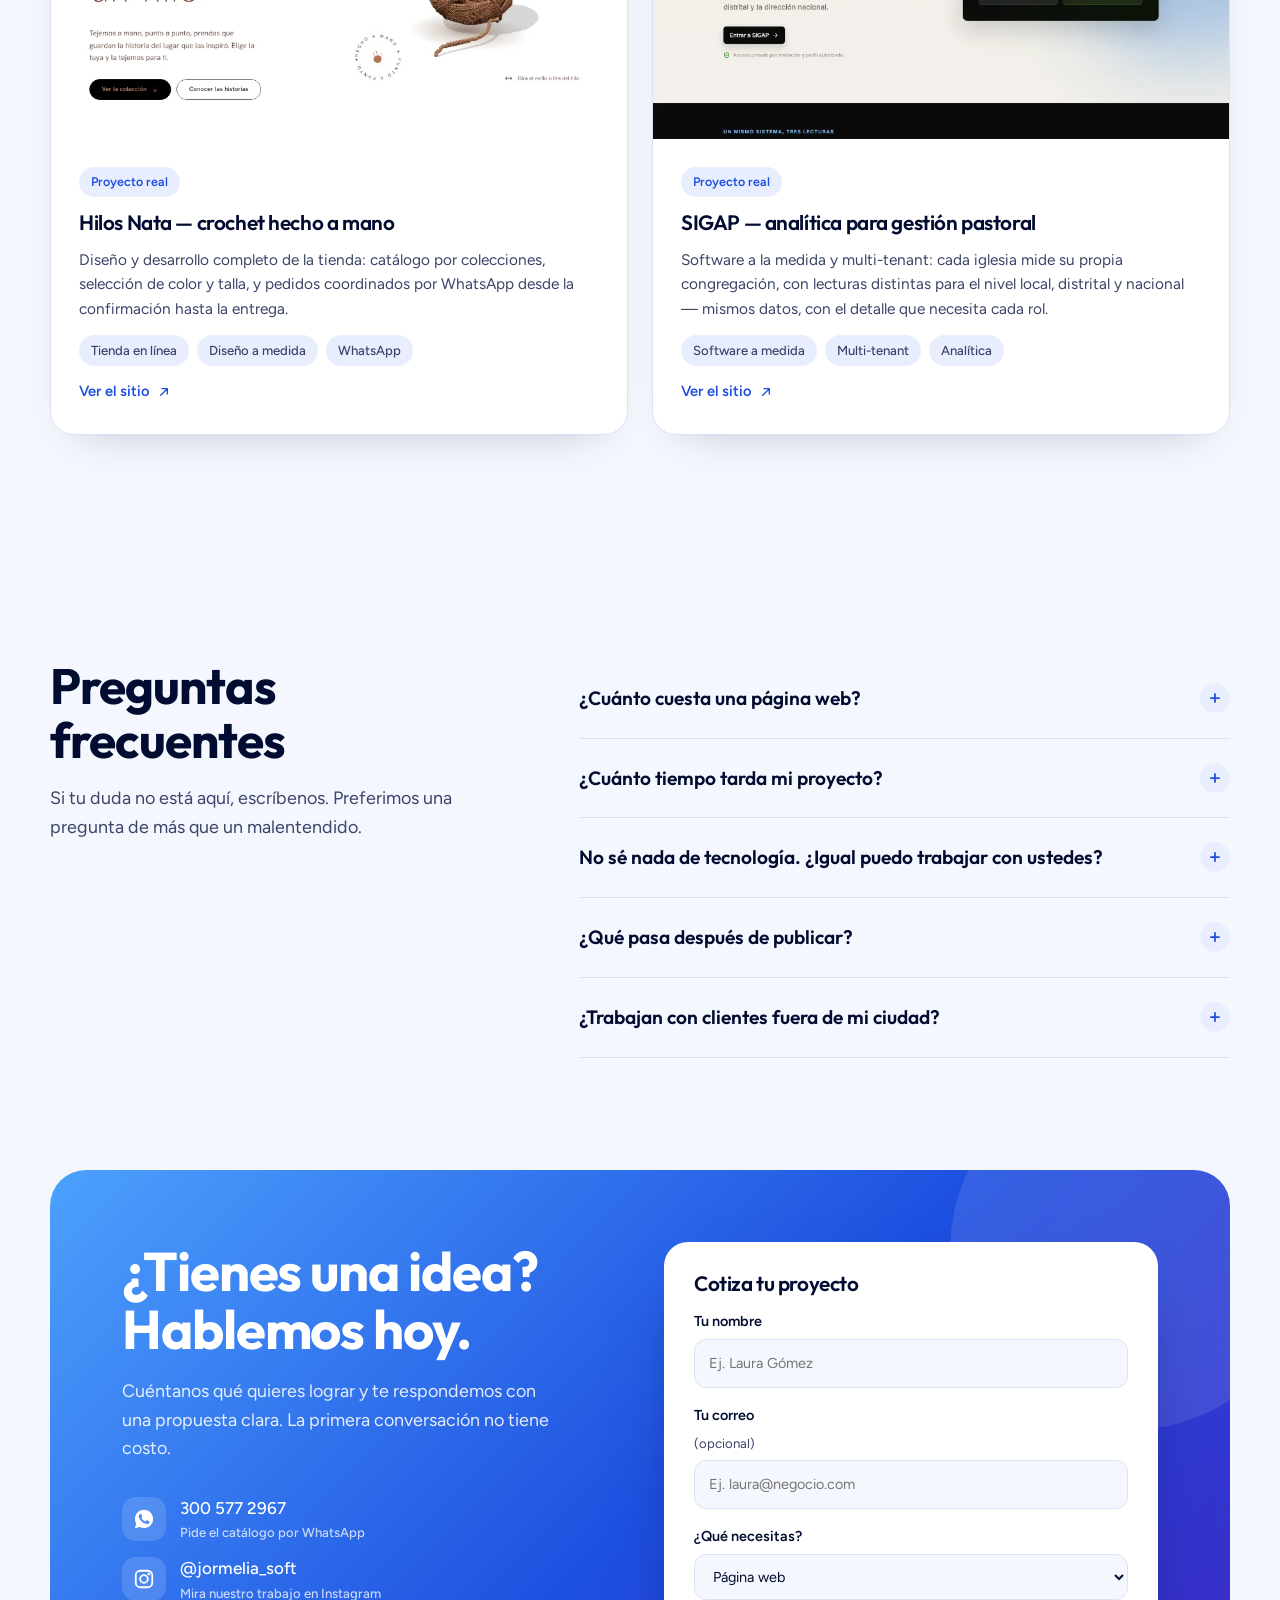
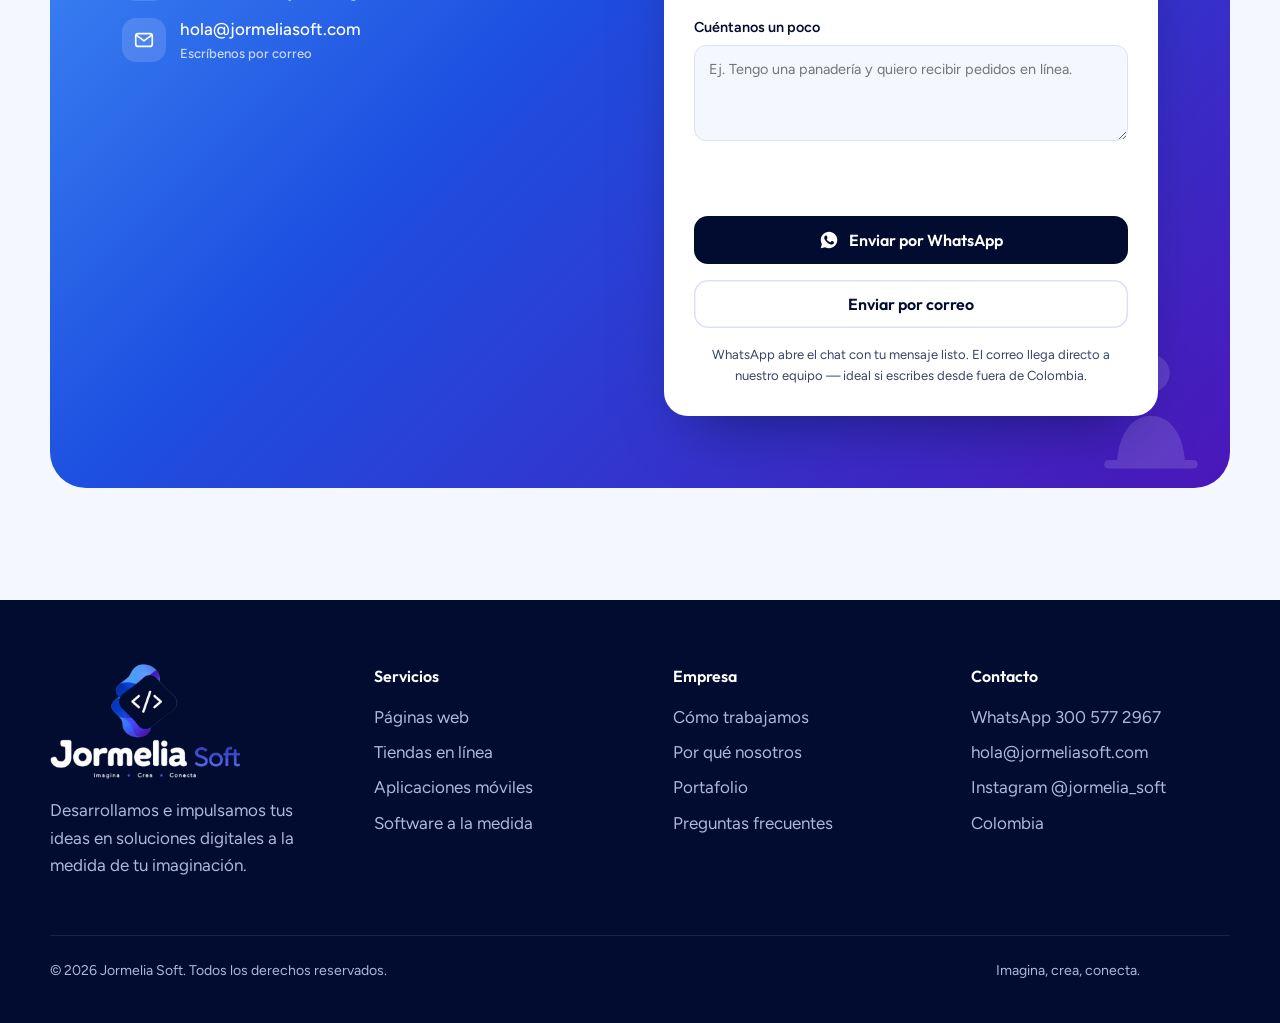
==== commit 4d5a7efd: "Animacion unica para Conecta: las dos mitades de la cadena entran separadas y se unen Se probo un ic" ====
--- a/index.html
+++ b/index.html
@@ -24,7 +24,7 @@
 
 <link rel="preload" href="assets/fonts/outfit-variable.woff2" as="font" type="font/woff2" crossorigin>
 <link rel="preload" href="assets/fonts/figtree-variable.woff2" as="font" type="font/woff2" crossorigin>
-<link rel="stylesheet" href="css/styles.css?v=14">
+<link rel="stylesheet" href="css/styles.css?v=15">
 <link rel="icon" href="assets/img/logo-simbolo.webp">
 <link rel="icon" type="image/png" sizes="16x16" href="assets/img/icons/favicon-16x16.png">
 <link rel="icon" type="image/png" sizes="32x32" href="assets/img/icons/favicon-32x32.png">
@@ -218,7 +218,7 @@
         </span>
         <span class="bw-item">
           <span class="bw-stack">
-            <span class="bw-icon" aria-hidden="true"><svg viewBox="0 0 24 24" fill="none" stroke="currentColor" stroke-width="1.8" stroke-linecap="round" stroke-linejoin="round"><path d="M10.3 13.7a3.3 3.3 0 0 0 4.7 0l2.8-2.8a3.3 3.3 0 0 0-4.7-4.7l-1.4 1.4"/><path d="M13.7 10.3a3.3 3.3 0 0 0-4.7 0l-2.8 2.8a3.3 3.3 0 0 0 4.7 4.7l1.4-1.4"/></svg></span>
+            <span class="bw-icon" aria-hidden="true"><svg viewBox="0 0 24 24" fill="none" stroke="currentColor" stroke-width="1.8" stroke-linecap="round" stroke-linejoin="round"><g class="chain-l"><path d="M13.7 10.3a3.3 3.3 0 0 0-4.7 0l-2.8 2.8a3.3 3.3 0 0 0 4.7 4.7l1.4-1.4"/></g><g class="chain-r"><path d="M10.3 13.7a3.3 3.3 0 0 0 4.7 0l2.8-2.8a3.3 3.3 0 0 0-4.7-4.7l-1.4 1.4"/></g></svg></span>
             <span class="bw-text">Conecta</span>
           </span>
         </span>
--- a/css/styles.css
+++ b/css/styles.css
@@ -173,7 +173,7 @@
 .bw-stack{position:relative; display:flex; flex-direction:column; align-items:center; gap:.16em}
 .bw-icon{position:relative; height:.56em; display:flex; align-items:center; justify-content:center}
 .bw-icon::before{content:""; position:absolute; inset:-70%; border-radius:50%; background:radial-gradient(circle, rgba(76,161,253,.6), rgba(76,161,253,0) 68%); filter:blur(5px); opacity:0; z-index:-1}
-.bw-icon svg{width:.56em; height:.56em; color:#fff; stroke-width:1.6; filter:drop-shadow(0 2px 3px rgba(2,12,48,.45))}
+.bw-icon svg{width:.56em; height:.56em; color:#fff; stroke-width:1.6; filter:drop-shadow(0 2px 3px rgba(2,12,48,.45)); overflow:visible}
 .bw-text{display:inline-block}
 .band p{color:#AEB8DC; max-width:36ch; font-size:.98rem}
 
@@ -191,6 +191,24 @@
 .band.in-view .band-words > .bw-item:nth-child(3) .bw-icon,
 .band.in-view .band-words > .bw-item:nth-child(3) .bw-icon::before,
 .band.in-view .band-words > .bw-item:nth-child(3) .bw-text{animation-delay:2.5s}
+
+/* Conecta: en vez de un solo icono que crece, son dos mitades de la cadena que entran
+   separadas desde lados opuestos y se encogen entrelazándose en el centro */
+.band.in-view .band-words > .bw-item:nth-child(3) .bw-icon{animation:none; opacity:1}
+.band.in-view .band-words > .bw-item:nth-child(3) .chain-l{animation:bwChainL 1.2s cubic-bezier(.22,.8,.3,1) both; animation-delay:2.5s}
+.band.in-view .band-words > .bw-item:nth-child(3) .chain-r{animation:bwChainR 1.2s cubic-bezier(.22,.8,.3,1) both; animation-delay:2.5s}
+@keyframes bwChainL{
+  0%{opacity:0; transform:translate(-1.1em,.65em) scale(2.6) rotate(-14deg)}
+  12%{opacity:1; transform:translate(-1.1em,.65em) scale(2.6) rotate(-14deg)}
+  55%{opacity:1; transform:translate(-1.1em,.65em) scale(2.6) rotate(-14deg)}
+  88%,100%{opacity:1; transform:translate(0,0) scale(1) rotate(0deg)}
+}
+@keyframes bwChainR{
+  0%{opacity:0; transform:translate(1.1em,.65em) scale(2.6) rotate(14deg)}
+  12%{opacity:1; transform:translate(1.1em,.65em) scale(2.6) rotate(14deg)}
+  55%{opacity:1; transform:translate(1.1em,.65em) scale(2.6) rotate(14deg)}
+  88%,100%{opacity:1; transform:translate(0,0) scale(1) rotate(0deg)}
+}
 @keyframes bwIcon{
   0%{opacity:0; transform:translateY(.65em) scale(2.6)}
   12%{opacity:1; transform:translateY(.65em) scale(2.6)}
@@ -208,7 +226,8 @@
   96%,100%{opacity:1; transform:scale(1)}
 }
 @media (prefers-reduced-motion: reduce){
-  .band.in-view .bw-icon, .band.in-view .bw-icon::before, .band.in-view .bw-text{animation:none!important}
+  .band.in-view .bw-icon, .band.in-view .bw-icon::before, .band.in-view .bw-text,
+  .band.in-view .chain-l, .band.in-view .chain-r{animation:none!important}
   .bw-icon::before{opacity:0!important}
 }
 
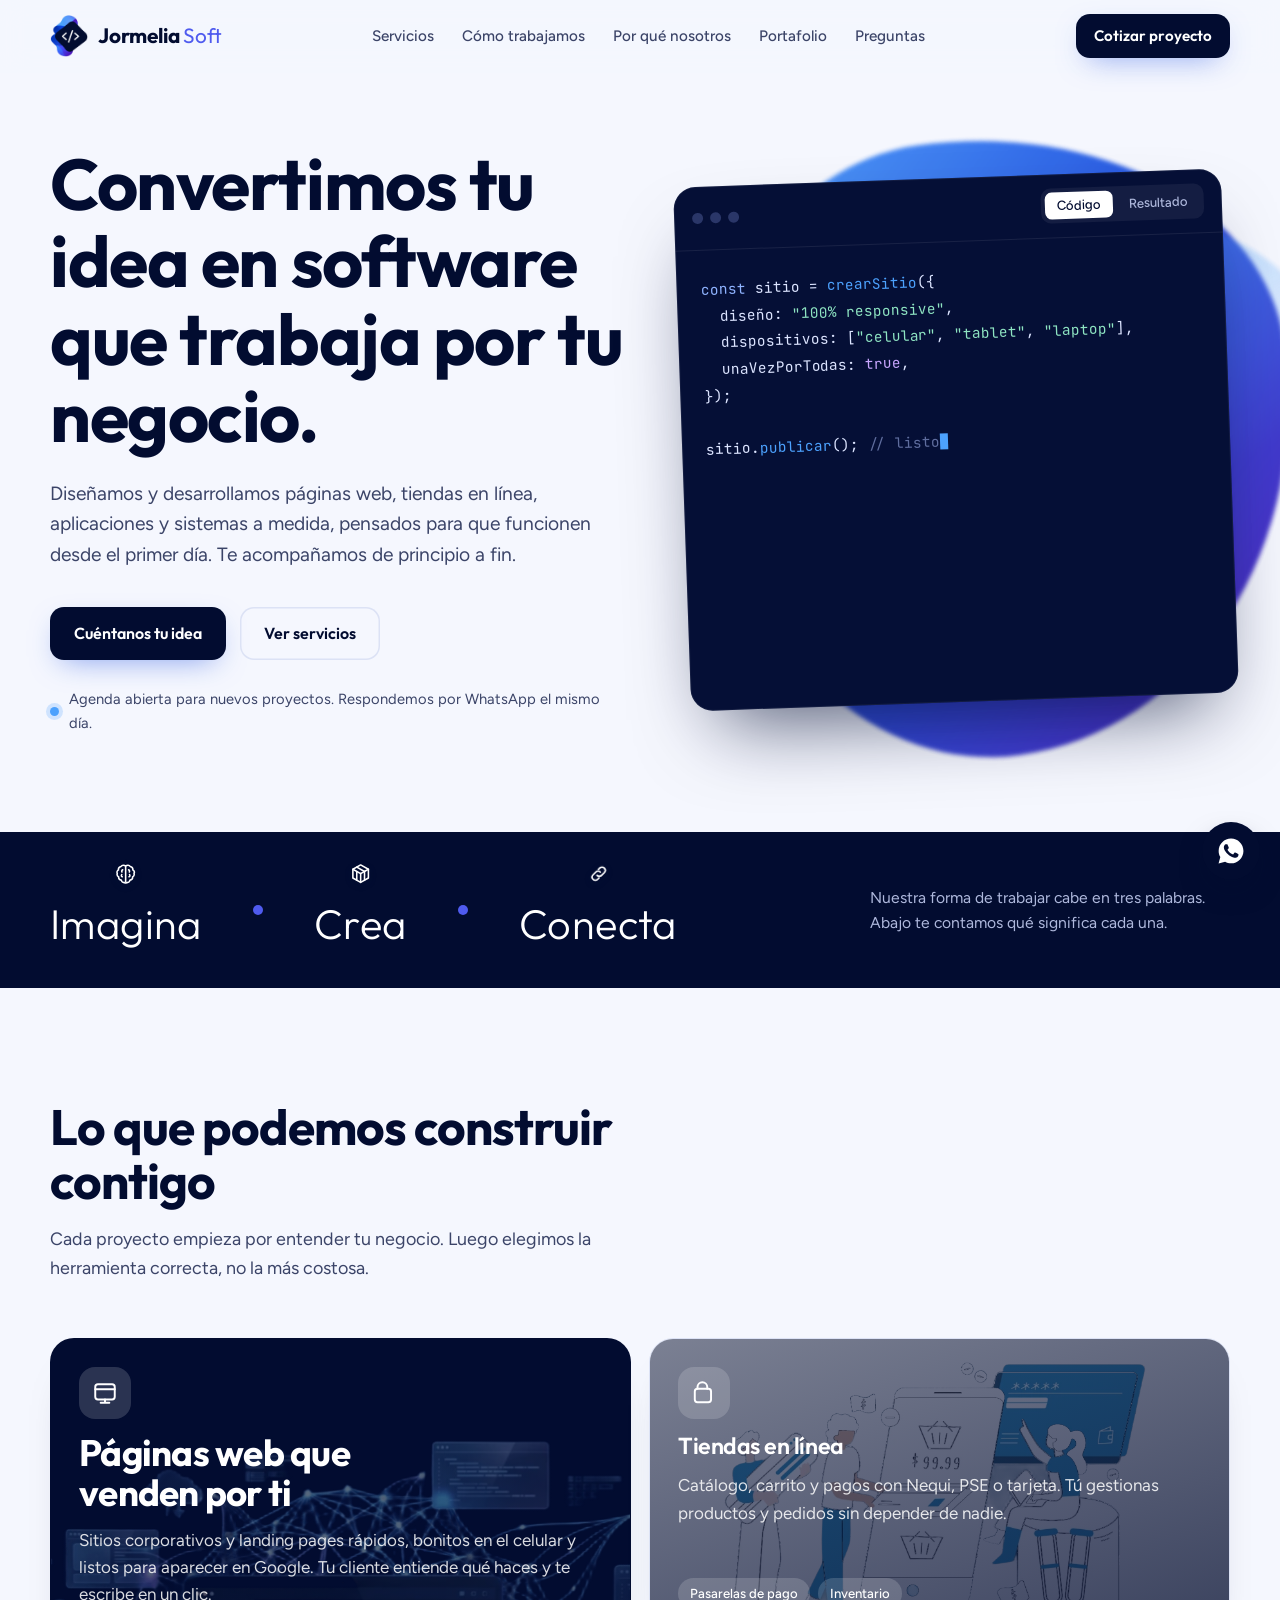
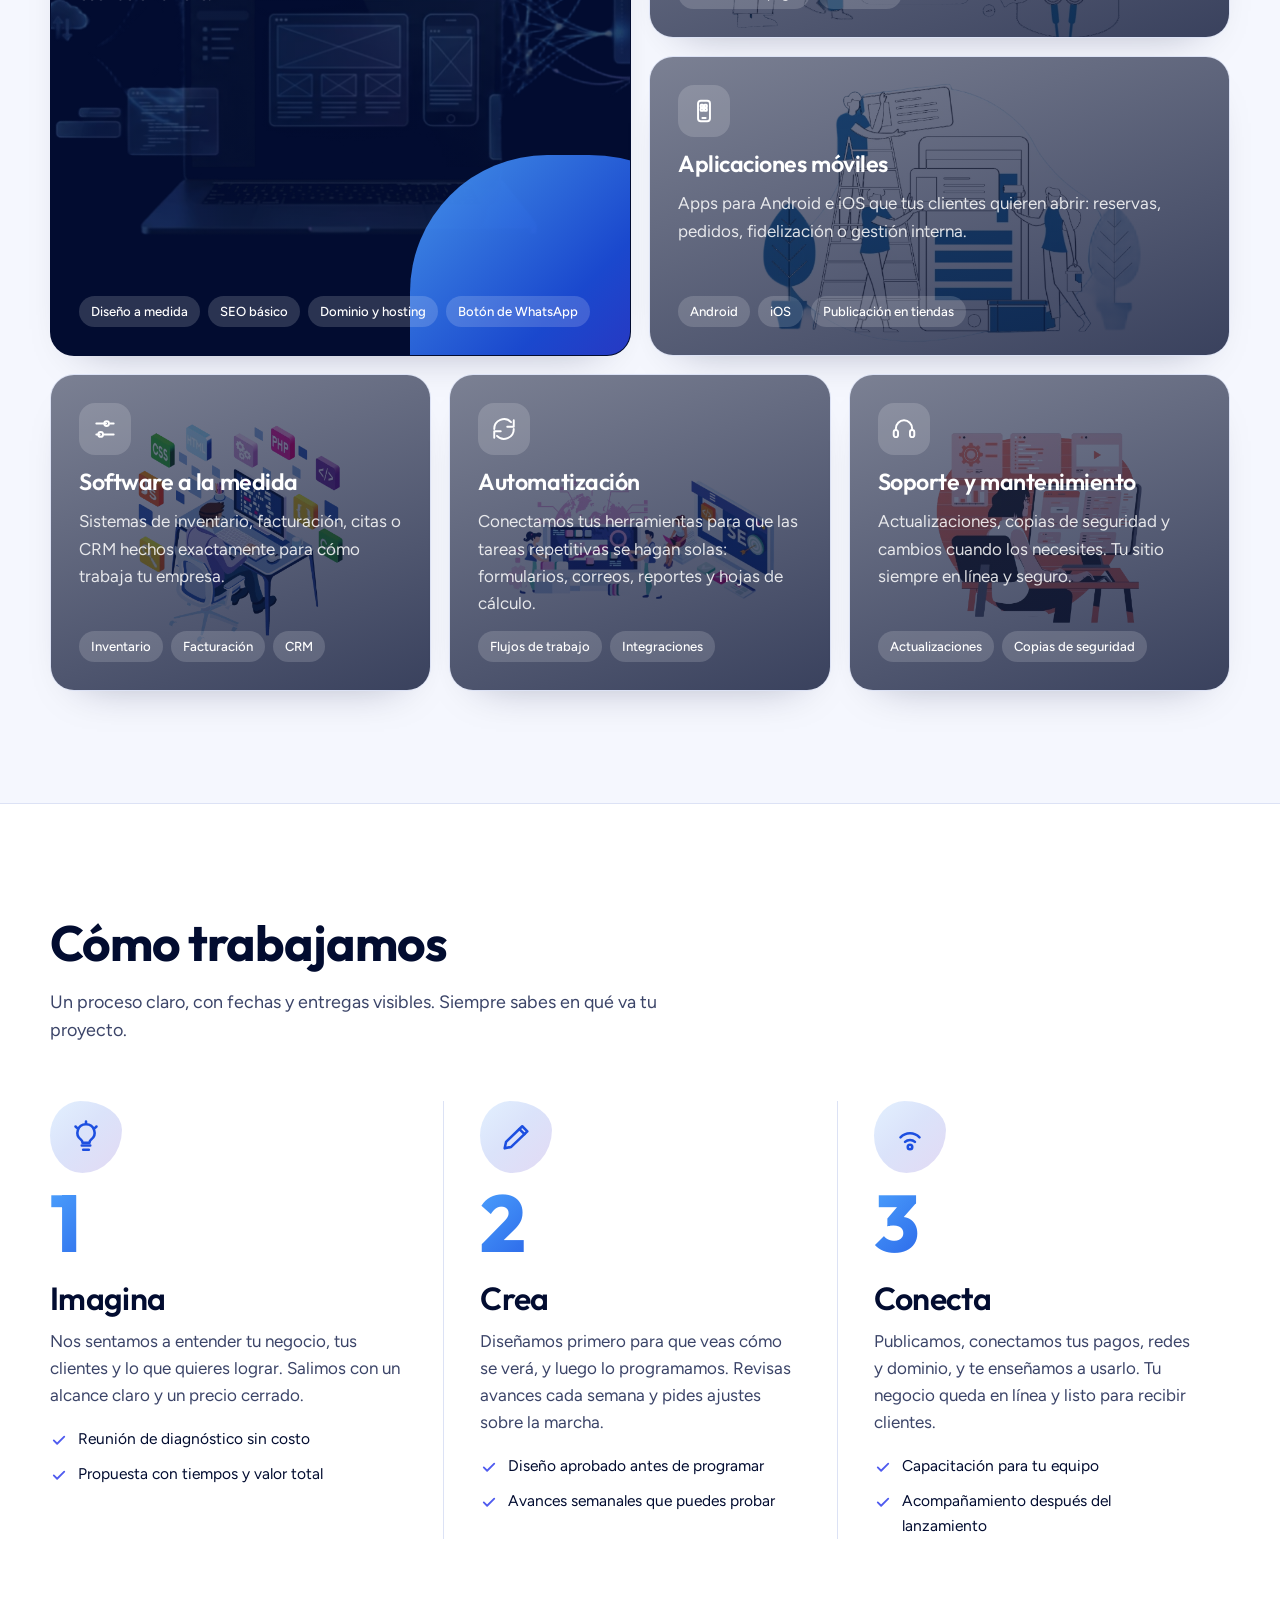
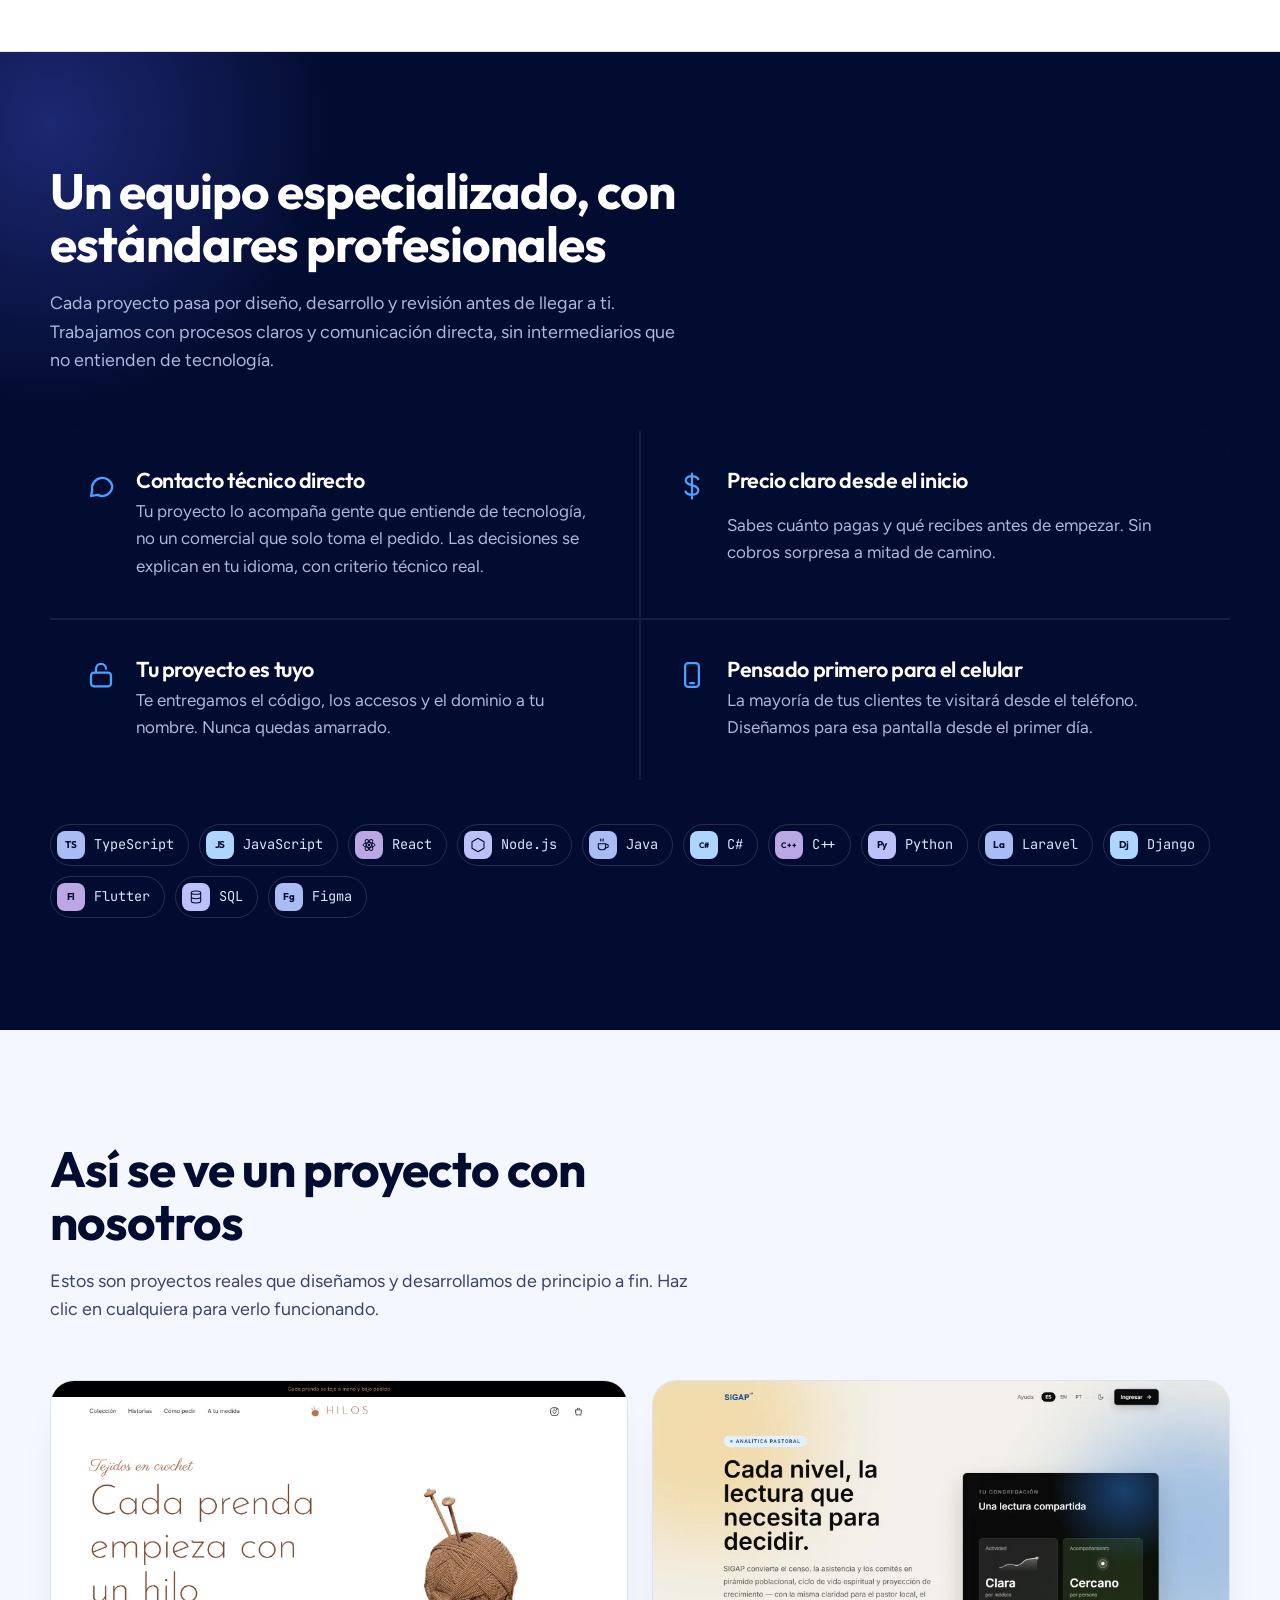
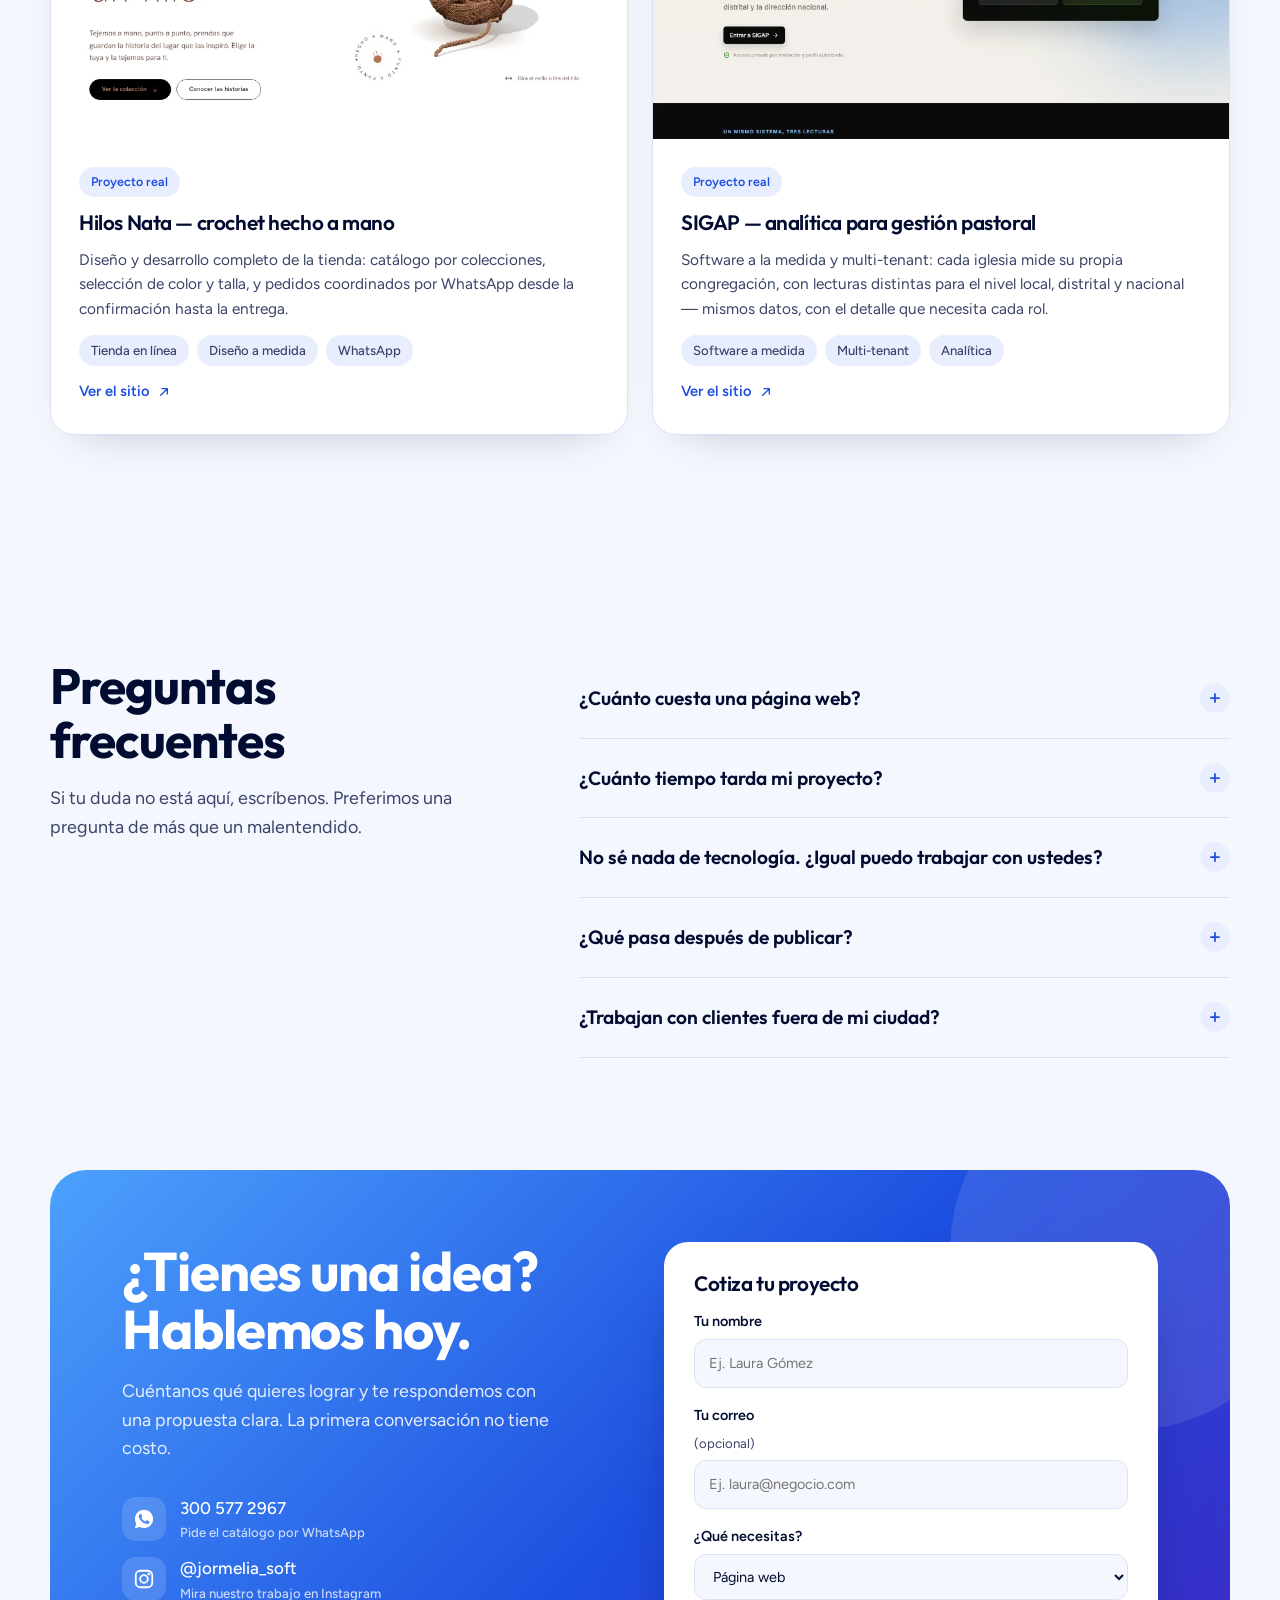
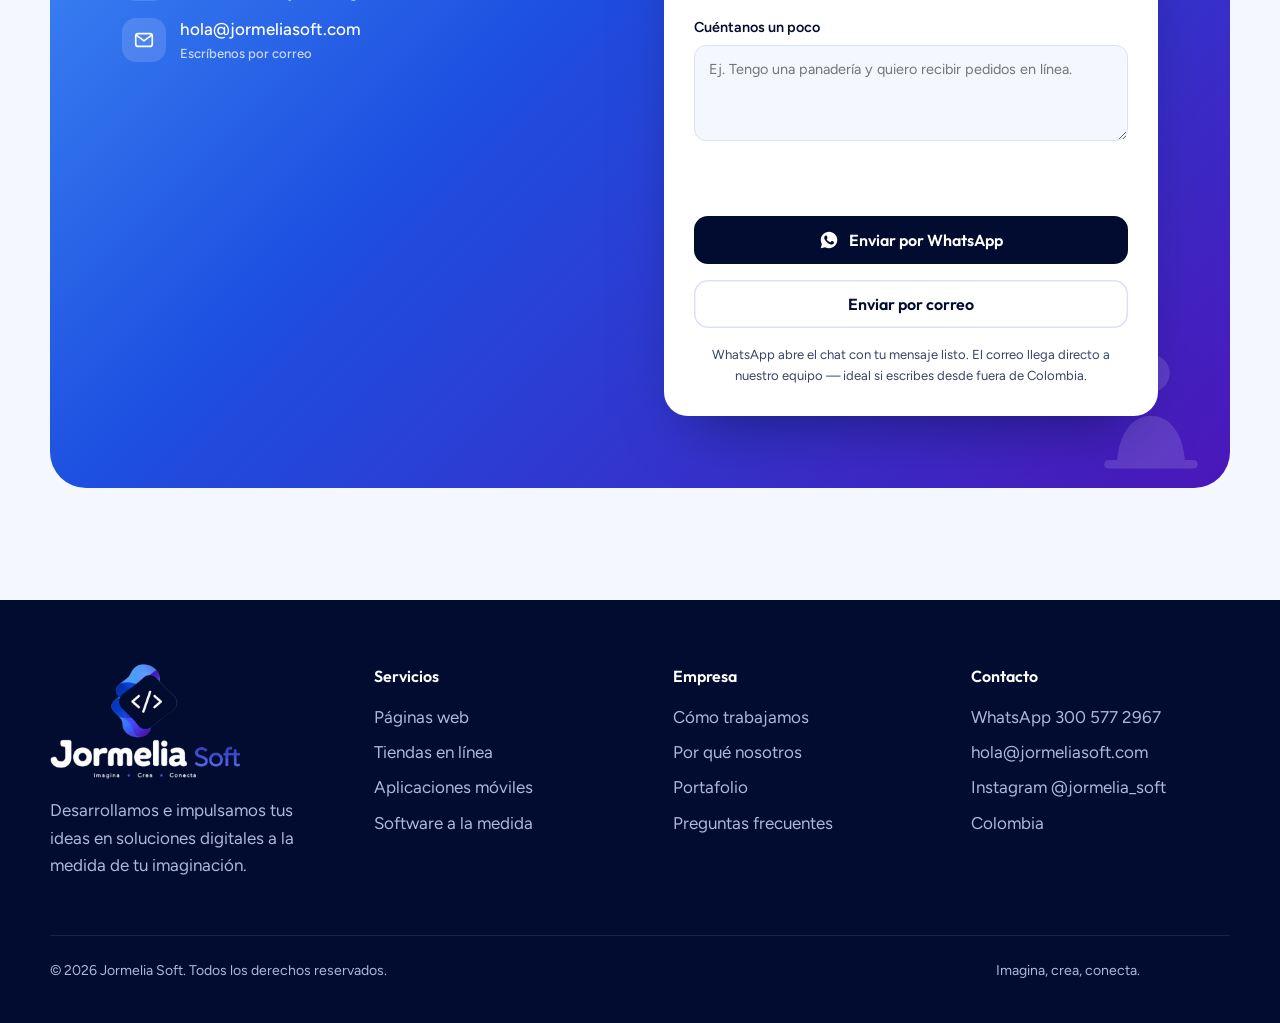
==== commit 5fe24b0c: "Aclarar el overlay de las tarjetas de servicio con foto El degradado navy encima de las ilustracione" ====
--- a/index.html
+++ b/index.html
@@ -24,7 +24,7 @@
 
 <link rel="preload" href="assets/fonts/outfit-variable.woff2" as="font" type="font/woff2" crossorigin>
 <link rel="preload" href="assets/fonts/figtree-variable.woff2" as="font" type="font/woff2" crossorigin>
-<link rel="stylesheet" href="css/styles.css?v=15">
+<link rel="stylesheet" href="css/styles.css?v=16">
 <link rel="icon" href="assets/img/logo-simbolo.webp">
 <link rel="icon" type="image/png" sizes="16x16" href="assets/img/icons/favicon-16x16.png">
 <link rel="icon" type="image/png" sizes="32x32" href="assets/img/icons/favicon-32x32.png">
--- a/css/styles.css
+++ b/css/styles.css
@@ -265,7 +265,7 @@
 /* Ilustraciones de servicio: foto de fondo + degradado oscuro de marca encima */
 .svc.photo{padding:0; gap:0; color:#fff; min-height:300px}
 .svc.photo .svc-illus{position:absolute; inset:0; background-repeat:no-repeat; background-position:center; background-size:cover; z-index:0}
-.svc.photo .svc-illus::after{content:""; position:absolute; inset:0; background:linear-gradient(160deg, rgba(2,12,48,.74), rgba(2,12,48,.92))}
+.svc.photo .svc-illus::after{content:""; position:absolute; inset:0; background:linear-gradient(160deg, rgba(2,12,48,.52), rgba(2,12,48,.78))}
 .svc.photo .svc-body{position:relative; z-index:2; display:flex; flex-direction:column; gap:14px; padding:28px; height:100%}
 .svc.photo .ico{background:rgba(255,255,255,.16); color:#fff}
 .svc.photo h3{color:#fff}
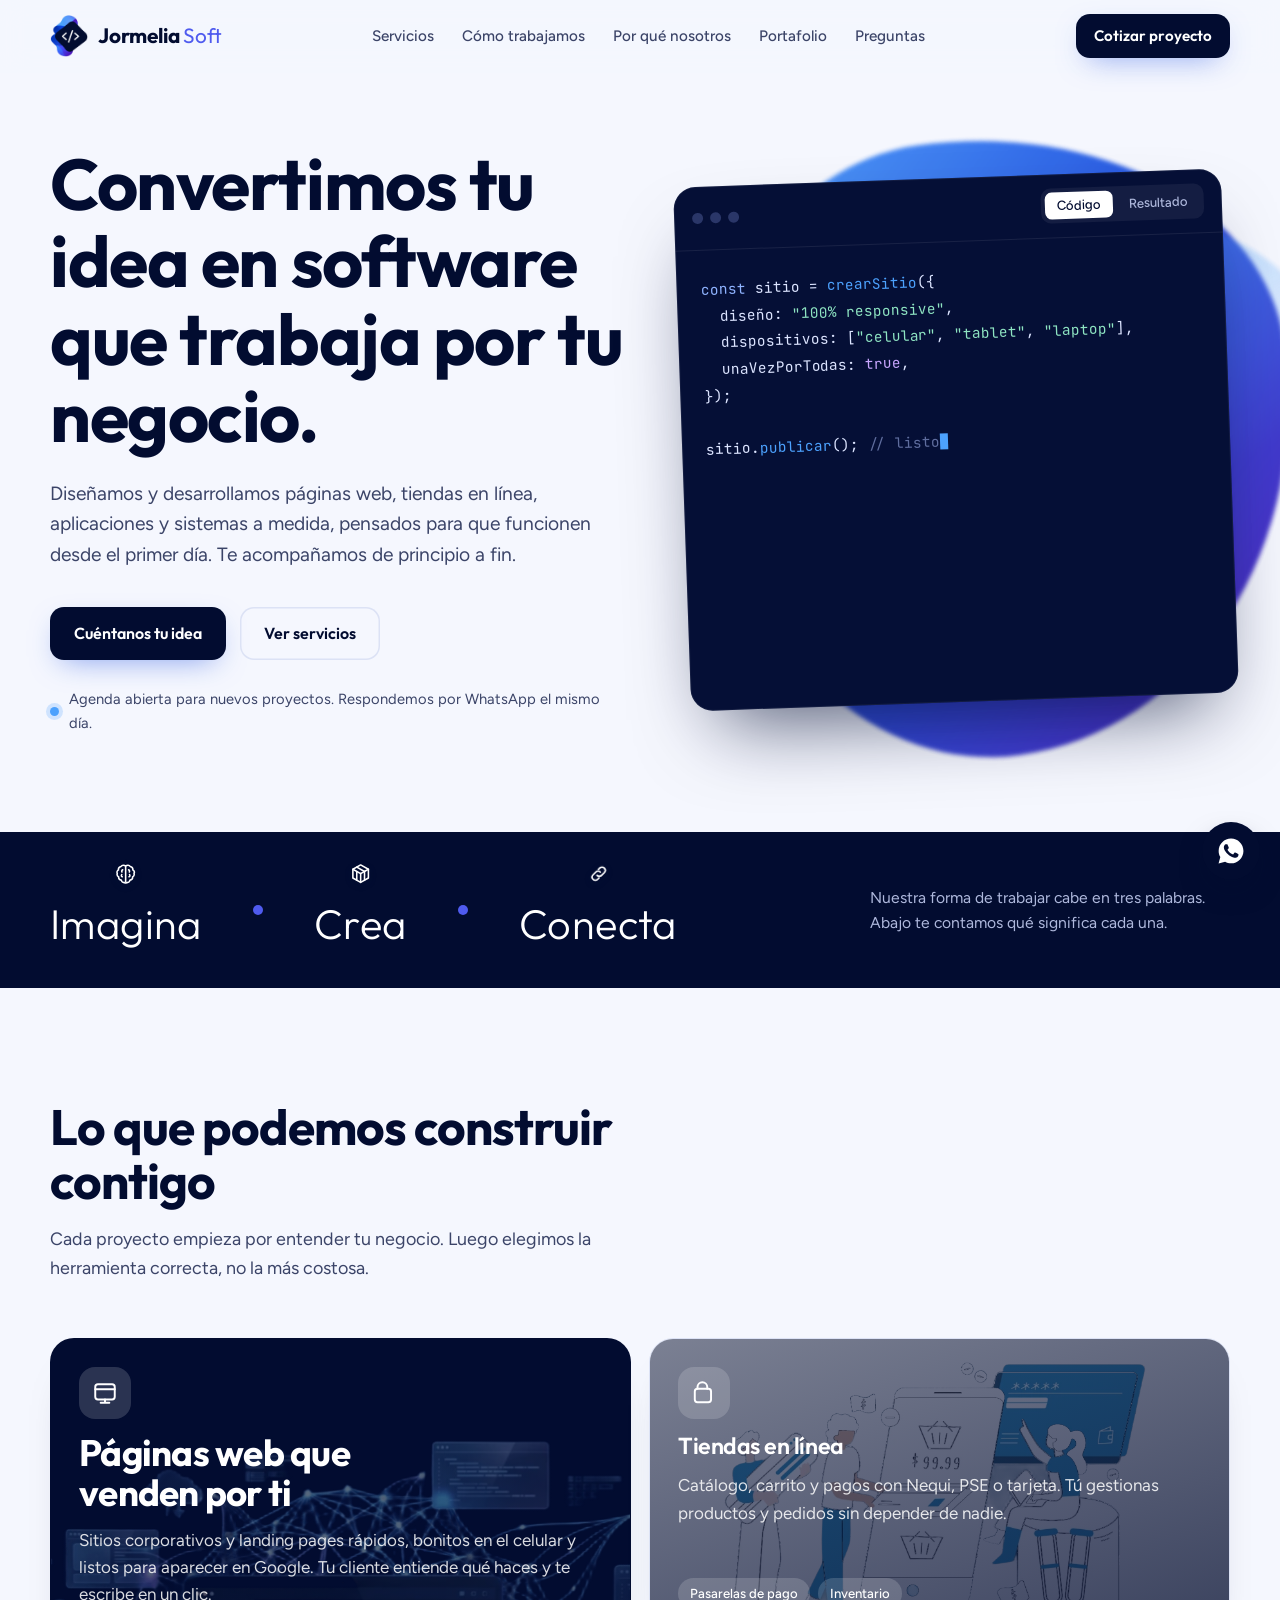
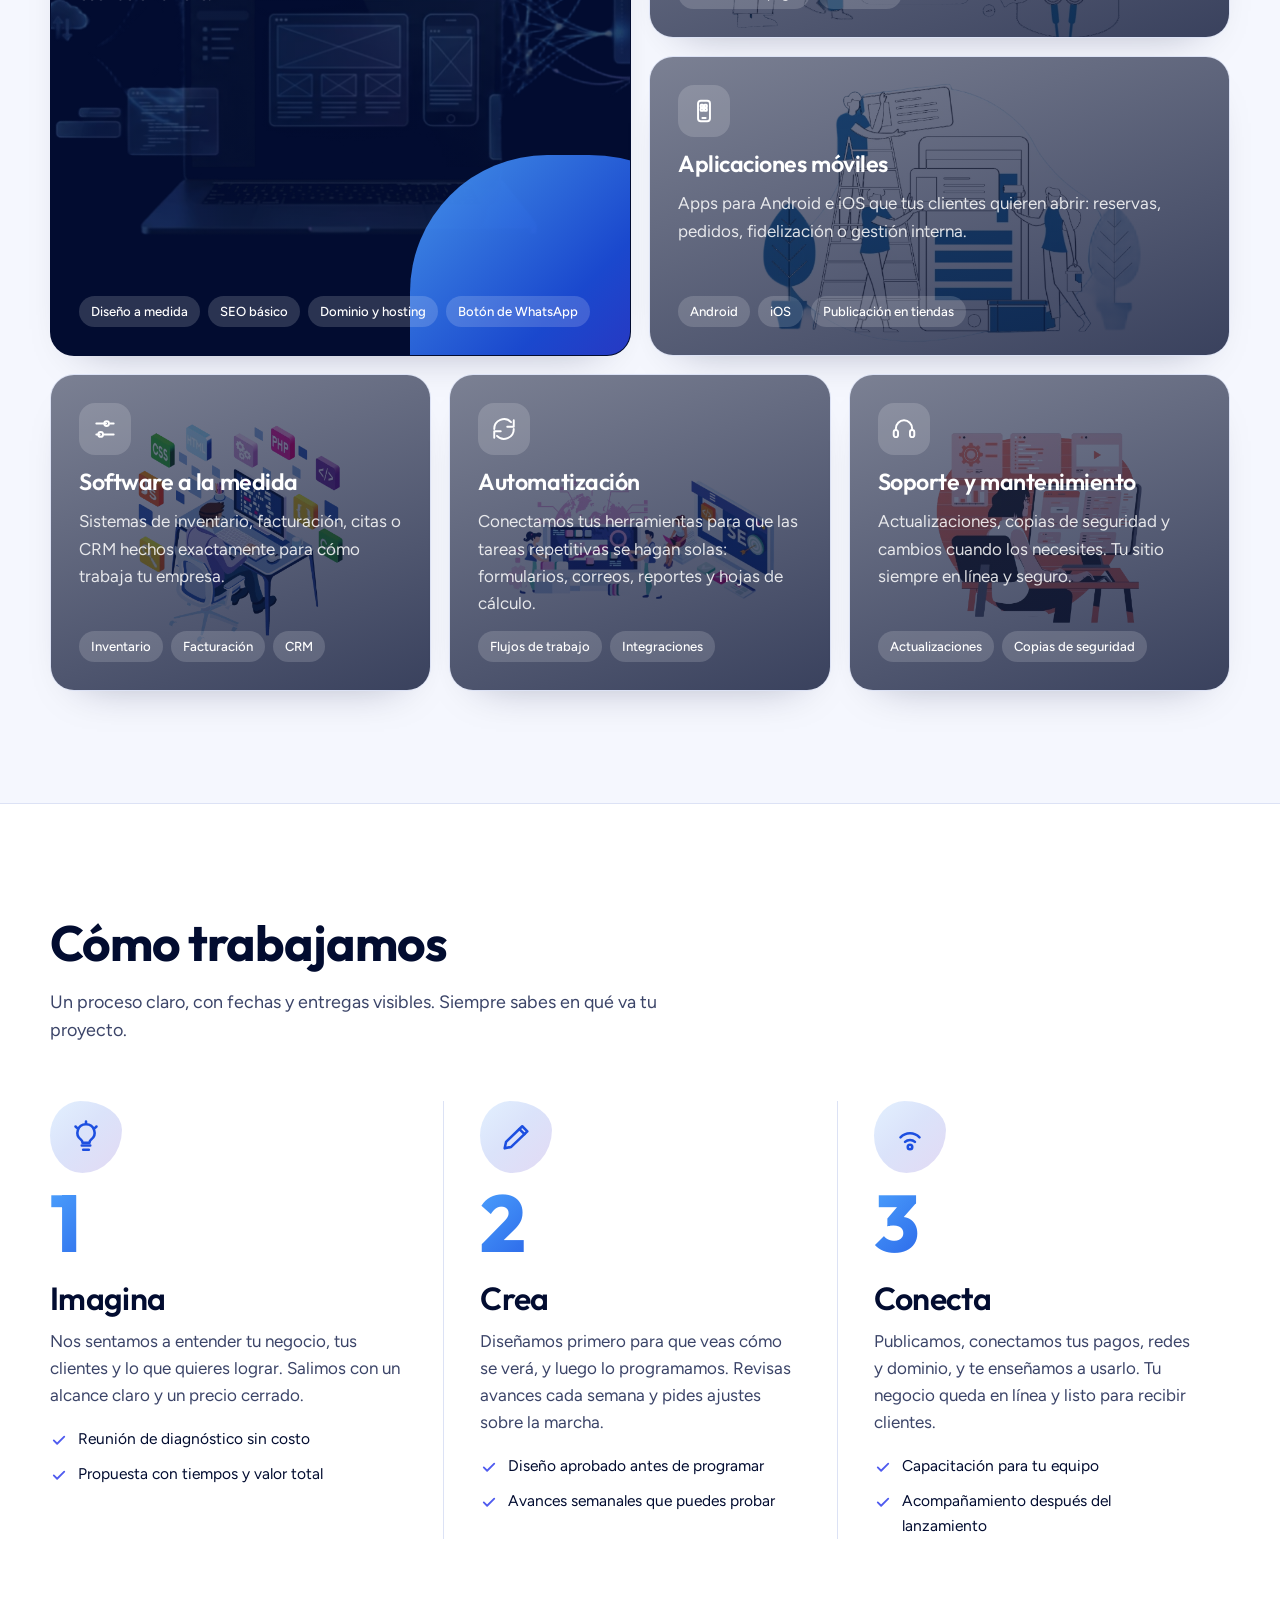
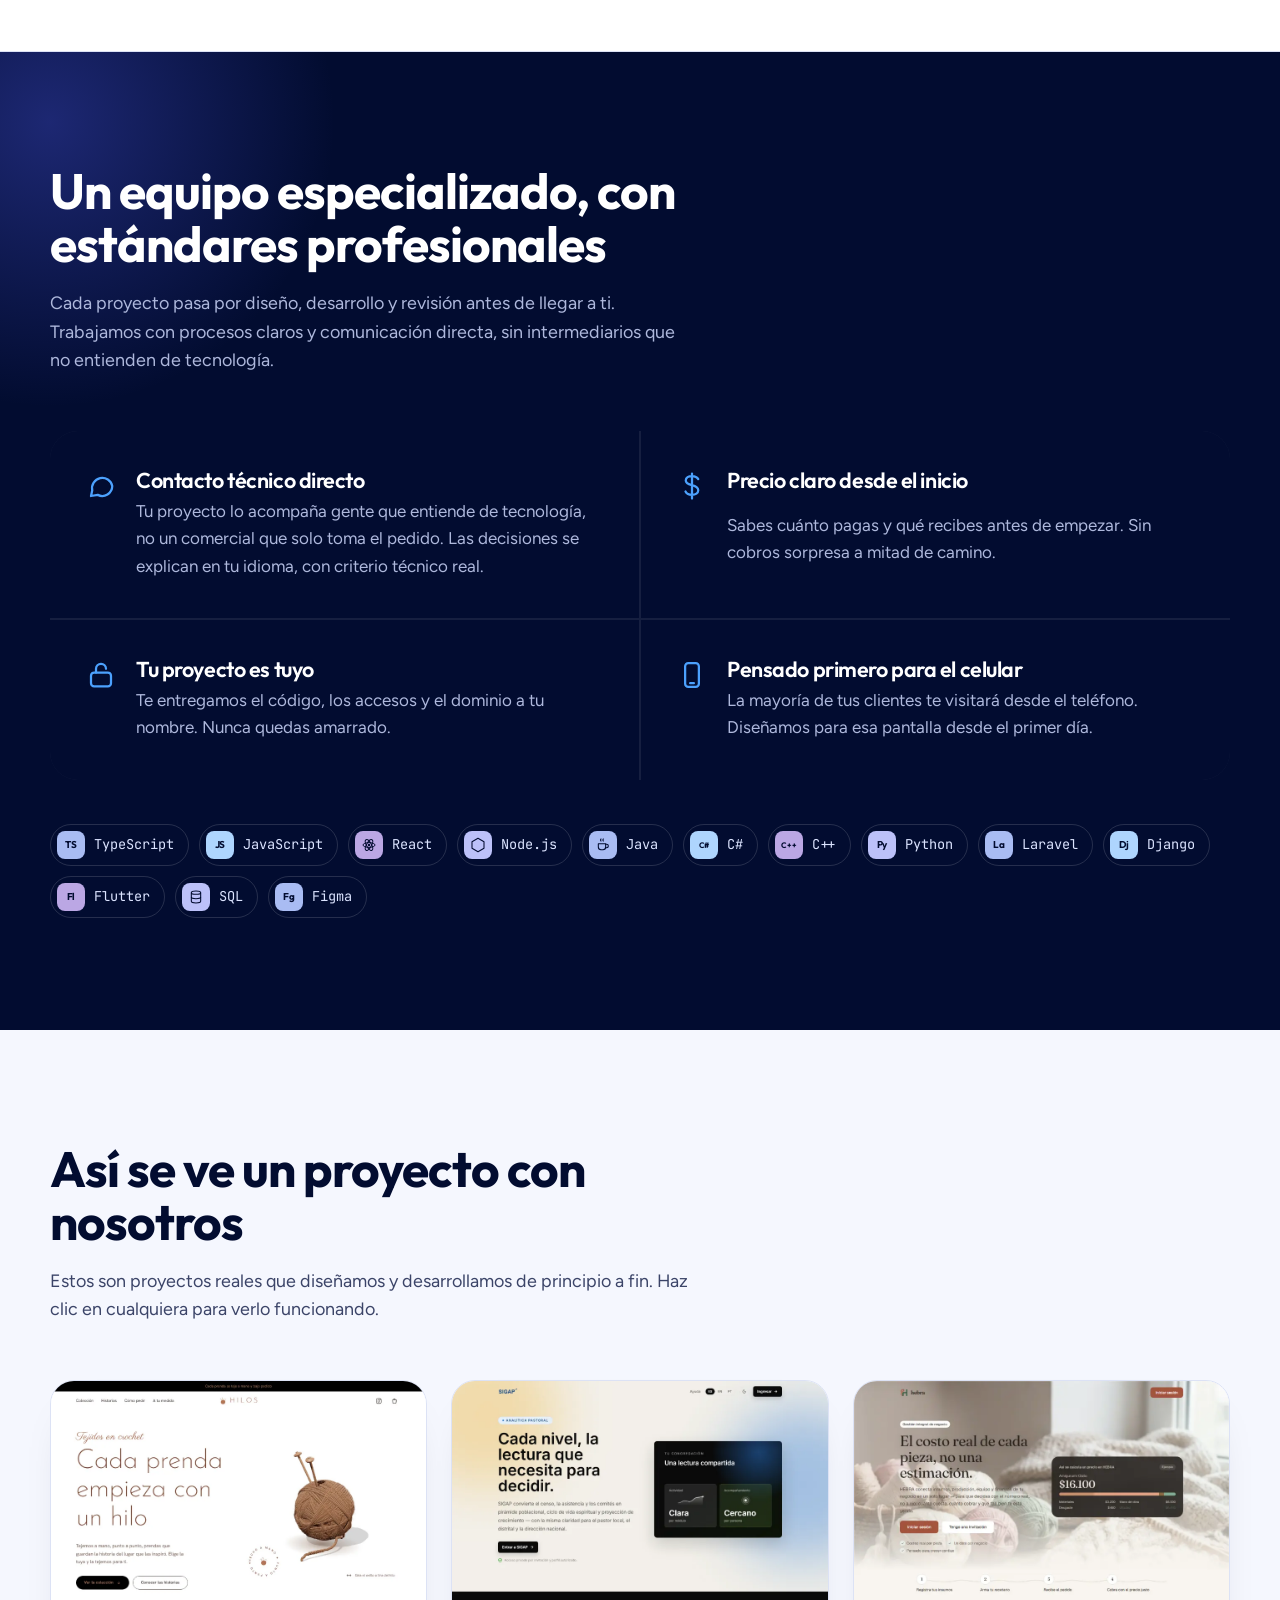
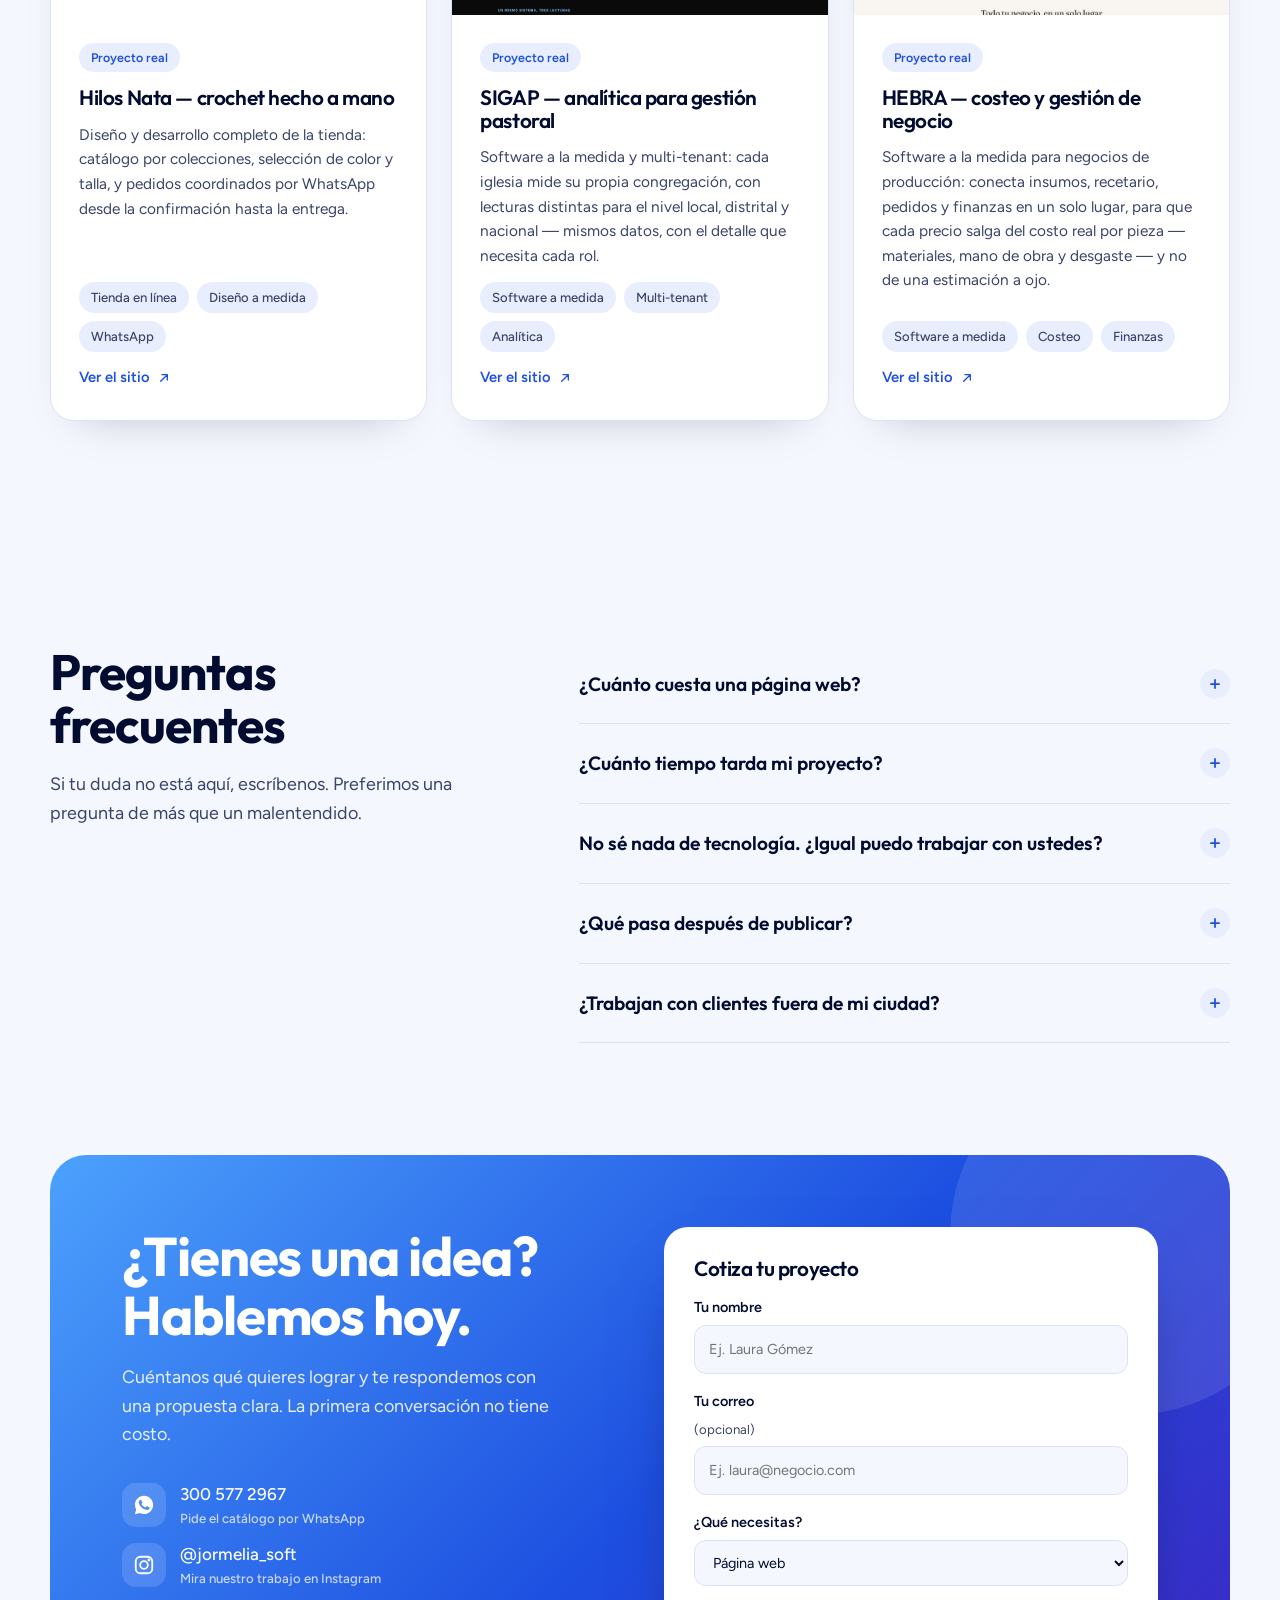
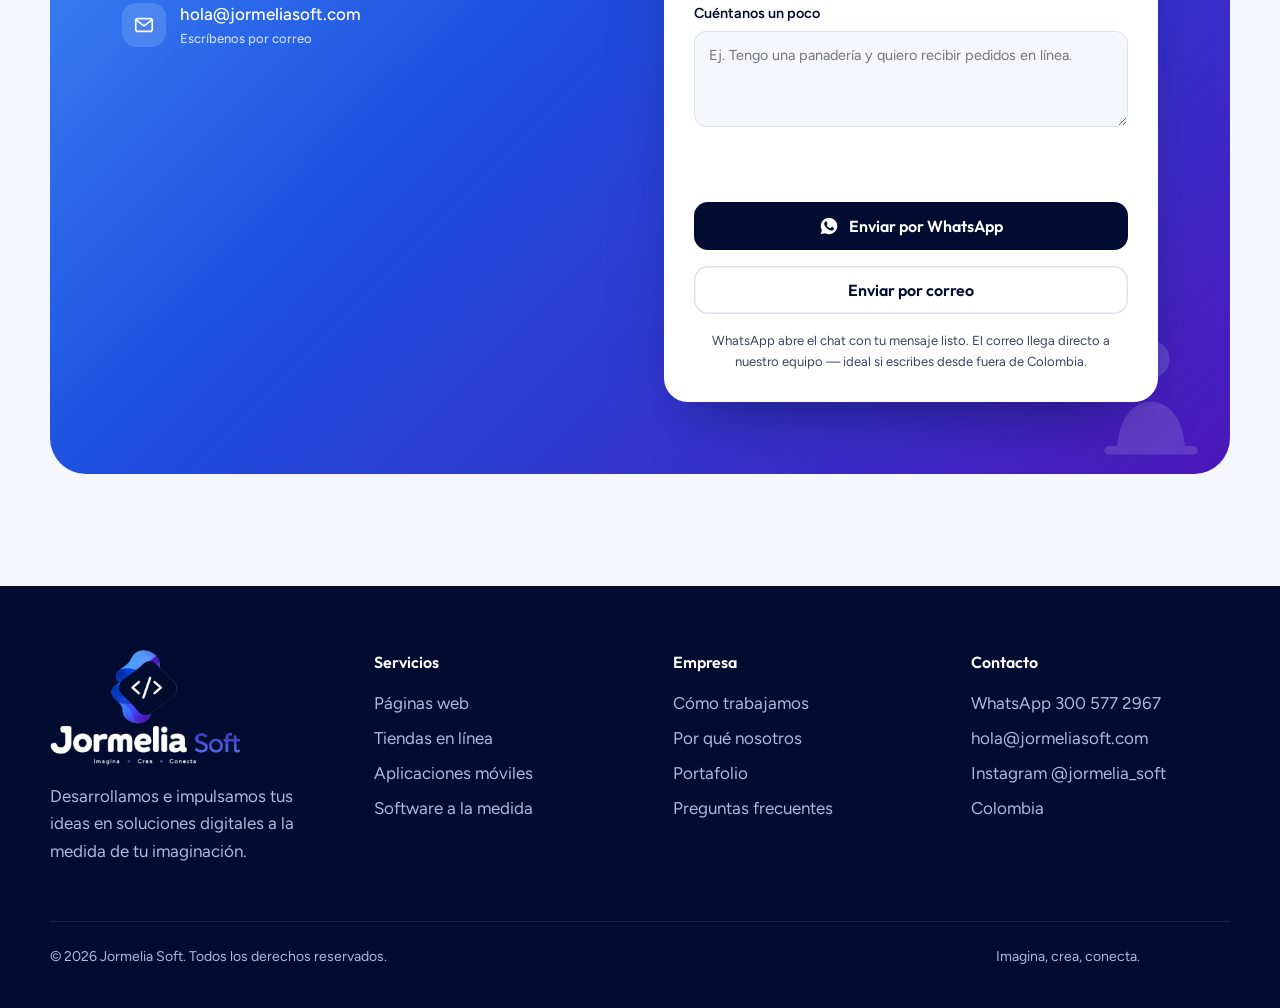
==== commit 54fc7b9c: "Agregar HEBRA como tercer proyecto real en el portafolio Software a la medida de costeo y gestion de" ====
--- a/index.html
+++ b/index.html
@@ -24,12 +24,12 @@
 
 <link rel="preload" href="assets/fonts/outfit-variable.woff2" as="font" type="font/woff2" crossorigin>
 <link rel="preload" href="assets/fonts/figtree-variable.woff2" as="font" type="font/woff2" crossorigin>
-<link rel="stylesheet" href="css/styles.css?v=16">
-<link rel="icon" href="assets/img/logo-simbolo.webp">
-<link rel="icon" type="image/png" sizes="16x16" href="assets/img/icons/favicon-16x16.png">
-<link rel="icon" type="image/png" sizes="32x32" href="assets/img/icons/favicon-32x32.png">
-<link rel="icon" type="image/png" sizes="192x192" href="assets/img/icons/icon-192.png">
-<link rel="apple-touch-icon" sizes="180x180" href="assets/img/icons/apple-touch-icon.png">
+<link rel="stylesheet" href="css/styles.css?v=17">
+<link rel="icon" href="assets/img/logo-simbolo.webp?v=2">
+<link rel="icon" type="image/png" sizes="16x16" href="assets/img/icons/favicon-16x16.png?v=2">
+<link rel="icon" type="image/png" sizes="32x32" href="assets/img/icons/favicon-32x32.png?v=2">
+<link rel="icon" type="image/png" sizes="192x192" href="assets/img/icons/icon-192.png?v=2">
+<link rel="apple-touch-icon" sizes="180x180" href="assets/img/icons/apple-touch-icon.png?v=2">
 <link rel="manifest" href="site.webmanifest">
 
 <script type="application/ld+json">
@@ -410,6 +410,18 @@
             <a class="case-link" href="https://sigap.com.co/" target="_blank" rel="noopener">Ver el sitio <svg viewBox="0 0 24 24" fill="none" stroke="currentColor" stroke-width="2" stroke-linecap="round" stroke-linejoin="round"><path d="M7 17 17 7M9 7h8v8"/></svg></a>
           </div>
         </article>
+        <article class="case">
+          <a class="case-shot" href="https://hebrasoft.com/" target="_blank" rel="noopener">
+            <img src="assets/img/portfolio/hebra.webp" alt="Sitio de HEBRA, software de costeo y gestión de negocio" width="900" height="560" loading="lazy" decoding="async">
+          </a>
+          <div class="case-body">
+            <span class="case-tag">Proyecto real</span>
+            <h3>HEBRA — costeo y gestión de negocio</h3>
+            <p>Software a la medida para negocios de producción: conecta insumos, recetario, pedidos y finanzas en un solo lugar, para que cada precio salga del costo real por pieza — materiales, mano de obra y desgaste — y no de una estimación a ojo.</p>
+            <ul class="tags"><li>Software a medida</li><li>Costeo</li><li>Finanzas</li></ul>
+            <a class="case-link" href="https://hebrasoft.com/" target="_blank" rel="noopener">Ver el sitio <svg viewBox="0 0 24 24" fill="none" stroke="currentColor" stroke-width="2" stroke-linecap="round" stroke-linejoin="round"><path d="M7 17 17 7M9 7h8v8"/></svg></a>
+          </div>
+        </article>
       </div>
     </div>
   </section>
--- a/css/styles.css
+++ b/css/styles.css
@@ -369,7 +369,7 @@
 .tech-azure{background:color-mix(in srgb, var(--azure) 45%, #fff)}
 
 /* Portfolio */
-.cases{display:grid; grid-template-columns:repeat(2,1fr); gap:24px}
+.cases{display:grid; grid-template-columns:repeat(3,1fr); gap:24px}
 .case{background:var(--surface); border:1px solid var(--line); border-radius:24px; overflow:hidden; display:flex; flex-direction:column; box-shadow:0 20px 44px -32px rgba(2,12,48,.35); transition:transform .22s ease, box-shadow .22s ease, border-color .22s ease}
 .case:hover{transform:translateY(-4px); box-shadow:0 28px 52px -30px rgba(2,12,48,.4); border-color:var(--soft)}
 .case-shot{display:block; aspect-ratio:900/560; overflow:hidden; background:var(--tint)}
@@ -459,6 +459,7 @@
   footer .wrap{grid-template-columns:1fr 1fr}
   footer .wrap > :first-child{grid-column:1/-1}
   .legal{padding-right:0}
+  .cases{grid-template-columns:1fr 1fr}
 }
 @media (max-width:760px){
   .nav ul, .nav .btn{display:none}
